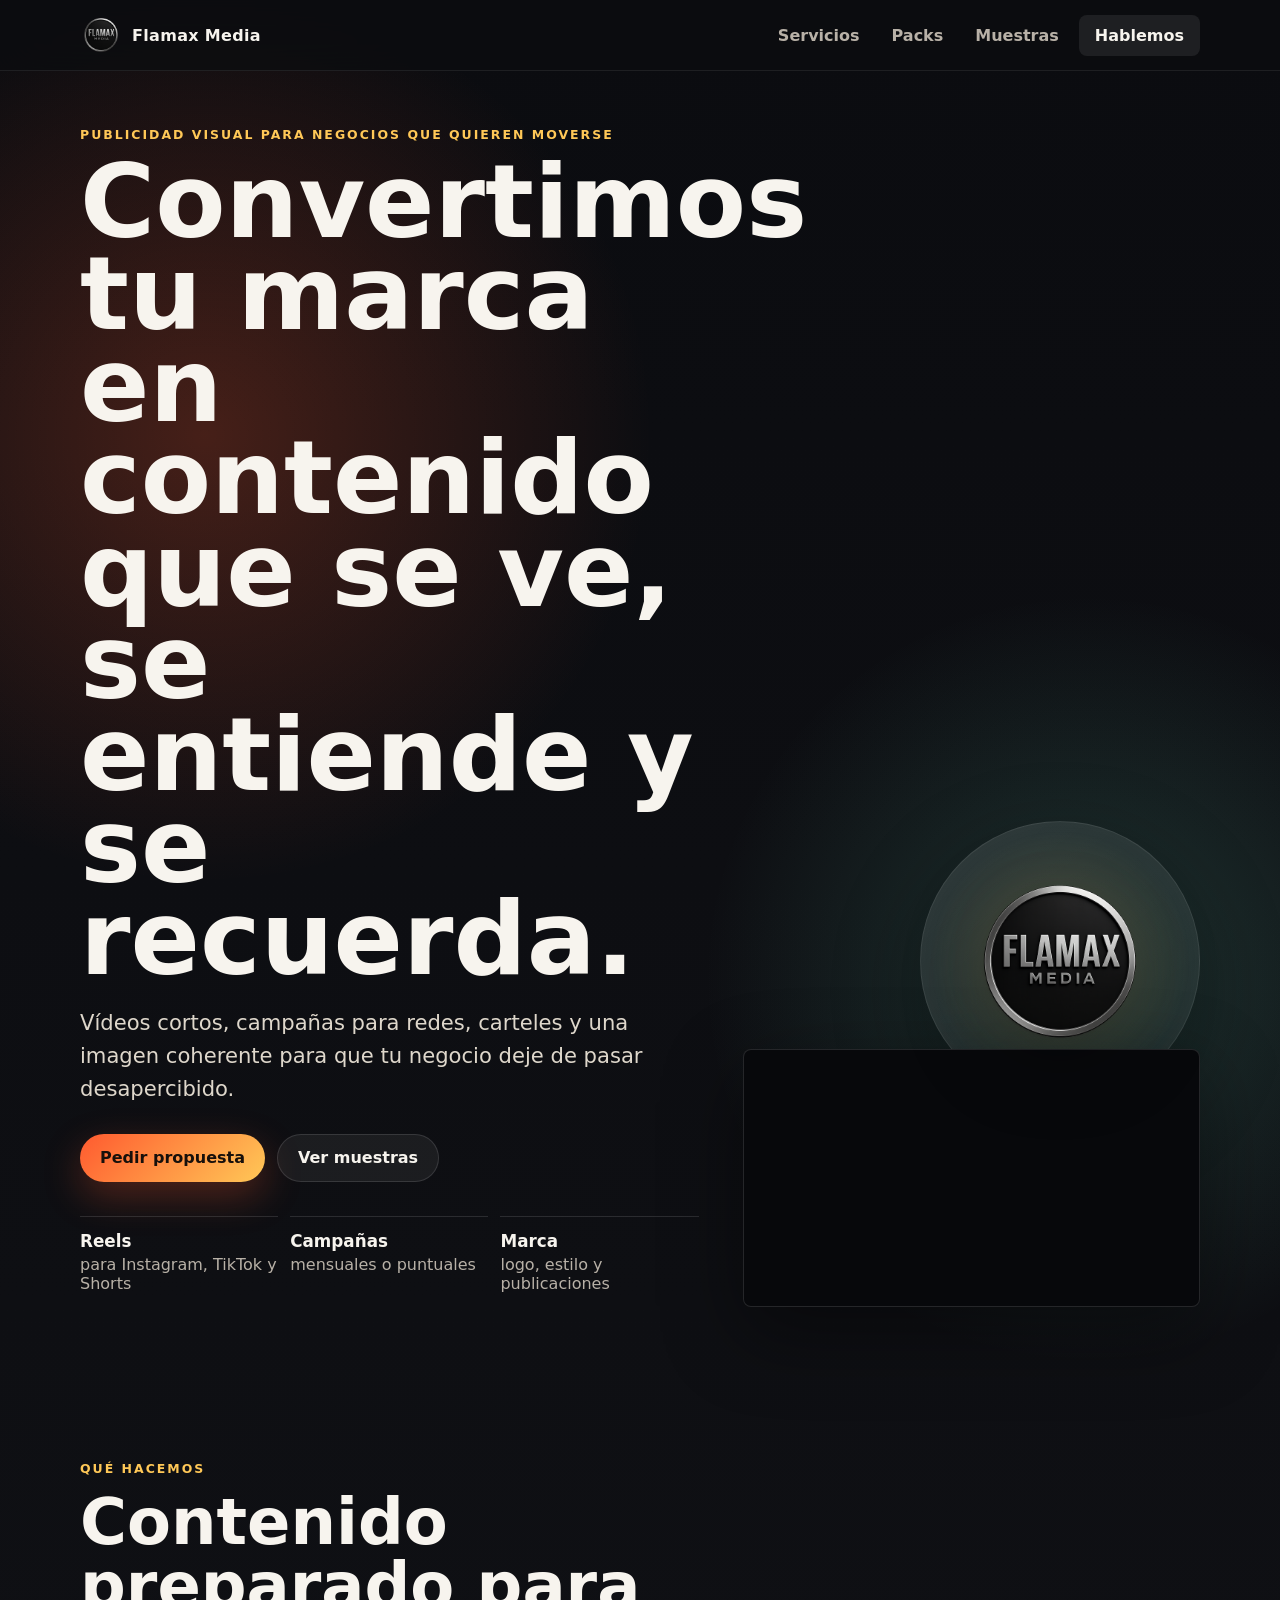
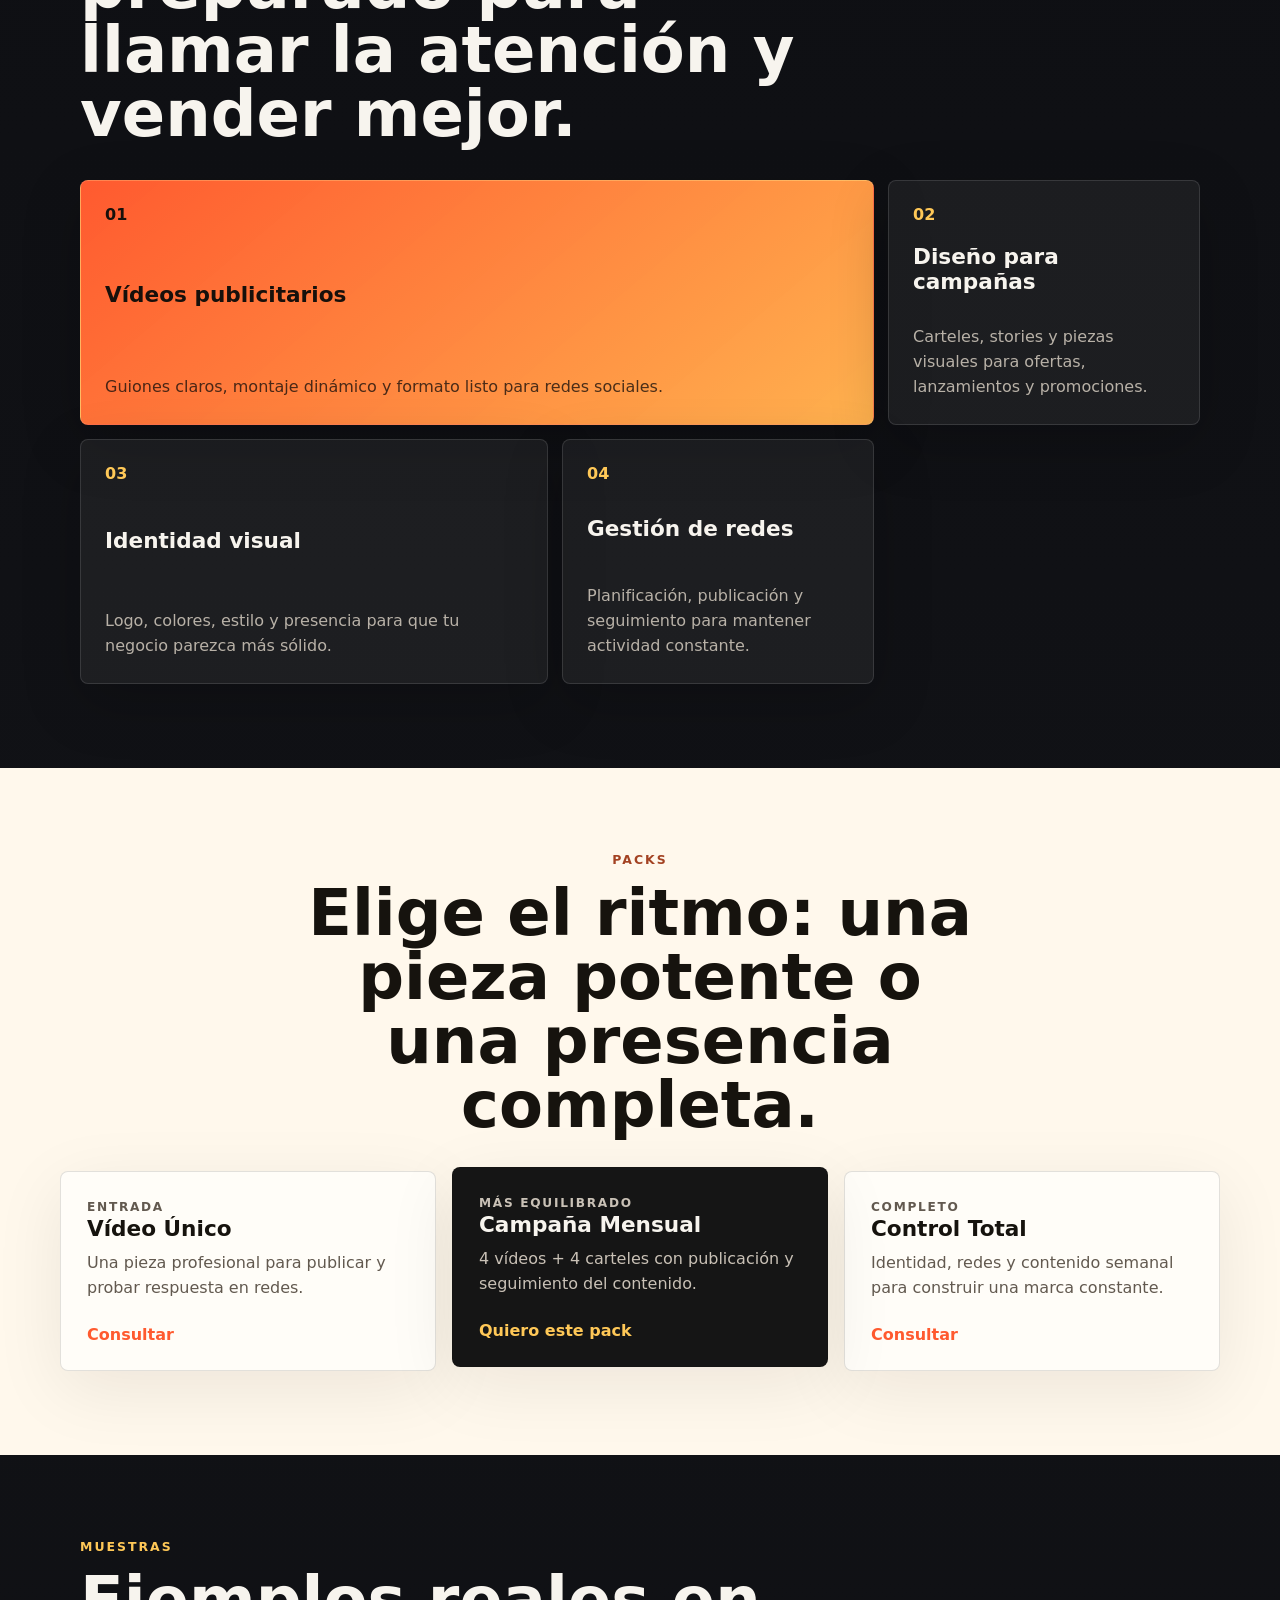
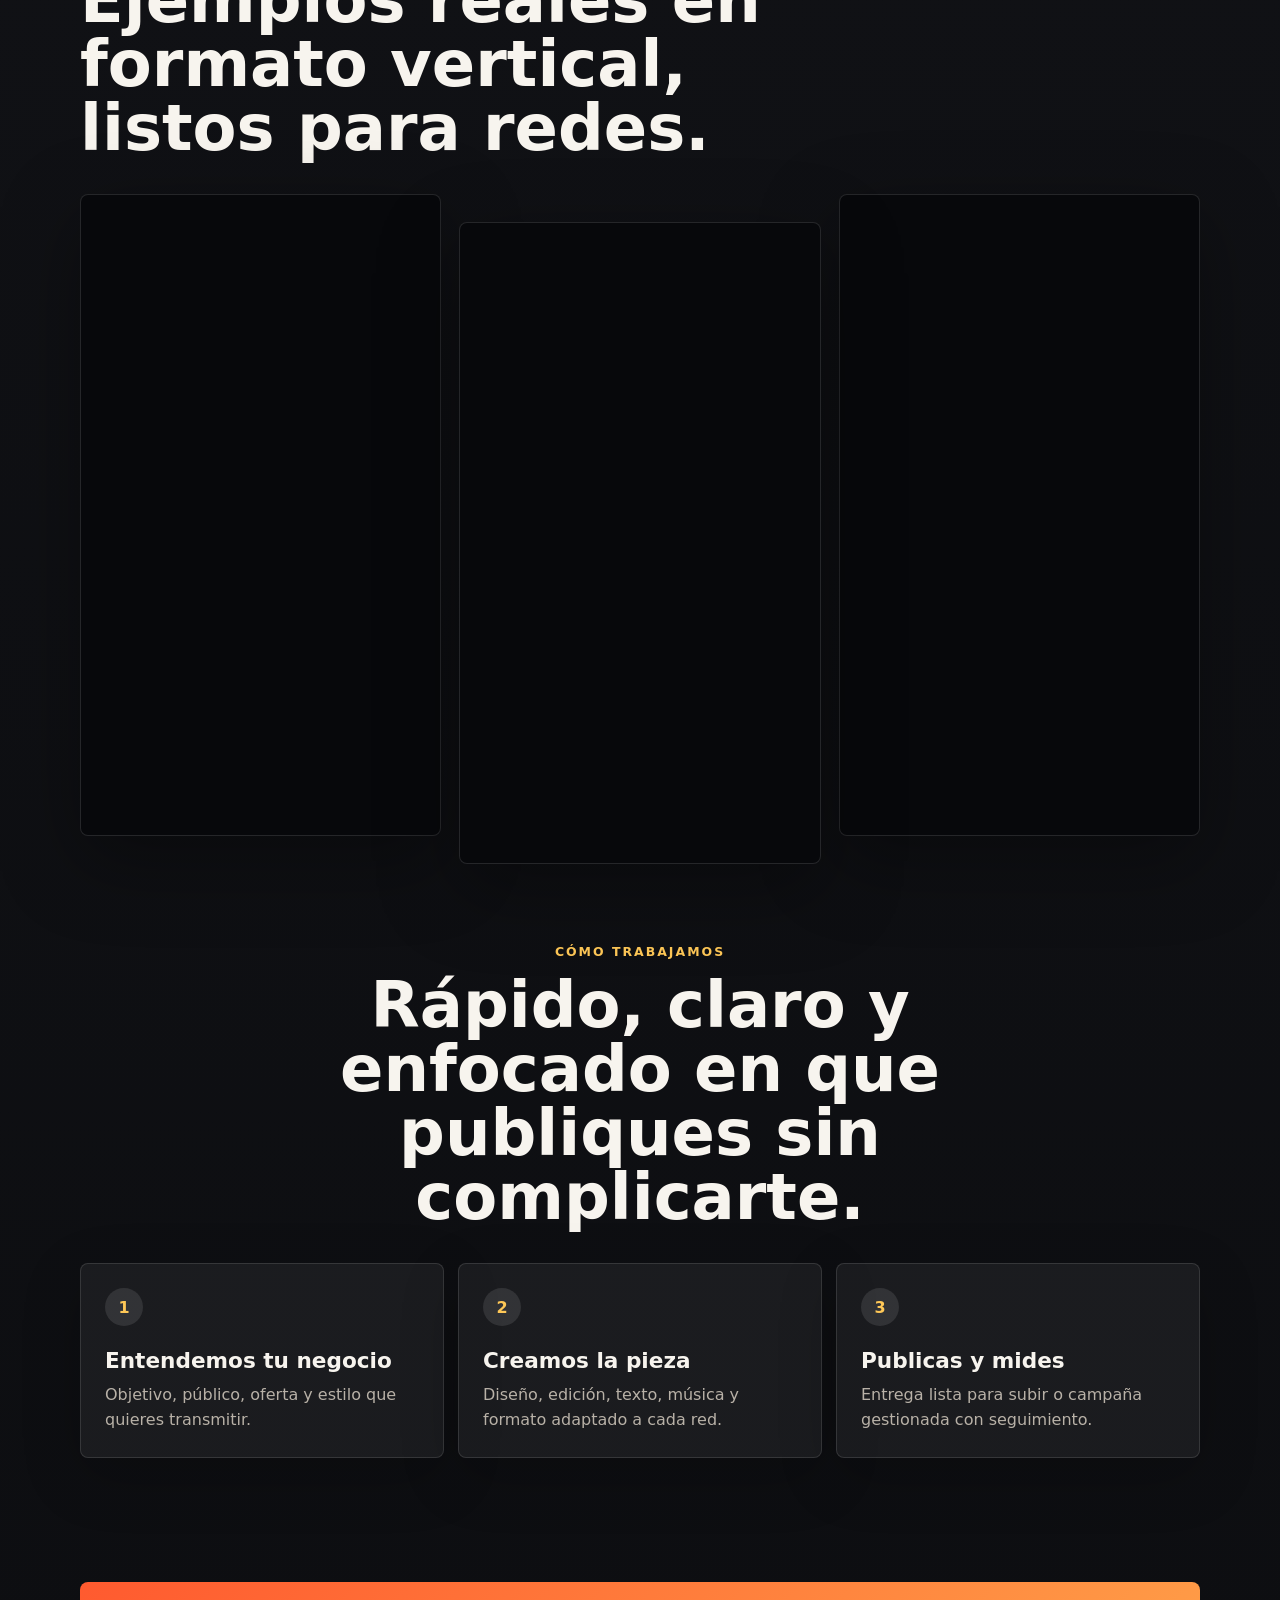
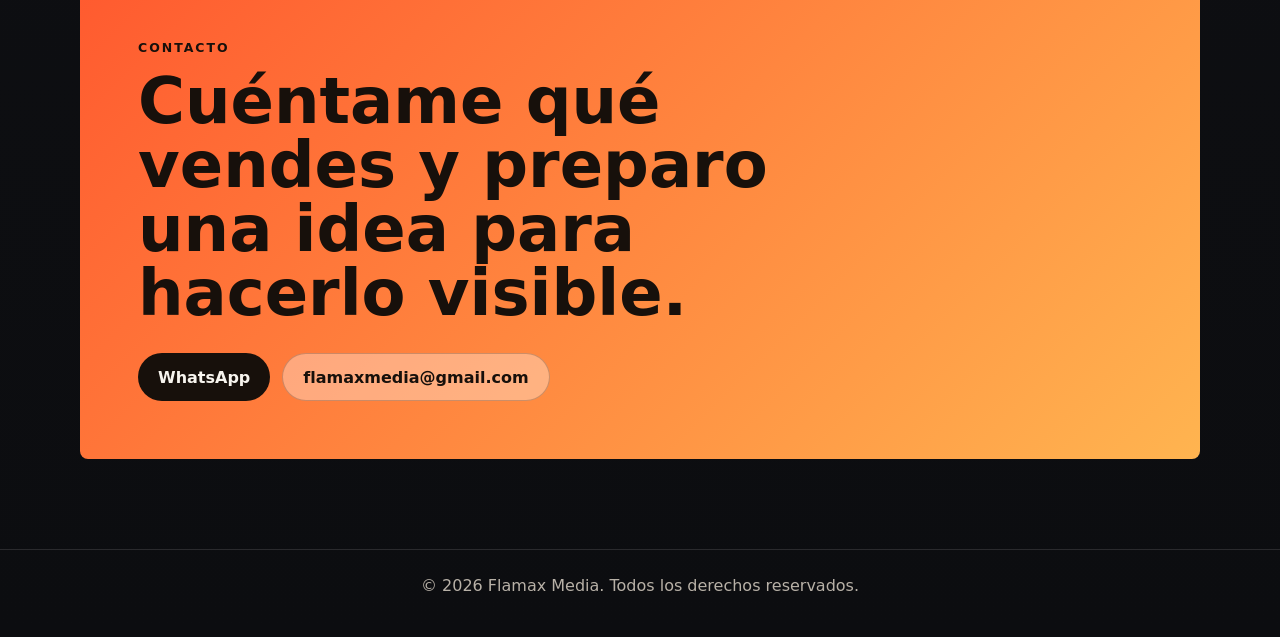
==== index.html @ 18294ad3 "Rediseña página principal de Flamax Media" ====
<!doctype html>
<html lang="es">
<head>
  <meta charset="utf-8" />
  <meta name="viewport" content="width=device-width, initial-scale=1" />
  <title>Flamax Media | Vídeos, campañas y redes para negocios</title>
  <meta name="description" content="Flamax Media crea vídeos publicitarios, campañas visuales y contenido para que negocios locales ganen visibilidad y clientes.">
  <link rel="icon" type="image/png" href="assets/img/favicon.png">
  <link rel="stylesheet" href="css/style.css" />
</head>

<body>
  <header class="site-header">
    <nav class="nav" aria-label="Navegación principal">
      <a class="nav-brand" href="#inicio" aria-label="Inicio de Flamax Media">
        <img src="assets/img/logo.png" alt="" class="brand-mark">
        <span>Flamax Media</span>
      </a>

      <button class="menu-btn" type="button" aria-label="Abrir menú" aria-expanded="false" aria-controls="navLinks">
        <span></span>
        <span></span>
        <span></span>
      </button>

      <div class="nav-links" id="navLinks">
        <a href="#servicios">Servicios</a>
        <a href="#packs">Packs</a>
        <a href="#muestras">Muestras</a>
        <a href="#contacto" class="nav-cta">Hablemos</a>
      </div>
    </nav>
  </header>

  <main id="inicio">
    <section class="hero">
      <div class="hero-copy">
        <p class="eyebrow">Publicidad visual para negocios que quieren moverse</p>
        <h1>Convertimos tu marca en contenido que se ve, se entiende y se recuerda.</h1>
        <p class="hero-lead">
          Vídeos cortos, campañas para redes, carteles y una imagen coherente para que tu negocio deje de pasar desapercibido.
        </p>

        <div class="hero-actions">
          <a class="btn btn-primary" href="https://wa.me/34635082377">Pedir propuesta</a>
          <a class="btn btn-secondary" href="#muestras">Ver muestras</a>
        </div>

        <div class="stats" aria-label="Resumen de servicios">
          <div>
            <strong>Reels</strong>
            <span>para Instagram, TikTok y Shorts</span>
          </div>
          <div>
            <strong>Campañas</strong>
            <span>mensuales o puntuales</span>
          </div>
          <div>
            <strong>Marca</strong>
            <span>logo, estilo y publicaciones</span>
          </div>
        </div>
      </div>

      <div class="hero-media" aria-label="Vídeo destacado de Flamax Media">
        <div class="logo-orbit">
          <img src="assets/img/logo.png" alt="Flamax Media" class="hero-logo">
        </div>
        <div class="video-frame">
          <iframe
            src="https://www.youtube.com/embed/Mzn38BR70GU"
            title="Flamax Media - La importancia de la publicidad"
            allow="accelerometer; autoplay; clipboard-write; encrypted-media; gyroscope; picture-in-picture; web-share"
            allowfullscreen>
          </iframe>
        </div>
      </div>
    </section>

    <section id="servicios" class="section">
      <div class="section-heading">
        <p class="eyebrow">Qué hacemos</p>
        <h2>Contenido preparado para llamar la atención y vender mejor.</h2>
      </div>

      <div class="service-grid">
        <article class="service-card featured">
          <span class="card-number">01</span>
          <h3>Vídeos publicitarios</h3>
          <p>Guiones claros, montaje dinámico y formato listo para redes sociales.</p>
        </article>

        <article class="service-card">
          <span class="card-number">02</span>
          <h3>Diseño para campañas</h3>
          <p>Carteles, stories y piezas visuales para ofertas, lanzamientos y promociones.</p>
        </article>

        <article class="service-card">
          <span class="card-number">03</span>
          <h3>Identidad visual</h3>
          <p>Logo, colores, estilo y presencia para que tu negocio parezca más sólido.</p>
        </article>

        <article class="service-card">
          <span class="card-number">04</span>
          <h3>Gestión de redes</h3>
          <p>Planificación, publicación y seguimiento para mantener actividad constante.</p>
        </article>
      </div>
    </section>

    <section id="packs" class="section section-dark">
      <div class="section-heading centered">
        <p class="eyebrow">Packs</p>
        <h2>Elige el ritmo: una pieza potente o una presencia completa.</h2>
      </div>

      <div class="pack-grid">
        <article class="pack-card">
          <p class="pack-label">Entrada</p>
          <h3>Vídeo Único</h3>
          <p>Una pieza profesional para publicar y probar respuesta en redes.</p>
          <a href="mailto:flamaxmedia@gmail.com?subject=Pack%20Vídeo%20Único">Consultar</a>
        </article>

        <article class="pack-card highlight">
          <p class="pack-label">Más equilibrado</p>
          <h3>Campaña Mensual</h3>
          <p>4 vídeos + 4 carteles con publicación y seguimiento del contenido.</p>
          <a href="https://wa.me/34635082377">Quiero este pack</a>
        </article>

        <article class="pack-card">
          <p class="pack-label">Completo</p>
          <h3>Control Total</h3>
          <p>Identidad, redes y contenido semanal para construir una marca constante.</p>
          <a href="mailto:flamaxmedia@gmail.com?subject=Pack%20Control%20Total">Consultar</a>
        </article>
      </div>
    </section>

    <section id="muestras" class="section">
      <div class="section-heading">
        <p class="eyebrow">Muestras</p>
        <h2>Ejemplos reales en formato vertical, listos para redes.</h2>
      </div>

      <div class="sample-grid">
        <div class="sample-video">
          <iframe
            src="https://www.youtube.com/embed/3R95l_3xNEY"
            title="Muestra 1 Flamax Media"
            allow="accelerometer; autoplay; clipboard-write; encrypted-media; gyroscope; picture-in-picture; web-share"
            allowfullscreen>
          </iframe>
        </div>

        <div class="sample-video raised">
          <iframe
            src="https://www.youtube.com/embed/10mIrgsIIgg"
            title="Muestra 2 Flamax Media"
            allow="accelerometer; autoplay; clipboard-write; encrypted-media; gyroscope; picture-in-picture; web-share"
            allowfullscreen>
          </iframe>
        </div>

        <div class="sample-video">
          <iframe
            src="https://www.youtube.com/embed/7oyH1kh8fSA"
            title="Muestra 3 Flamax Media"
            allow="accelerometer; autoplay; clipboard-write; encrypted-media; gyroscope; picture-in-picture; web-share"
            allowfullscreen>
          </iframe>
        </div>
      </div>
    </section>

    <section class="section process-section">
      <div class="section-heading centered">
        <p class="eyebrow">Cómo trabajamos</p>
        <h2>Rápido, claro y enfocado en que publiques sin complicarte.</h2>
      </div>

      <div class="process">
        <div>
          <span>1</span>
          <h3>Entendemos tu negocio</h3>
          <p>Objetivo, público, oferta y estilo que quieres transmitir.</p>
        </div>
        <div>
          <span>2</span>
          <h3>Creamos la pieza</h3>
          <p>Diseño, edición, texto, música y formato adaptado a cada red.</p>
        </div>
        <div>
          <span>3</span>
          <h3>Publicas y mides</h3>
          <p>Entrega lista para subir o campaña gestionada con seguimiento.</p>
        </div>
      </div>
    </section>

    <section id="contacto" class="contact-section">
      <div class="contact-card">
        <div>
          <p class="eyebrow">Contacto</p>
          <h2>Cuéntame qué vendes y preparo una idea para hacerlo visible.</h2>
        </div>

        <div class="contact-actions">
          <a class="btn btn-primary" href="https://wa.me/34635082377">WhatsApp</a>
          <a class="btn btn-secondary" href="mailto:flamaxmedia@gmail.com">flamaxmedia@gmail.com</a>
        </div>
      </div>
    </section>
  </main>

  <footer class="footer">
    <p>© <span id="year"></span> Flamax Media. Todos los derechos reservados.</p>
  </footer>

  <script src="js/main.js"></script>
</body>
</html>
---- css/style.css ----
:root {
  --ink: #f7f4ee;
  --muted: #b8b1a7;
  --paper: #fff8ec;
  --charcoal: #101114;
  --charcoal-soft: #17191f;
  --line: rgba(255, 255, 255, .12);
  --flame: #ff5a2f;
  --gold: #ffc857;
  --mint: #77e6c6;
  --blue: #6ea8ff;
  --maxw: 1160px;
  --radius: 8px;
}

* {
  box-sizing: border-box;
}

html {
  scroll-behavior: smooth;
}

body {
  margin: 0;
  color: var(--ink);
  background:
    radial-gradient(circle at 16% 8%, rgba(255, 90, 47, .24), transparent 28rem),
    radial-gradient(circle at 85% 18%, rgba(119, 230, 198, .18), transparent 24rem),
    linear-gradient(180deg, #0b0c10 0%, #111216 48%, #0c0d10 100%);
  font-family: Inter, ui-sans-serif, system-ui, -apple-system, BlinkMacSystemFont, "Segoe UI", sans-serif;
}

a {
  color: inherit;
  text-decoration: none;
}

img {
  display: block;
  max-width: 100%;
}

iframe {
  border: 0;
}

.site-header {
  position: sticky;
  top: 0;
  z-index: 20;
  border-bottom: 1px solid rgba(255, 255, 255, .08);
  background: rgba(12, 13, 16, .78);
  backdrop-filter: blur(18px);
}

.nav {
  width: min(100%, var(--maxw));
  margin: 0 auto;
  padding: 14px 20px;
  display: flex;
  align-items: center;
  justify-content: space-between;
  gap: 18px;
}

.nav-brand {
  display: inline-flex;
  align-items: center;
  gap: 10px;
  font-weight: 900;
  letter-spacing: .02em;
}

.brand-mark {
  width: 42px;
  height: 42px;
  object-fit: contain;
}

.menu-btn {
  width: 44px;
  height: 44px;
  display: inline-grid;
  place-content: center;
  gap: 5px;
  border: 1px solid var(--line);
  border-radius: 8px;
  background: rgba(255, 255, 255, .06);
  cursor: pointer;
}

.menu-btn span {
  width: 18px;
  height: 2px;
  border-radius: 999px;
  background: var(--ink);
}

.nav-links {
  position: absolute;
  top: 72px;
  right: 20px;
  left: 20px;
  display: none;
  flex-direction: column;
  gap: 8px;
  padding: 12px;
  border: 1px solid var(--line);
  border-radius: 8px;
  background: rgba(18, 19, 24, .96);
  box-shadow: 0 20px 60px rgba(0, 0, 0, .35);
}

.nav-links.open {
  display: flex;
}

.nav-links a {
  padding: 12px 14px;
  border-radius: 8px;
  color: var(--muted);
  font-weight: 700;
}

.nav-links a:hover,
.nav-links .nav-cta {
  color: var(--ink);
  background: rgba(255, 255, 255, .08);
}

.hero {
  width: min(100%, var(--maxw));
  min-height: calc(100vh - 72px);
  margin: 0 auto;
  padding: 56px 20px 70px;
  display: grid;
  align-items: center;
  gap: 44px;
}

.hero-copy {
  max-width: 680px;
}

.eyebrow {
  margin: 0 0 14px;
  color: var(--gold);
  font-size: .78rem;
  font-weight: 900;
  letter-spacing: .16em;
  text-transform: uppercase;
}

h1,
h2,
h3,
p {
  margin-top: 0;
}

h1 {
  max-width: 760px;
  margin-bottom: 22px;
  font-size: clamp(3rem, 8vw, 6.6rem);
  line-height: .9;
  letter-spacing: 0;
}

.hero-lead {
  max-width: 620px;
  margin-bottom: 28px;
  color: #ded7cb;
  font-size: clamp(1.08rem, 2.4vw, 1.32rem);
  line-height: 1.55;
}

.hero-actions,
.contact-actions {
  display: flex;
  flex-wrap: wrap;
  gap: 12px;
}

.btn {
  min-height: 48px;
  display: inline-flex;
  align-items: center;
  justify-content: center;
  padding: 13px 20px;
  border-radius: 999px;
  font-weight: 900;
}

.btn-primary {
  background: linear-gradient(135deg, var(--flame), var(--gold));
  color: #17100b;
  box-shadow: 0 14px 38px rgba(255, 90, 47, .28);
}

.btn-secondary {
  border: 1px solid var(--line);
  background: rgba(255, 255, 255, .06);
  color: var(--ink);
}

.stats {
  margin-top: 34px;
  display: grid;
  grid-template-columns: 1fr;
  gap: 12px;
}

.stats div {
  padding: 14px 0;
  border-top: 1px solid var(--line);
}

.stats strong {
  display: block;
  margin-bottom: 4px;
  font-size: 1.05rem;
}

.stats span {
  color: var(--muted);
}

.hero-media {
  position: relative;
  display: grid;
  gap: 18px;
}

.logo-orbit {
  width: min(62vw, 280px);
  aspect-ratio: 1;
  margin-left: auto;
  display: grid;
  place-items: center;
  border: 1px solid rgba(255, 255, 255, .1);
  border-radius: 50%;
  background:
    linear-gradient(145deg, rgba(255, 255, 255, .09), rgba(255, 255, 255, .02)),
    radial-gradient(circle, rgba(255, 200, 87, .22), transparent 66%);
  box-shadow: inset 0 0 50px rgba(255, 255, 255, .05), 0 30px 90px rgba(0, 0, 0, .32);
}

.hero-logo {
  width: 68%;
  height: 68%;
  object-fit: contain;
  filter: drop-shadow(0 20px 40px rgba(0, 0, 0, .35));
}

.video-frame {
  overflow: hidden;
  border: 1px solid var(--line);
  border-radius: var(--radius);
  aspect-ratio: 16 / 9;
  background: #07080b;
  box-shadow: 0 26px 80px rgba(0, 0, 0, .42);
}

.video-frame iframe,
.sample-video iframe {
  width: 100%;
  height: 100%;
  display: block;
}

.section {
  width: min(100%, var(--maxw));
  margin: 0 auto;
  padding: 84px 20px;
}

.section-heading {
  max-width: 720px;
  margin-bottom: 34px;
}

.section-heading.centered {
  margin-right: auto;
  margin-left: auto;
  text-align: center;
}

h2 {
  margin-bottom: 0;
  font-size: clamp(2rem, 5vw, 4rem);
  line-height: 1;
}

.service-grid {
  display: grid;
  grid-template-columns: 1fr;
  gap: 14px;
}

.service-card,
.pack-card,
.process div {
  border: 1px solid var(--line);
  border-radius: var(--radius);
  background: rgba(255, 255, 255, .055);
  box-shadow: 0 18px 60px rgba(0, 0, 0, .2);
}

.service-card {
  min-height: 245px;
  padding: 24px;
  display: flex;
  flex-direction: column;
  justify-content: space-between;
}

.service-card.featured {
  background:
    linear-gradient(140deg, rgba(255, 90, 47, .88), rgba(255, 200, 87, .8)),
    var(--flame);
  color: #17100b;
}

.card-number {
  color: var(--gold);
  font-weight: 900;
}

.featured .card-number {
  color: #17100b;
}

.service-card h3,
.pack-card h3,
.process h3 {
  margin-bottom: 10px;
  font-size: 1.35rem;
}

.service-card p,
.pack-card p,
.process p {
  margin-bottom: 0;
  color: var(--muted);
  line-height: 1.55;
}

.service-card.featured p {
  color: rgba(23, 16, 11, .78);
}

.section-dark {
  width: 100%;
  max-width: none;
  padding-right: max(20px, calc((100vw - var(--maxw)) / 2));
  padding-left: max(20px, calc((100vw - var(--maxw)) / 2));
  background: var(--paper);
  color: #16130e;
}

.section-dark .eyebrow,
.section-dark .pack-label {
  color: #a34222;
}

.section-dark .pack-card {
  border-color: rgba(19, 16, 14, .12);
  background: #fffdf8;
  box-shadow: 0 18px 70px rgba(30, 18, 8, .08);
}

.section-dark .pack-card p {
  color: #62594f;
}

.pack-grid {
  display: grid;
  grid-template-columns: 1fr;
  gap: 16px;
}

.pack-card {
  padding: 26px;
}

.pack-card.highlight {
  background: #151515;
  color: var(--ink);
  transform: translateY(-4px);
}

.section-dark .pack-card.highlight p {
  color: #c9c1b6;
}

.pack-label {
  margin-bottom: 18px;
  font-size: .76rem;
  font-weight: 900;
  letter-spacing: .14em;
  text-transform: uppercase;
}

.pack-card a {
  display: inline-flex;
  margin-top: 24px;
  color: var(--flame);
  font-weight: 900;
}

.pack-card.highlight a {
  color: var(--gold);
}

.sample-grid {
  display: grid;
  grid-template-columns: 1fr;
  gap: 18px;
}

.sample-video {
  overflow: hidden;
  border: 1px solid var(--line);
  border-radius: 8px;
  aspect-ratio: 9 / 16;
  background: #07080b;
  box-shadow: 0 24px 80px rgba(0, 0, 0, .34);
}

.process-section {
  padding-top: 24px;
}

.process {
  display: grid;
  grid-template-columns: 1fr;
  gap: 14px;
}

.process div {
  padding: 24px;
}

.process span {
  width: 38px;
  height: 38px;
  margin-bottom: 22px;
  display: grid;
  place-items: center;
  border-radius: 50%;
  background: rgba(255, 255, 255, .1);
  color: var(--gold);
  font-weight: 900;
}

.contact-section {
  width: min(100%, var(--maxw));
  margin: 0 auto;
  padding: 40px 20px 90px;
}

.contact-card {
  padding: clamp(28px, 6vw, 58px);
  display: grid;
  gap: 28px;
  border-radius: 8px;
  background:
    linear-gradient(135deg, rgba(255, 90, 47, .92), rgba(255, 200, 87, .82)),
    var(--flame);
  color: #17100b;
}

.contact-card .eyebrow {
  color: #17100b;
}

.contact-card h2 {
  max-width: 760px;
}

.contact-card .btn-primary {
  background: #17100b;
  color: var(--ink);
  box-shadow: none;
}

.contact-card .btn-secondary {
  border-color: rgba(23, 16, 11, .22);
  background: rgba(255, 255, 255, .34);
  color: #17100b;
}

.footer {
  padding: 26px 20px;
  border-top: 1px solid var(--line);
  color: var(--muted);
  text-align: center;
}

@media (min-width: 680px) {
  .stats,
  .service-grid,
  .pack-grid,
  .sample-grid,
  .process {
    grid-template-columns: repeat(3, 1fr);
  }

  .service-card.featured {
    grid-column: span 2;
  }

  .raised {
    transform: translateY(28px);
  }
}

@media (min-width: 980px) {
  .menu-btn {
    display: none;
  }

  .nav-links {
    position: static;
    display: flex !important;
    flex-direction: row;
    align-items: center;
    width: auto;
    padding: 0;
    border: 0;
    background: transparent;
    box-shadow: none;
  }

  .nav-links a {
    padding: 10px 12px;
  }

  .nav-links .nav-cta {
    padding: 11px 16px;
  }

  .hero {
    grid-template-columns: minmax(0, 1.15fr) minmax(340px, .85fr);
  }

  .hero-media {
    align-self: end;
  }

  .video-frame {
    margin-top: -70px;
  }

  .service-grid {
    grid-template-columns: 1.2fr .8fr .8fr;
  }
}
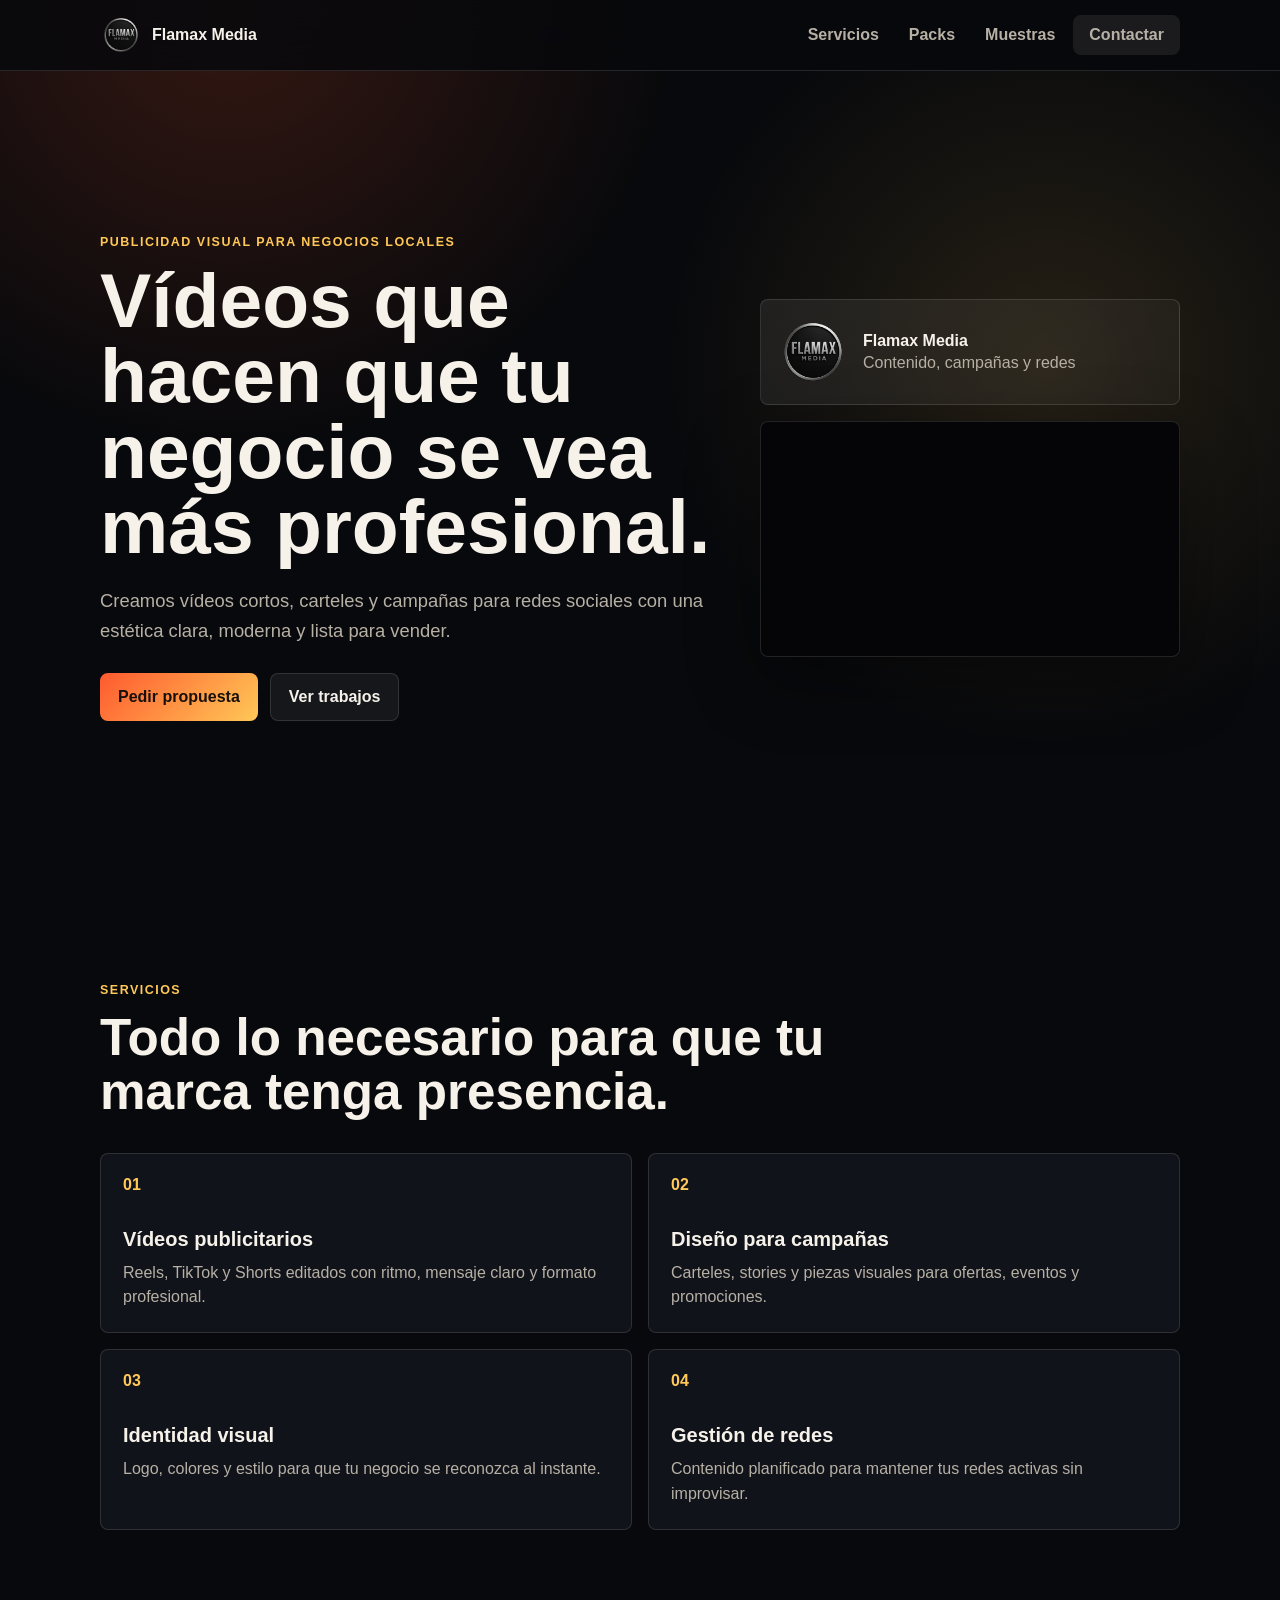
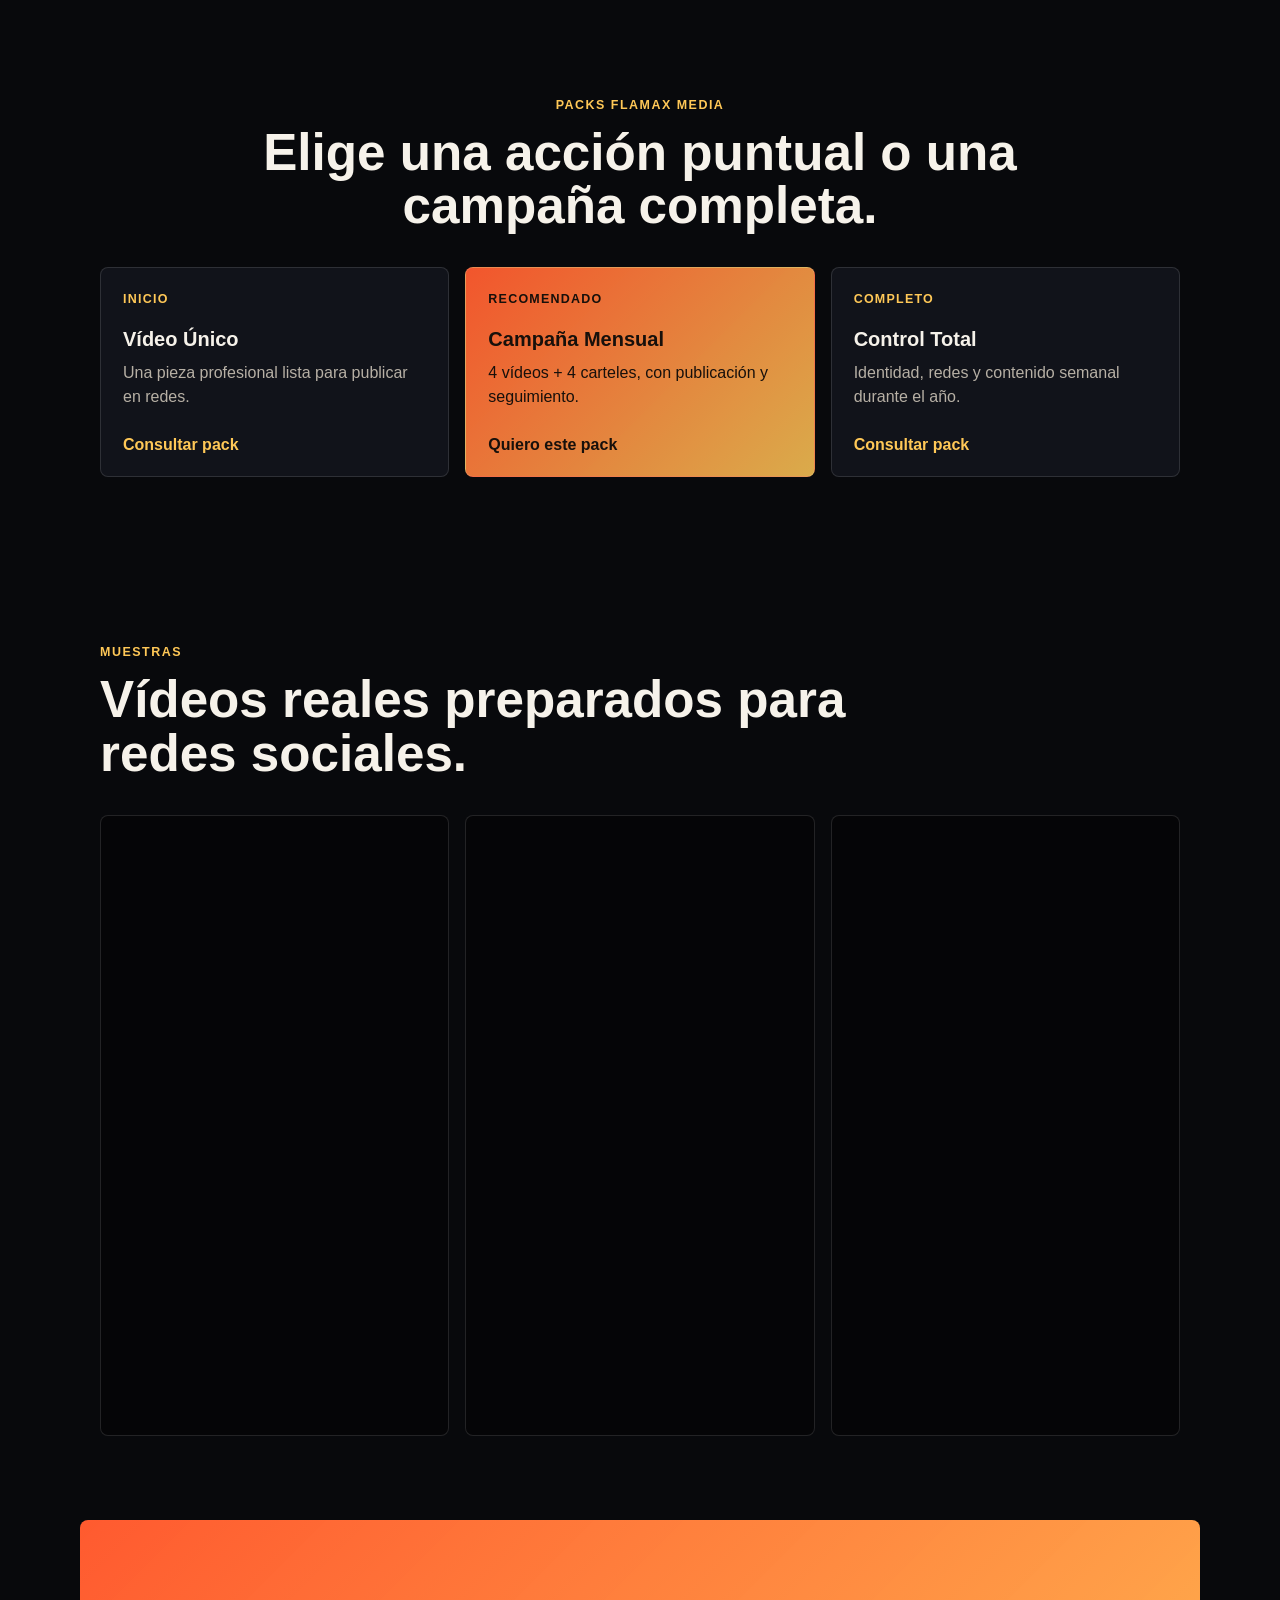
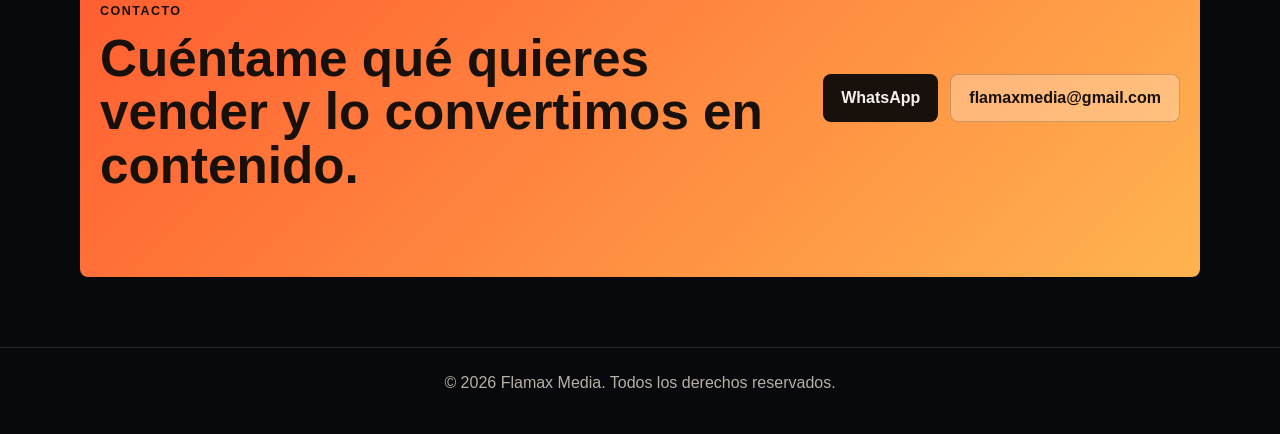
==== commit a698f349: "Ajusta diseño principal de Flamax Media" ====
--- a/index.html
+++ b/index.html
@@ -3,8 +3,8 @@
 <head>
   <meta charset="utf-8" />
   <meta name="viewport" content="width=device-width, initial-scale=1" />
-  <title>Flamax Media | Vídeos, campañas y redes para negocios</title>
-  <meta name="description" content="Flamax Media crea vídeos publicitarios, campañas visuales y contenido para que negocios locales ganen visibilidad y clientes.">
+  <title>Flamax Media | Vídeos y publicidad para negocios</title>
+  <meta name="description" content="Flamax Media crea vídeos publicitarios, campañas visuales y contenido para redes sociales.">
   <link rel="icon" type="image/png" href="assets/img/favicon.png">
   <link rel="stylesheet" href="css/style.css" />
 </head>
@@ -12,61 +12,49 @@
 <body>
   <header class="site-header">
     <nav class="nav" aria-label="Navegación principal">
-      <a class="nav-brand" href="#inicio" aria-label="Inicio de Flamax Media">
-        <img src="assets/img/logo.png" alt="" class="brand-mark">
+      <a class="brand" href="#inicio">
+        <img src="assets/img/logo.png" alt="Flamax Media">
         <span>Flamax Media</span>
       </a>
 
       <button class="menu-btn" type="button" aria-label="Abrir menú" aria-expanded="false" aria-controls="navLinks">
-        <span></span>
-        <span></span>
-        <span></span>
+        ☰
       </button>
 
       <div class="nav-links" id="navLinks">
         <a href="#servicios">Servicios</a>
         <a href="#packs">Packs</a>
         <a href="#muestras">Muestras</a>
-        <a href="#contacto" class="nav-cta">Hablemos</a>
+        <a href="#contacto" class="nav-button">Contactar</a>
       </div>
     </nav>
   </header>
 
   <main id="inicio">
-    <section class="hero">
+    <section class="hero section">
       <div class="hero-copy">
-        <p class="eyebrow">Publicidad visual para negocios que quieren moverse</p>
-        <h1>Convertimos tu marca en contenido que se ve, se entiende y se recuerda.</h1>
-        <p class="hero-lead">
-          Vídeos cortos, campañas para redes, carteles y una imagen coherente para que tu negocio deje de pasar desapercibido.
+        <p class="kicker">Publicidad visual para negocios locales</p>
+        <h1>Vídeos que hacen que tu negocio se vea más profesional.</h1>
+        <p class="lead">
+          Creamos vídeos cortos, carteles y campañas para redes sociales con una estética clara, moderna y lista para vender.
         </p>
 
         <div class="hero-actions">
-          <a class="btn btn-primary" href="https://wa.me/34635082377">Pedir propuesta</a>
-          <a class="btn btn-secondary" href="#muestras">Ver muestras</a>
-        </div>
-
-        <div class="stats" aria-label="Resumen de servicios">
-          <div>
-            <strong>Reels</strong>
-            <span>para Instagram, TikTok y Shorts</span>
-          </div>
-          <div>
-            <strong>Campañas</strong>
-            <span>mensuales o puntuales</span>
-          </div>
-          <div>
-            <strong>Marca</strong>
-            <span>logo, estilo y publicaciones</span>
-          </div>
+          <a class="button primary" href="https://wa.me/34635082377">Pedir propuesta</a>
+          <a class="button secondary" href="#muestras">Ver trabajos</a>
         </div>
       </div>
 
-      <div class="hero-media" aria-label="Vídeo destacado de Flamax Media">
-        <div class="logo-orbit">
-          <img src="assets/img/logo.png" alt="Flamax Media" class="hero-logo">
+      <aside class="hero-panel" aria-label="Vídeo destacado">
+        <div class="logo-card">
+          <img src="assets/img/logo.png" alt="Flamax Media">
+          <div>
+            <strong>Flamax Media</strong>
+            <span>Contenido, campañas y redes</span>
+          </div>
         </div>
-        <div class="video-frame">
+
+        <div class="main-video">
           <iframe
             src="https://www.youtube.com/embed/Mzn38BR70GU"
             title="Flamax Media - La importancia de la publicidad"
@@ -74,79 +62,79 @@
             allowfullscreen>
           </iframe>
         </div>
-      </div>
+      </aside>
     </section>
 
     <section id="servicios" class="section">
-      <div class="section-heading">
-        <p class="eyebrow">Qué hacemos</p>
-        <h2>Contenido preparado para llamar la atención y vender mejor.</h2>
+      <div class="section-title">
+        <p class="kicker">Servicios</p>
+        <h2>Todo lo necesario para que tu marca tenga presencia.</h2>
       </div>
 
-      <div class="service-grid">
-        <article class="service-card featured">
-          <span class="card-number">01</span>
+      <div class="cards services">
+        <article class="card">
+          <span>01</span>
           <h3>Vídeos publicitarios</h3>
-          <p>Guiones claros, montaje dinámico y formato listo para redes sociales.</p>
+          <p>Reels, TikTok y Shorts editados con ritmo, mensaje claro y formato profesional.</p>
         </article>
 
-        <article class="service-card">
-          <span class="card-number">02</span>
+        <article class="card">
+          <span>02</span>
           <h3>Diseño para campañas</h3>
-          <p>Carteles, stories y piezas visuales para ofertas, lanzamientos y promociones.</p>
+          <p>Carteles, stories y piezas visuales para ofertas, eventos y promociones.</p>
         </article>
 
-        <article class="service-card">
-          <span class="card-number">03</span>
+        <article class="card">
+          <span>03</span>
           <h3>Identidad visual</h3>
-          <p>Logo, colores, estilo y presencia para que tu negocio parezca más sólido.</p>
+          <p>Logo, colores y estilo para que tu negocio se reconozca al instante.</p>
         </article>
 
-        <article class="service-card">
-          <span class="card-number">04</span>
+        <article class="card">
+          <span>04</span>
           <h3>Gestión de redes</h3>
-          <p>Planificación, publicación y seguimiento para mantener actividad constante.</p>
+          <p>Contenido planificado para mantener tus redes activas sin improvisar.</p>
         </article>
       </div>
     </section>
 
-    <section id="packs" class="section section-dark">
-      <div class="section-heading centered">
-        <p class="eyebrow">Packs</p>
-        <h2>Elige el ritmo: una pieza potente o una presencia completa.</h2>
+    <section id="packs" class="section">
+      <div class="section-title centered">
+        <p class="kicker">Packs Flamax Media</p>
+        <h2>Elige una acción puntual o una campaña completa.</h2>
       </div>
 
-      <div class="pack-grid">
-        <article class="pack-card">
-          <p class="pack-label">Entrada</p>
+      <div class="cards packs">
+        <article class="pack">
+          <p class="tag">Inicio</p>
           <h3>Vídeo Único</h3>
-          <p>Una pieza profesional para publicar y probar respuesta en redes.</p>
-          <a href="mailto:flamaxmedia@gmail.com?subject=Pack%20Vídeo%20Único">Consultar</a>
+          <p>Una pieza profesional lista para publicar en redes.</p>
+          <a href="mailto:flamaxmedia@gmail.com?subject=Pack%20Vídeo%20Único">Consultar pack</a>
         </article>
 
-        <article class="pack-card highlight">
-          <p class="pack-label">Más equilibrado</p>
+        <article class="pack featured">
+          <p class="tag">Recomendado</p>
           <h3>Campaña Mensual</h3>
-          <p>4 vídeos + 4 carteles con publicación y seguimiento del contenido.</p>
+          <p>4 vídeos + 4 carteles, con publicación y seguimiento.</p>
           <a href="https://wa.me/34635082377">Quiero este pack</a>
         </article>
 
-        <article class="pack-card">
-          <p class="pack-label">Completo</p>
+        <article class="pack">
+          <p class="tag">Completo</p>
           <h3>Control Total</h3>
-          <p>Identidad, redes y contenido semanal para construir una marca constante.</p>
-          <a href="mailto:flamaxmedia@gmail.com?subject=Pack%20Control%20Total">Consultar</a>
+          <p>Identidad, redes y contenido semanal durante el año.</p>
+          <a href="mailto:flamaxmedia@gmail.com?subject=Pack%20Control%20Total">Consultar pack</a>
         </article>
       </div>
     </section>
 
     <section id="muestras" class="section">
-      <div class="section-heading">
-        <p class="eyebrow">Muestras</p>
-        <h2>Ejemplos reales en formato vertical, listos para redes.</h2>
+      <div class="section-title">
+        <p class="kicker">Muestras</p>
+        <h2>Vídeos reales preparados para redes sociales.</h2>
       </div>
 
-      <div class="sample-grid">
+      <div class="samples">
         <div class="sample-video">
           <iframe
             src="https://www.youtube.com/embed/3R95l_3xNEY"
@@ -156,7 +144,7 @@
           </iframe>
         </div>
 
-        <div class="sample-video raised">
+        <div class="sample-video">
           <iframe
             src="https://www.youtube.com/embed/10mIrgsIIgg"
             title="Muestra 2 Flamax Media"
@@ -176,42 +164,15 @@
       </div>
     </section>
 
-    <section class="section process-section">
-      <div class="section-heading centered">
-        <p class="eyebrow">Cómo trabajamos</p>
-        <h2>Rápido, claro y enfocado en que publiques sin complicarte.</h2>
+    <section id="contacto" class="section contact">
+      <div>
+        <p class="kicker">Contacto</p>
+        <h2>Cuéntame qué quieres vender y lo convertimos en contenido.</h2>
       </div>
 
-      <div class="process">
-        <div>
-          <span>1</span>
-          <h3>Entendemos tu negocio</h3>
-          <p>Objetivo, público, oferta y estilo que quieres transmitir.</p>
-        </div>
-        <div>
-          <span>2</span>
-          <h3>Creamos la pieza</h3>
-          <p>Diseño, edición, texto, música y formato adaptado a cada red.</p>
-        </div>
-        <div>
-          <span>3</span>
-          <h3>Publicas y mides</h3>
-          <p>Entrega lista para subir o campaña gestionada con seguimiento.</p>
-        </div>
-      </div>
-    </section>
-
-    <section id="contacto" class="contact-section">
-      <div class="contact-card">
-        <div>
-          <p class="eyebrow">Contacto</p>
-          <h2>Cuéntame qué vendes y preparo una idea para hacerlo visible.</h2>
-        </div>
-
-        <div class="contact-actions">
-          <a class="btn btn-primary" href="https://wa.me/34635082377">WhatsApp</a>
-          <a class="btn btn-secondary" href="mailto:flamaxmedia@gmail.com">flamaxmedia@gmail.com</a>
-        </div>
+      <div class="contact-actions">
+        <a class="button primary" href="https://wa.me/34635082377">WhatsApp</a>
+        <a class="button secondary" href="mailto:flamaxmedia@gmail.com">flamaxmedia@gmail.com</a>
       </div>
     </section>
   </main>
--- a/css/style.css
+++ b/css/style.css
@@ -1,15 +1,13 @@
 :root {
-  --ink: #f7f4ee;
-  --muted: #b8b1a7;
-  --paper: #fff8ec;
-  --charcoal: #101114;
-  --charcoal-soft: #17191f;
+  --bg: #08090c;
+  --panel: #11131a;
+  --panel-soft: #171a22;
+  --text: #f6f2ea;
+  --muted: #b7b0a5;
   --line: rgba(255, 255, 255, .12);
-  --flame: #ff5a2f;
-  --gold: #ffc857;
-  --mint: #77e6c6;
-  --blue: #6ea8ff;
-  --maxw: 1160px;
+  --accent: #ff5a2f;
+  --accent-2: #ffc857;
+  --max: 1120px;
   --radius: 8px;
 }
 
@@ -23,12 +21,13 @@
 
 body {
   margin: 0;
-  color: var(--ink);
+  overflow-x: hidden;
+  color: var(--text);
   background:
-    radial-gradient(circle at 16% 8%, rgba(255, 90, 47, .24), transparent 28rem),
-    radial-gradient(circle at 85% 18%, rgba(119, 230, 198, .18), transparent 24rem),
-    linear-gradient(180deg, #0b0c10 0%, #111216 48%, #0c0d10 100%);
-  font-family: Inter, ui-sans-serif, system-ui, -apple-system, BlinkMacSystemFont, "Segoe UI", sans-serif;
+    radial-gradient(circle at 18% 0%, rgba(255, 90, 47, .18), transparent 28rem),
+    radial-gradient(circle at 82% 10%, rgba(255, 200, 87, .12), transparent 24rem),
+    var(--bg);
+  font-family: Arial, Helvetica, sans-serif;
 }
 
 a {
@@ -42,6 +41,9 @@
 }
 
 iframe {
+  width: 100%;
+  height: 100%;
+  display: block;
   border: 0;
 }
 
@@ -49,30 +51,29 @@
   position: sticky;
   top: 0;
   z-index: 20;
-  border-bottom: 1px solid rgba(255, 255, 255, .08);
-  background: rgba(12, 13, 16, .78);
-  backdrop-filter: blur(18px);
+  background: rgba(8, 9, 12, .86);
+  border-bottom: 1px solid var(--line);
+  backdrop-filter: blur(16px);
 }
 
 .nav {
-  width: min(100%, var(--maxw));
+  width: min(100%, var(--max));
   margin: 0 auto;
   padding: 14px 20px;
   display: flex;
   align-items: center;
   justify-content: space-between;
-  gap: 18px;
-}
-
-.nav-brand {
+  gap: 16px;
+}
+
+.brand {
   display: inline-flex;
   align-items: center;
   gap: 10px;
-  font-weight: 900;
-  letter-spacing: .02em;
-}
-
-.brand-mark {
+  font-weight: 800;
+}
+
+.brand img {
   width: 42px;
   height: 42px;
   object-fit: contain;
@@ -81,20 +82,12 @@
 .menu-btn {
   width: 44px;
   height: 44px;
-  display: inline-grid;
-  place-content: center;
-  gap: 5px;
-  border: 1px solid var(--line);
-  border-radius: 8px;
-  background: rgba(255, 255, 255, .06);
+  border: 1px solid var(--line);
+  border-radius: var(--radius);
+  background: var(--panel);
+  color: var(--text);
+  font-size: 1.35rem;
   cursor: pointer;
-}
-
-.menu-btn span {
-  width: 18px;
-  height: 2px;
-  border-radius: 999px;
-  background: var(--ink);
 }
 
 .nav-links {
@@ -104,12 +97,12 @@
   left: 20px;
   display: none;
   flex-direction: column;
-  gap: 8px;
-  padding: 12px;
-  border: 1px solid var(--line);
-  border-radius: 8px;
-  background: rgba(18, 19, 24, .96);
-  box-shadow: 0 20px 60px rgba(0, 0, 0, .35);
+  gap: 6px;
+  padding: 10px;
+  border: 1px solid var(--line);
+  border-radius: var(--radius);
+  background: #101116;
+  box-shadow: 0 20px 60px rgba(0, 0, 0, .45);
 }
 
 .nav-links.open {
@@ -118,37 +111,42 @@
 
 .nav-links a {
   padding: 12px 14px;
-  border-radius: 8px;
+  border-radius: var(--radius);
   color: var(--muted);
   font-weight: 700;
 }
 
 .nav-links a:hover,
-.nav-links .nav-cta {
-  color: var(--ink);
+.nav-button {
+  color: var(--text);
   background: rgba(255, 255, 255, .08);
 }
 
+.section {
+  width: min(100%, var(--max));
+  margin: 0 auto;
+  padding: 84px 20px;
+}
+
 .hero {
-  width: min(100%, var(--maxw));
   min-height: calc(100vh - 72px);
-  margin: 0 auto;
-  padding: 56px 20px 70px;
   display: grid;
+  grid-template-columns: 1fr;
   align-items: center;
-  gap: 44px;
+  gap: 34px;
+  padding-top: 70px;
 }
 
 .hero-copy {
   max-width: 680px;
 }
 
-.eyebrow {
+.kicker {
   margin: 0 0 14px;
-  color: var(--gold);
+  color: var(--accent-2);
   font-size: .78rem;
-  font-weight: 900;
-  letter-spacing: .16em;
+  font-weight: 800;
+  letter-spacing: .12em;
   text-transform: uppercase;
 }
 
@@ -160,19 +158,30 @@
 }
 
 h1 {
+  margin-bottom: 22px;
   max-width: 760px;
-  margin-bottom: 22px;
-  font-size: clamp(3rem, 8vw, 6.6rem);
-  line-height: .9;
+  font-size: clamp(2.6rem, 6vw, 5.25rem);
+  line-height: .98;
   letter-spacing: 0;
 }
 
-.hero-lead {
-  max-width: 620px;
+h2 {
+  margin-bottom: 0;
+  font-size: clamp(2rem, 4vw, 3.5rem);
+  line-height: 1.05;
+}
+
+h3 {
+  margin-bottom: 10px;
+  font-size: 1.25rem;
+}
+
+.lead {
+  max-width: 610px;
   margin-bottom: 28px;
-  color: #ded7cb;
-  font-size: clamp(1.08rem, 2.4vw, 1.32rem);
-  line-height: 1.55;
+  color: var(--muted);
+  font-size: 1.15rem;
+  line-height: 1.6;
 }
 
 .hero-actions,
@@ -182,313 +191,177 @@
   gap: 12px;
 }
 
-.btn {
+.button {
   min-height: 48px;
   display: inline-flex;
   align-items: center;
   justify-content: center;
-  padding: 13px 20px;
-  border-radius: 999px;
-  font-weight: 900;
-}
-
-.btn-primary {
-  background: linear-gradient(135deg, var(--flame), var(--gold));
-  color: #17100b;
-  box-shadow: 0 14px 38px rgba(255, 90, 47, .28);
-}
-
-.btn-secondary {
+  padding: 13px 18px;
+  border-radius: var(--radius);
+  font-weight: 800;
+}
+
+.primary {
+  background: linear-gradient(135deg, var(--accent), var(--accent-2));
+  color: #17100b;
+}
+
+.secondary {
   border: 1px solid var(--line);
   background: rgba(255, 255, 255, .06);
-  color: var(--ink);
-}
-
-.stats {
-  margin-top: 34px;
+  color: var(--text);
+}
+
+.hero-panel {
   display: grid;
-  grid-template-columns: 1fr;
-  gap: 12px;
-}
-
-.stats div {
-  padding: 14px 0;
-  border-top: 1px solid var(--line);
-}
-
-.stats strong {
+  gap: 16px;
+}
+
+.logo-card {
+  display: flex;
+  align-items: center;
+  gap: 14px;
+  padding: 16px;
+  border: 1px solid var(--line);
+  border-radius: var(--radius);
+  background: linear-gradient(135deg, rgba(255, 255, 255, .08), rgba(255, 255, 255, .03));
+}
+
+.logo-card img {
+  width: 72px;
+  height: 72px;
+  object-fit: contain;
+}
+
+.logo-card strong,
+.logo-card span {
   display: block;
-  margin-bottom: 4px;
-  font-size: 1.05rem;
-}
-
-.stats span {
+}
+
+.logo-card span {
+  margin-top: 4px;
   color: var(--muted);
 }
 
-.hero-media {
-  position: relative;
-  display: grid;
-  gap: 18px;
-}
-
-.logo-orbit {
-  width: min(62vw, 280px);
-  aspect-ratio: 1;
-  margin-left: auto;
-  display: grid;
-  place-items: center;
-  border: 1px solid rgba(255, 255, 255, .1);
-  border-radius: 50%;
-  background:
-    linear-gradient(145deg, rgba(255, 255, 255, .09), rgba(255, 255, 255, .02)),
-    radial-gradient(circle, rgba(255, 200, 87, .22), transparent 66%);
-  box-shadow: inset 0 0 50px rgba(255, 255, 255, .05), 0 30px 90px rgba(0, 0, 0, .32);
-}
-
-.hero-logo {
-  width: 68%;
-  height: 68%;
-  object-fit: contain;
-  filter: drop-shadow(0 20px 40px rgba(0, 0, 0, .35));
-}
-
-.video-frame {
+.main-video {
   overflow: hidden;
-  border: 1px solid var(--line);
-  border-radius: var(--radius);
   aspect-ratio: 16 / 9;
-  background: #07080b;
-  box-shadow: 0 26px 80px rgba(0, 0, 0, .42);
-}
-
-.video-frame iframe,
-.sample-video iframe {
-  width: 100%;
-  height: 100%;
-  display: block;
-}
-
-.section {
-  width: min(100%, var(--maxw));
-  margin: 0 auto;
-  padding: 84px 20px;
-}
-
-.section-heading {
-  max-width: 720px;
+  border: 1px solid var(--line);
+  border-radius: var(--radius);
+  background: #050507;
+  box-shadow: 0 22px 70px rgba(0, 0, 0, .38);
+}
+
+.section-title {
+  max-width: 760px;
   margin-bottom: 34px;
 }
 
-.section-heading.centered {
+.centered {
   margin-right: auto;
   margin-left: auto;
   text-align: center;
 }
 
-h2 {
-  margin-bottom: 0;
-  font-size: clamp(2rem, 5vw, 4rem);
-  line-height: 1;
-}
-
-.service-grid {
+.cards,
+.samples {
   display: grid;
   grid-template-columns: 1fr;
-  gap: 14px;
-}
-
-.service-card,
-.pack-card,
-.process div {
-  border: 1px solid var(--line);
-  border-radius: var(--radius);
-  background: rgba(255, 255, 255, .055);
-  box-shadow: 0 18px 60px rgba(0, 0, 0, .2);
-}
-
-.service-card {
-  min-height: 245px;
-  padding: 24px;
-  display: flex;
-  flex-direction: column;
-  justify-content: space-between;
-}
-
-.service-card.featured {
-  background:
-    linear-gradient(140deg, rgba(255, 90, 47, .88), rgba(255, 200, 87, .8)),
-    var(--flame);
-  color: #17100b;
-}
-
-.card-number {
-  color: var(--gold);
-  font-weight: 900;
-}
-
-.featured .card-number {
-  color: #17100b;
-}
-
-.service-card h3,
-.pack-card h3,
-.process h3 {
-  margin-bottom: 10px;
-  font-size: 1.35rem;
-}
-
-.service-card p,
-.pack-card p,
-.process p {
+  gap: 16px;
+}
+
+.card,
+.pack {
+  padding: 22px;
+  border: 1px solid var(--line);
+  border-radius: var(--radius);
+  background: var(--panel);
+}
+
+.card span {
+  display: inline-block;
+  margin-bottom: 34px;
+  color: var(--accent-2);
+  font-weight: 800;
+}
+
+.card p,
+.pack p {
   margin-bottom: 0;
   color: var(--muted);
   line-height: 1.55;
 }
 
-.service-card.featured p {
-  color: rgba(23, 16, 11, .78);
-}
-
-.section-dark {
-  width: 100%;
-  max-width: none;
-  padding-right: max(20px, calc((100vw - var(--maxw)) / 2));
-  padding-left: max(20px, calc((100vw - var(--maxw)) / 2));
-  background: var(--paper);
-  color: #16130e;
-}
-
-.section-dark .eyebrow,
-.section-dark .pack-label {
-  color: #a34222;
-}
-
-.section-dark .pack-card {
-  border-color: rgba(19, 16, 14, .12);
-  background: #fffdf8;
-  box-shadow: 0 18px 70px rgba(30, 18, 8, .08);
-}
-
-.section-dark .pack-card p {
-  color: #62594f;
-}
-
-.pack-grid {
-  display: grid;
-  grid-template-columns: 1fr;
-  gap: 16px;
-}
-
-.pack-card {
-  padding: 26px;
-}
-
-.pack-card.highlight {
-  background: #151515;
-  color: var(--ink);
-  transform: translateY(-4px);
-}
-
-.section-dark .pack-card.highlight p {
-  color: #c9c1b6;
-}
-
-.pack-label {
+.packs {
+  align-items: stretch;
+}
+
+.pack {
+  display: flex;
+  flex-direction: column;
+}
+
+.pack .tag {
   margin-bottom: 18px;
-  font-size: .76rem;
-  font-weight: 900;
-  letter-spacing: .14em;
+  color: var(--accent-2);
+  font-size: .78rem;
+  font-weight: 800;
+  letter-spacing: .1em;
   text-transform: uppercase;
 }
 
-.pack-card a {
-  display: inline-flex;
-  margin-top: 24px;
-  color: var(--flame);
-  font-weight: 900;
-}
-
-.pack-card.highlight a {
-  color: var(--gold);
-}
-
-.sample-grid {
-  display: grid;
-  grid-template-columns: 1fr;
-  gap: 18px;
+.pack a {
+  margin-top: 26px;
+  color: var(--accent-2);
+  font-weight: 800;
+}
+
+.pack.featured {
+  background: linear-gradient(135deg, rgba(255, 90, 47, .95), rgba(255, 200, 87, .85));
+  color: #17100b;
+}
+
+.pack.featured p,
+.pack.featured a,
+.pack.featured .tag {
+  color: #17100b;
 }
 
 .sample-video {
   overflow: hidden;
-  border: 1px solid var(--line);
-  border-radius: 8px;
+  max-width: 360px;
+  width: 100%;
+  margin: 0 auto;
   aspect-ratio: 9 / 16;
-  background: #07080b;
-  box-shadow: 0 24px 80px rgba(0, 0, 0, .34);
-}
-
-.process-section {
-  padding-top: 24px;
-}
-
-.process {
-  display: grid;
-  grid-template-columns: 1fr;
-  gap: 14px;
-}
-
-.process div {
-  padding: 24px;
-}
-
-.process span {
-  width: 38px;
-  height: 38px;
-  margin-bottom: 22px;
-  display: grid;
-  place-items: center;
-  border-radius: 50%;
-  background: rgba(255, 255, 255, .1);
-  color: var(--gold);
-  font-weight: 900;
-}
-
-.contact-section {
-  width: min(100%, var(--maxw));
-  margin: 0 auto;
-  padding: 40px 20px 90px;
-}
-
-.contact-card {
-  padding: clamp(28px, 6vw, 58px);
+  border: 1px solid var(--line);
+  border-radius: var(--radius);
+  background: #050507;
+}
+
+.contact {
+  margin-bottom: 70px;
   display: grid;
   gap: 28px;
-  border-radius: 8px;
+  border-radius: var(--radius);
   background:
-    linear-gradient(135deg, rgba(255, 90, 47, .92), rgba(255, 200, 87, .82)),
-    var(--flame);
-  color: #17100b;
-}
-
-.contact-card .eyebrow {
-  color: #17100b;
-}
-
-.contact-card h2 {
-  max-width: 760px;
-}
-
-.contact-card .btn-primary {
+    linear-gradient(135deg, rgba(255, 90, 47, .95), rgba(255, 200, 87, .82)),
+    var(--accent);
+  color: #17100b;
+}
+
+.contact .kicker {
+  color: #17100b;
+}
+
+.contact .secondary {
+  border-color: rgba(23, 16, 11, .22);
+  background: rgba(255, 255, 255, .28);
+  color: #17100b;
+}
+
+.contact .primary {
   background: #17100b;
-  color: var(--ink);
-  box-shadow: none;
-}
-
-.contact-card .btn-secondary {
-  border-color: rgba(23, 16, 11, .22);
-  background: rgba(255, 255, 255, .34);
-  color: #17100b;
+  color: var(--text);
 }
 
 .footer {
@@ -498,21 +371,14 @@
   text-align: center;
 }
 
-@media (min-width: 680px) {
-  .stats,
-  .service-grid,
-  .pack-grid,
-  .sample-grid,
-  .process {
+@media (min-width: 720px) {
+  .cards.services {
+    grid-template-columns: repeat(2, 1fr);
+  }
+
+  .cards.packs,
+  .samples {
     grid-template-columns: repeat(3, 1fr);
-  }
-
-  .service-card.featured {
-    grid-column: span 2;
-  }
-
-  .raised {
-    transform: translateY(28px);
   }
 }
 
@@ -523,10 +389,10 @@
 
   .nav-links {
     position: static;
+    width: auto;
     display: flex !important;
     flex-direction: row;
     align-items: center;
-    width: auto;
     padding: 0;
     border: 0;
     background: transparent;
@@ -537,23 +403,16 @@
     padding: 10px 12px;
   }
 
-  .nav-links .nav-cta {
-    padding: 11px 16px;
+  .nav-button {
+    padding: 11px 16px !important;
   }
 
   .hero {
-    grid-template-columns: minmax(0, 1.15fr) minmax(340px, .85fr);
-  }
-
-  .hero-media {
-    align-self: end;
-  }
-
-  .video-frame {
-    margin-top: -70px;
-  }
-
-  .service-grid {
-    grid-template-columns: 1.2fr .8fr .8fr;
-  }
-}
+    grid-template-columns: minmax(0, 1fr) 420px;
+  }
+
+  .contact {
+    grid-template-columns: 1fr auto;
+    align-items: center;
+  }
+}
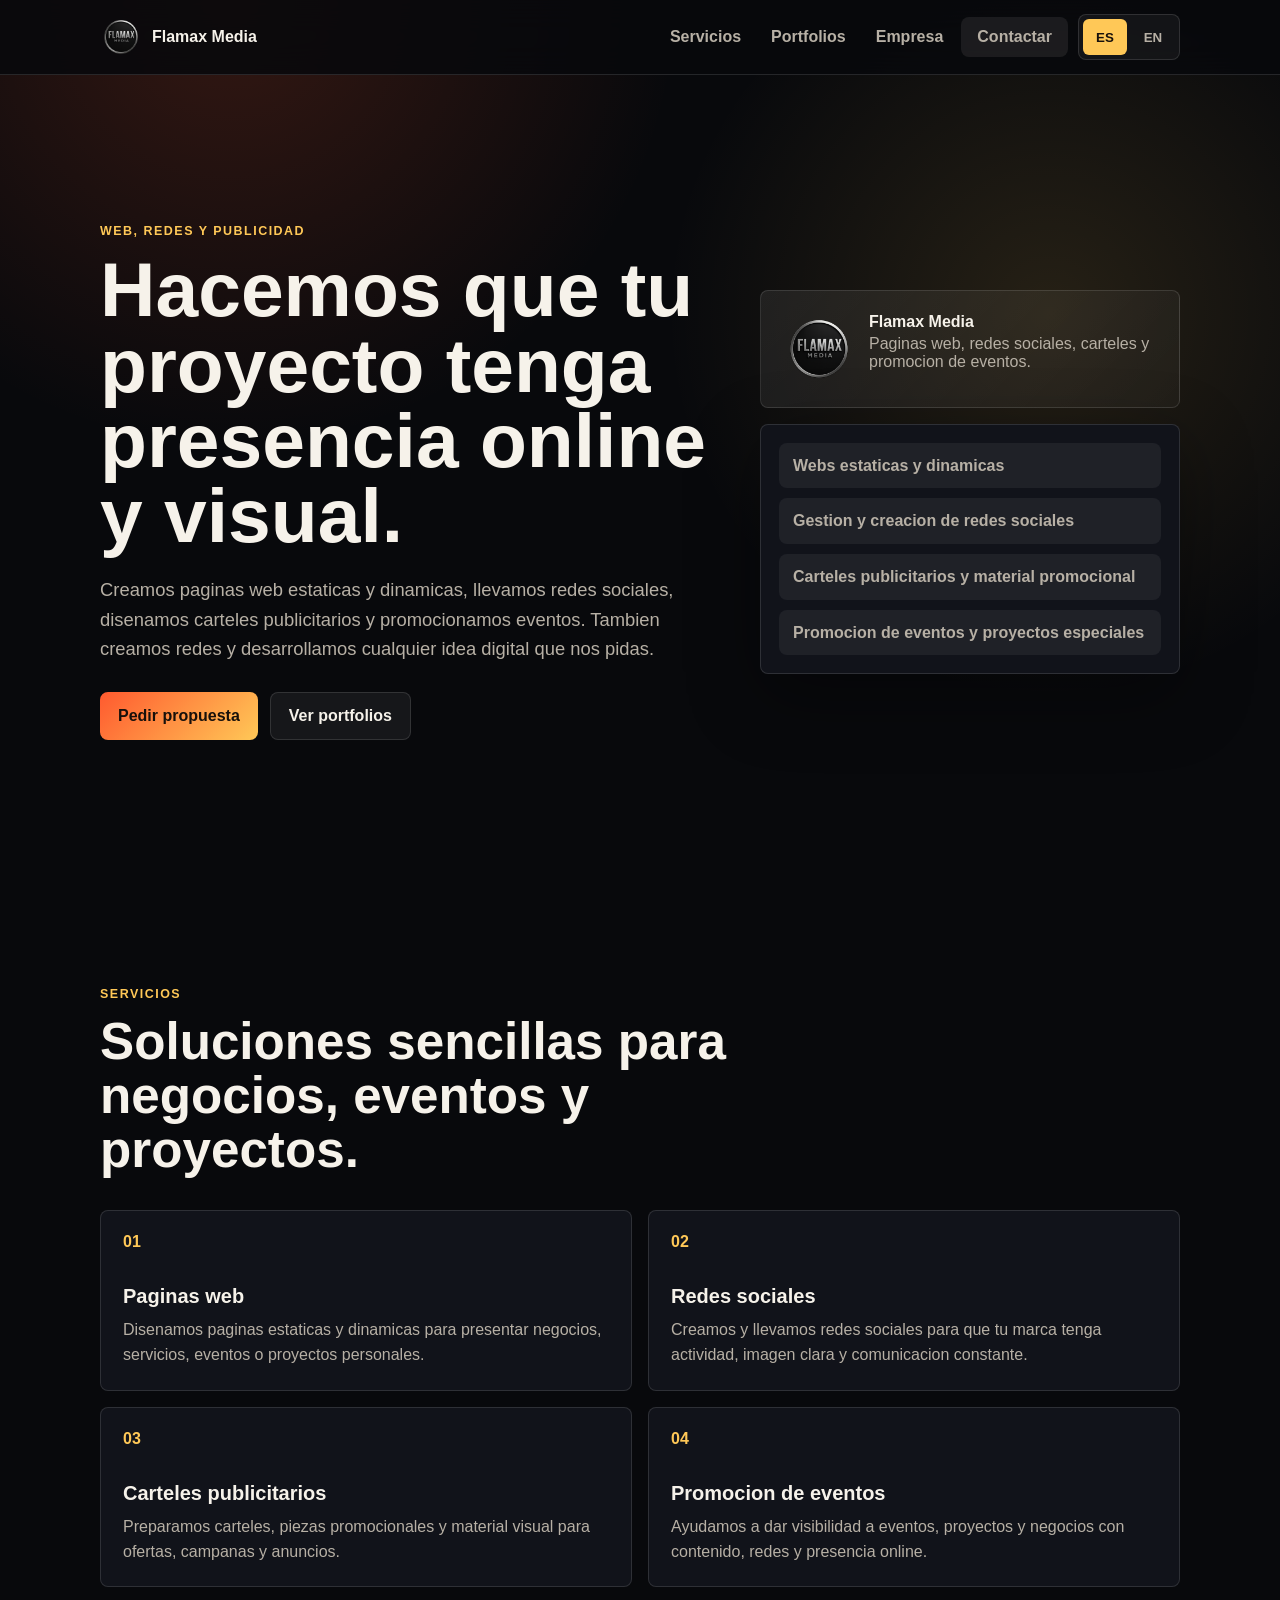
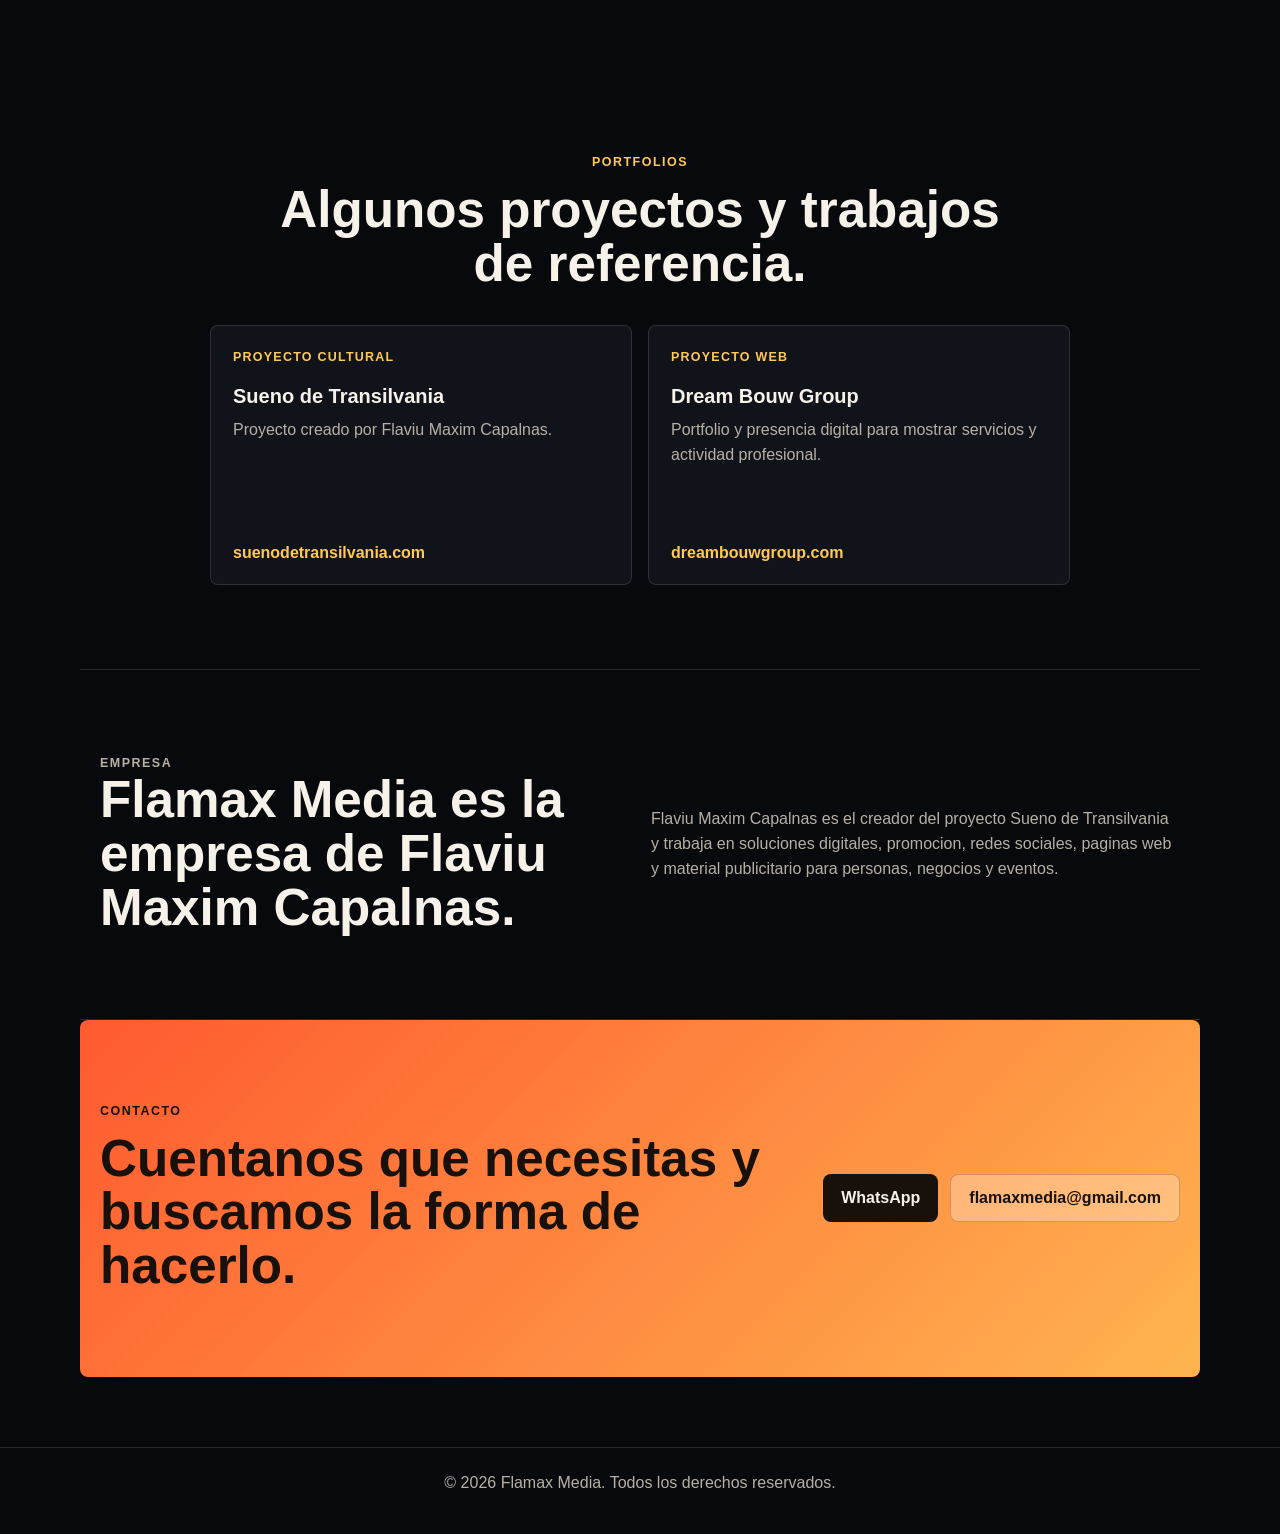
==== commit 5c1d1eb3: "Simplify site content and add language switcher" ====
--- a/index.html
+++ b/index.html
@@ -3,29 +3,33 @@
 <head>
   <meta charset="utf-8" />
   <meta name="viewport" content="width=device-width, initial-scale=1" />
-  <title>Flamax Media | Vídeos y publicidad para negocios</title>
-  <meta name="description" content="Flamax Media crea vídeos publicitarios, campañas visuales y contenido para redes sociales.">
+  <title>Flamax Media | Paginas web, redes sociales y publicidad</title>
+  <meta name="description" content="Flamax Media crea paginas web estaticas y dinamicas, gestiona redes sociales, disena carteles publicitarios y promociona eventos.">
   <link rel="icon" type="image/png" href="assets/img/favicon.png">
   <link rel="stylesheet" href="css/style.css" />
 </head>
 
 <body>
   <header class="site-header">
-    <nav class="nav" aria-label="Navegación principal">
+    <nav class="nav" aria-label="Navegacion principal" data-i18n-aria-label="nav.label">
       <a class="brand" href="#inicio">
         <img src="assets/img/logo.png" alt="Flamax Media">
         <span>Flamax Media</span>
       </a>
 
-      <button class="menu-btn" type="button" aria-label="Abrir menú" aria-expanded="false" aria-controls="navLinks">
-        ☰
+      <button class="menu-btn" type="button" aria-label="Abrir menu" data-i18n-aria-label="nav.menu" aria-expanded="false" aria-controls="navLinks">
+        Menu
       </button>
 
       <div class="nav-links" id="navLinks">
-        <a href="#servicios">Servicios</a>
-        <a href="#packs">Packs</a>
-        <a href="#muestras">Muestras</a>
-        <a href="#contacto" class="nav-button">Contactar</a>
+        <a href="#servicios" data-i18n="nav.services">Servicios</a>
+        <a href="#portfolios" data-i18n="nav.portfolios">Portfolios</a>
+        <a href="#empresa" data-i18n="nav.company">Empresa</a>
+        <a href="#contacto" class="nav-button" data-i18n="nav.contact">Contactar</a>
+        <div class="language-switch" aria-label="Elegir idioma" data-i18n-aria-label="nav.language">
+          <button class="language-btn active" type="button" data-lang="es">ES</button>
+          <button class="language-btn" type="button" data-lang="en">EN</button>
+        </div>
       </div>
     </nav>
   </header>
@@ -33,152 +37,120 @@
   <main id="inicio">
     <section class="hero section">
       <div class="hero-copy">
-        <p class="kicker">Publicidad visual para negocios locales</p>
-        <h1>Vídeos que hacen que tu negocio se vea más profesional.</h1>
-        <p class="lead">
-          Creamos vídeos cortos, carteles y campañas para redes sociales con una estética clara, moderna y lista para vender.
+        <p class="kicker" data-i18n="hero.kicker">Web, redes y publicidad</p>
+        <h1 data-i18n="hero.title">Hacemos que tu proyecto tenga presencia online y visual.</h1>
+        <p class="lead" data-i18n="hero.lead">
+          Creamos paginas web estaticas y dinamicas, llevamos redes sociales, disenamos carteles publicitarios y promocionamos eventos.
+          Tambien creamos redes y desarrollamos cualquier idea digital que nos pidas.
         </p>
 
         <div class="hero-actions">
-          <a class="button primary" href="https://wa.me/34635082377">Pedir propuesta</a>
-          <a class="button secondary" href="#muestras">Ver trabajos</a>
+          <a class="button primary" href="https://wa.me/34635082377" data-i18n="hero.cta">Pedir propuesta</a>
+          <a class="button secondary" href="#portfolios" data-i18n="hero.portfolios">Ver portfolios</a>
         </div>
       </div>
 
-      <aside class="hero-panel" aria-label="Vídeo destacado">
-        <div class="logo-card">
+      <aside class="hero-panel" aria-label="Resumen de Flamax Media" data-i18n-aria-label="hero.summaryLabel">
+        <div class="logo-card large">
           <img src="assets/img/logo.png" alt="Flamax Media">
           <div>
             <strong>Flamax Media</strong>
-            <span>Contenido, campañas y redes</span>
+            <span data-i18n="hero.card">Paginas web, redes sociales, carteles y promocion de eventos.</span>
           </div>
         </div>
 
-        <div class="main-video">
-          <iframe
-            src="https://www.youtube.com/embed/Mzn38BR70GU"
-            title="Flamax Media - La importancia de la publicidad"
-            allow="accelerometer; autoplay; clipboard-write; encrypted-media; gyroscope; picture-in-picture; web-share"
-            allowfullscreen>
-          </iframe>
+        <div class="quick-list">
+          <p data-i18n="hero.item1">Webs estaticas y dinamicas</p>
+          <p data-i18n="hero.item2">Gestion y creacion de redes sociales</p>
+          <p data-i18n="hero.item3">Carteles publicitarios y material promocional</p>
+          <p data-i18n="hero.item4">Promocion de eventos y proyectos especiales</p>
         </div>
       </aside>
     </section>
 
     <section id="servicios" class="section">
       <div class="section-title">
-        <p class="kicker">Servicios</p>
-        <h2>Todo lo necesario para que tu marca tenga presencia.</h2>
+        <p class="kicker" data-i18n="services.kicker">Servicios</p>
+        <h2 data-i18n="services.title">Soluciones sencillas para negocios, eventos y proyectos.</h2>
       </div>
 
       <div class="cards services">
         <article class="card">
           <span>01</span>
-          <h3>Vídeos publicitarios</h3>
-          <p>Reels, TikTok y Shorts editados con ritmo, mensaje claro y formato profesional.</p>
+          <h3 data-i18n="services.webTitle">Paginas web</h3>
+          <p data-i18n="services.webText">Disenamos paginas estaticas y dinamicas para presentar negocios, servicios, eventos o proyectos personales.</p>
         </article>
 
         <article class="card">
           <span>02</span>
-          <h3>Diseño para campañas</h3>
-          <p>Carteles, stories y piezas visuales para ofertas, eventos y promociones.</p>
+          <h3 data-i18n="services.socialTitle">Redes sociales</h3>
+          <p data-i18n="services.socialText">Creamos y llevamos redes sociales para que tu marca tenga actividad, imagen clara y comunicacion constante.</p>
         </article>
 
         <article class="card">
           <span>03</span>
-          <h3>Identidad visual</h3>
-          <p>Logo, colores y estilo para que tu negocio se reconozca al instante.</p>
+          <h3 data-i18n="services.postersTitle">Carteles publicitarios</h3>
+          <p data-i18n="services.postersText">Preparamos carteles, piezas promocionales y material visual para ofertas, campanas y anuncios.</p>
         </article>
 
         <article class="card">
           <span>04</span>
-          <h3>Gestión de redes</h3>
-          <p>Contenido planificado para mantener tus redes activas sin improvisar.</p>
+          <h3 data-i18n="services.eventsTitle">Promocion de eventos</h3>
+          <p data-i18n="services.eventsText">Ayudamos a dar visibilidad a eventos, proyectos y negocios con contenido, redes y presencia online.</p>
         </article>
       </div>
     </section>
 
-    <section id="packs" class="section">
+    <section id="portfolios" class="section">
       <div class="section-title centered">
-        <p class="kicker">Packs Flamax Media</p>
-        <h2>Elige una acción puntual o una campaña completa.</h2>
+        <p class="kicker" data-i18n="portfolio.kicker">Portfolios</p>
+        <h2 data-i18n="portfolio.title">Algunos proyectos y trabajos de referencia.</h2>
       </div>
 
-      <div class="cards packs">
-        <article class="pack">
-          <p class="tag">Inicio</p>
-          <h3>Vídeo Único</h3>
-          <p>Una pieza profesional lista para publicar en redes.</p>
-          <a href="mailto:flamaxmedia@gmail.com?subject=Pack%20Vídeo%20Único">Consultar pack</a>
+      <div class="cards portfolios">
+        <article class="portfolio-card">
+          <p class="tag" data-i18n="portfolio.transylvaniaTag">Proyecto cultural</p>
+          <h3 data-i18n="portfolio.transylvaniaTitle">Sueno de Transilvania</h3>
+          <p data-i18n="portfolio.transylvaniaText">Proyecto creado por Flaviu Maxim Capalnas.</p>
+          <a href="https://suenodetransilvania.com" target="_blank" rel="noopener">suenodetransilvania.com</a>
         </article>
 
-        <article class="pack featured">
-          <p class="tag">Recomendado</p>
-          <h3>Campaña Mensual</h3>
-          <p>4 vídeos + 4 carteles, con publicación y seguimiento.</p>
-          <a href="https://wa.me/34635082377">Quiero este pack</a>
-        </article>
-
-        <article class="pack">
-          <p class="tag">Completo</p>
-          <h3>Control Total</h3>
-          <p>Identidad, redes y contenido semanal durante el año.</p>
-          <a href="mailto:flamaxmedia@gmail.com?subject=Pack%20Control%20Total">Consultar pack</a>
+        <article class="portfolio-card">
+          <p class="tag" data-i18n="portfolio.dreamTag">Proyecto web</p>
+          <h3>Dream Bouw Group</h3>
+          <p data-i18n="portfolio.dreamText">Portfolio y presencia digital para mostrar servicios y actividad profesional.</p>
+          <a href="https://dreambouwgroup.com" target="_blank" rel="noopener">dreambouwgroup.com</a>
         </article>
       </div>
     </section>
 
-    <section id="muestras" class="section">
-      <div class="section-title">
-        <p class="kicker">Muestras</p>
-        <h2>Vídeos reales preparados para redes sociales.</h2>
+    <section id="empresa" class="section about">
+      <div>
+        <p class="kicker" data-i18n="company.kicker">Empresa</p>
+        <h2 data-i18n="company.title">Flamax Media es la empresa de Flaviu Maxim Capalnas.</h2>
       </div>
 
-      <div class="samples">
-        <div class="sample-video">
-          <iframe
-            src="https://www.youtube.com/embed/3R95l_3xNEY"
-            title="Muestra 1 Flamax Media"
-            allow="accelerometer; autoplay; clipboard-write; encrypted-media; gyroscope; picture-in-picture; web-share"
-            allowfullscreen>
-          </iframe>
-        </div>
-
-        <div class="sample-video">
-          <iframe
-            src="https://www.youtube.com/embed/10mIrgsIIgg"
-            title="Muestra 2 Flamax Media"
-            allow="accelerometer; autoplay; clipboard-write; encrypted-media; gyroscope; picture-in-picture; web-share"
-            allowfullscreen>
-          </iframe>
-        </div>
-
-        <div class="sample-video">
-          <iframe
-            src="https://www.youtube.com/embed/7oyH1kh8fSA"
-            title="Muestra 3 Flamax Media"
-            allow="accelerometer; autoplay; clipboard-write; encrypted-media; gyroscope; picture-in-picture; web-share"
-            allowfullscreen>
-          </iframe>
-        </div>
-      </div>
+      <p data-i18n="company.text">
+        Flaviu Maxim Capalnas es el creador del proyecto Sueno de Transilvania y trabaja en soluciones digitales,
+        promocion, redes sociales, paginas web y material publicitario para personas, negocios y eventos.
+      </p>
     </section>
 
     <section id="contacto" class="section contact">
       <div>
-        <p class="kicker">Contacto</p>
-        <h2>Cuéntame qué quieres vender y lo convertimos en contenido.</h2>
+        <p class="kicker" data-i18n="contact.kicker">Contacto</p>
+        <h2 data-i18n="contact.title">Cuentanos que necesitas y buscamos la forma de hacerlo.</h2>
       </div>
 
       <div class="contact-actions">
-        <a class="button primary" href="https://wa.me/34635082377">WhatsApp</a>
+        <a class="button primary" href="https://wa.me/34635082377" data-i18n="contact.whatsapp">WhatsApp</a>
         <a class="button secondary" href="mailto:flamaxmedia@gmail.com">flamaxmedia@gmail.com</a>
       </div>
     </section>
   </main>
 
   <footer class="footer">
-    <p>© <span id="year"></span> Flamax Media. Todos los derechos reservados.</p>
+    <p>&copy; <span id="year"></span> Flamax Media. <span data-i18n="footer.rights">Todos los derechos reservados.</span></p>
   </footer>
 
   <script src="js/main.js"></script>
--- a/css/style.css
+++ b/css/style.css
@@ -40,13 +40,6 @@
   max-width: 100%;
 }
 
-iframe {
-  width: 100%;
-  height: 100%;
-  display: block;
-  border: 0;
-}
-
 .site-header {
   position: sticky;
   top: 0;
@@ -122,6 +115,33 @@
   background: rgba(255, 255, 255, .08);
 }
 
+.language-switch {
+  display: grid;
+  grid-template-columns: repeat(2, 1fr);
+  gap: 4px;
+  padding: 4px;
+  border: 1px solid var(--line);
+  border-radius: var(--radius);
+  background: rgba(255, 255, 255, .05);
+}
+
+.language-btn {
+  min-width: 44px;
+  min-height: 36px;
+  border: 0;
+  border-radius: calc(var(--radius) - 2px);
+  background: transparent;
+  color: var(--muted);
+  font-weight: 800;
+  cursor: pointer;
+}
+
+.language-btn.active,
+.language-btn:hover {
+  background: var(--accent-2);
+  color: #17100b;
+}
+
 .section {
   width: min(100%, var(--max));
   margin: 0 auto;
@@ -243,13 +263,29 @@
   color: var(--muted);
 }
 
-.main-video {
-  overflow: hidden;
-  aspect-ratio: 16 / 9;
-  border: 1px solid var(--line);
-  border-radius: var(--radius);
-  background: #050507;
+.logo-card.large {
+  align-items: flex-start;
+  padding: 22px;
+}
+
+.quick-list {
+  display: grid;
+  gap: 10px;
+  padding: 18px;
+  border: 1px solid var(--line);
+  border-radius: var(--radius);
+  background: var(--panel);
   box-shadow: 0 22px 70px rgba(0, 0, 0, .38);
+}
+
+.quick-list p {
+  margin: 0;
+  padding: 12px 14px;
+  border-radius: var(--radius);
+  background: rgba(255, 255, 255, .06);
+  color: var(--muted);
+  font-weight: 700;
+  line-height: 1.35;
 }
 
 .section-title {
@@ -263,15 +299,14 @@
   text-align: center;
 }
 
-.cards,
-.samples {
+.cards {
   display: grid;
   grid-template-columns: 1fr;
   gap: 16px;
 }
 
 .card,
-.pack {
+.portfolio-card {
   padding: 22px;
   border: 1px solid var(--line);
   border-radius: var(--radius);
@@ -286,22 +321,25 @@
 }
 
 .card p,
-.pack p {
+.portfolio-card p,
+.about p {
   margin-bottom: 0;
   color: var(--muted);
   line-height: 1.55;
 }
 
-.packs {
-  align-items: stretch;
-}
-
-.pack {
+.portfolios {
+  max-width: 860px;
+  margin: 0 auto;
+}
+
+.portfolio-card {
   display: flex;
+  min-height: 260px;
   flex-direction: column;
 }
 
-.pack .tag {
+.portfolio-card .tag {
   margin-bottom: 18px;
   color: var(--accent-2);
   font-size: .78rem;
@@ -310,32 +348,18 @@
   text-transform: uppercase;
 }
 
-.pack a {
-  margin-top: 26px;
+.portfolio-card a {
+  margin-top: auto;
+  padding-top: 26px;
   color: var(--accent-2);
   font-weight: 800;
 }
 
-.pack.featured {
-  background: linear-gradient(135deg, rgba(255, 90, 47, .95), rgba(255, 200, 87, .85));
-  color: #17100b;
-}
-
-.pack.featured p,
-.pack.featured a,
-.pack.featured .tag {
-  color: #17100b;
-}
-
-.sample-video {
-  overflow: hidden;
-  max-width: 360px;
-  width: 100%;
-  margin: 0 auto;
-  aspect-ratio: 9 / 16;
-  border: 1px solid var(--line);
-  border-radius: var(--radius);
-  background: #050507;
+.about {
+  display: grid;
+  gap: 22px;
+  border-top: 1px solid var(--line);
+  border-bottom: 1px solid var(--line);
 }
 
 .contact {
@@ -376,9 +400,8 @@
     grid-template-columns: repeat(2, 1fr);
   }
 
-  .cards.packs,
-  .samples {
-    grid-template-columns: repeat(3, 1fr);
+  .cards.portfolios {
+    grid-template-columns: repeat(2, 1fr);
   }
 }
 
@@ -407,8 +430,17 @@
     padding: 11px 16px !important;
   }
 
+  .language-switch {
+    margin-left: 4px;
+  }
+
   .hero {
     grid-template-columns: minmax(0, 1fr) 420px;
+  }
+
+  .about {
+    grid-template-columns: 1fr 1fr;
+    align-items: center;
   }
 
   .contact {
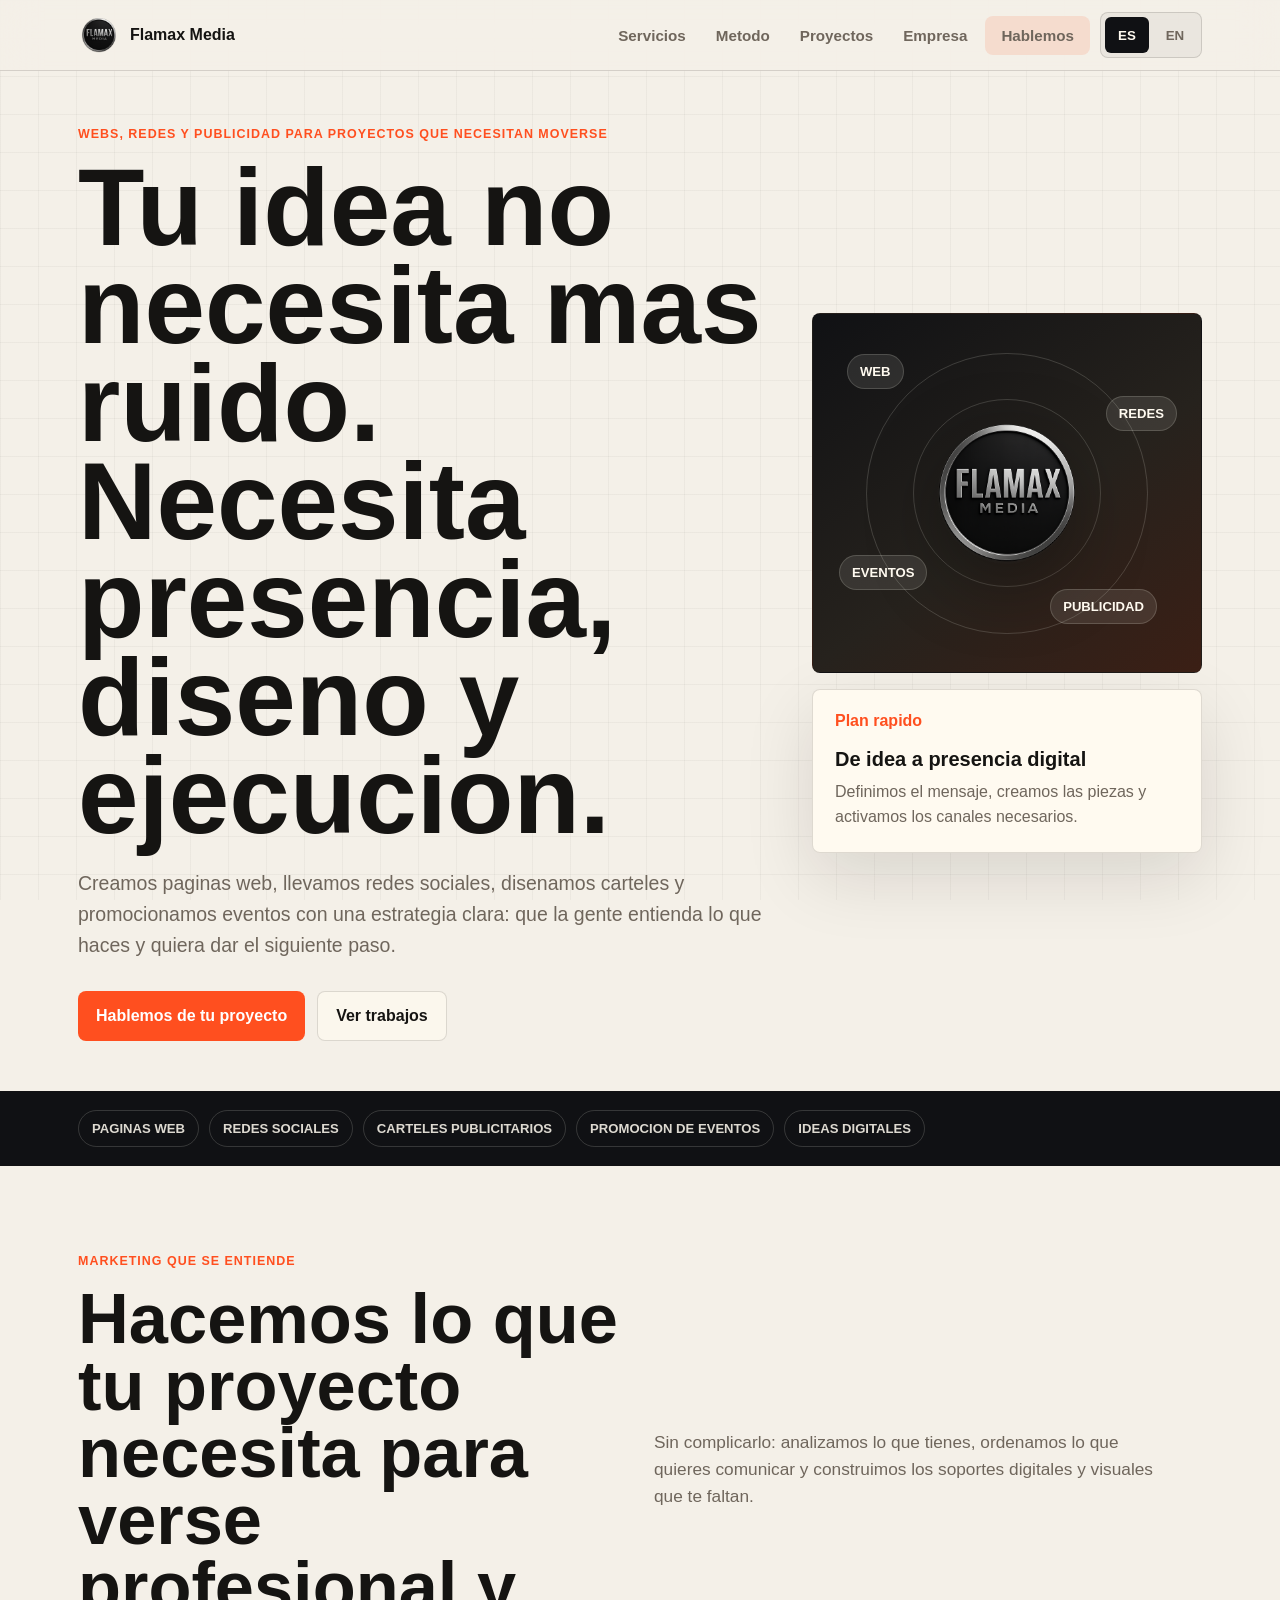
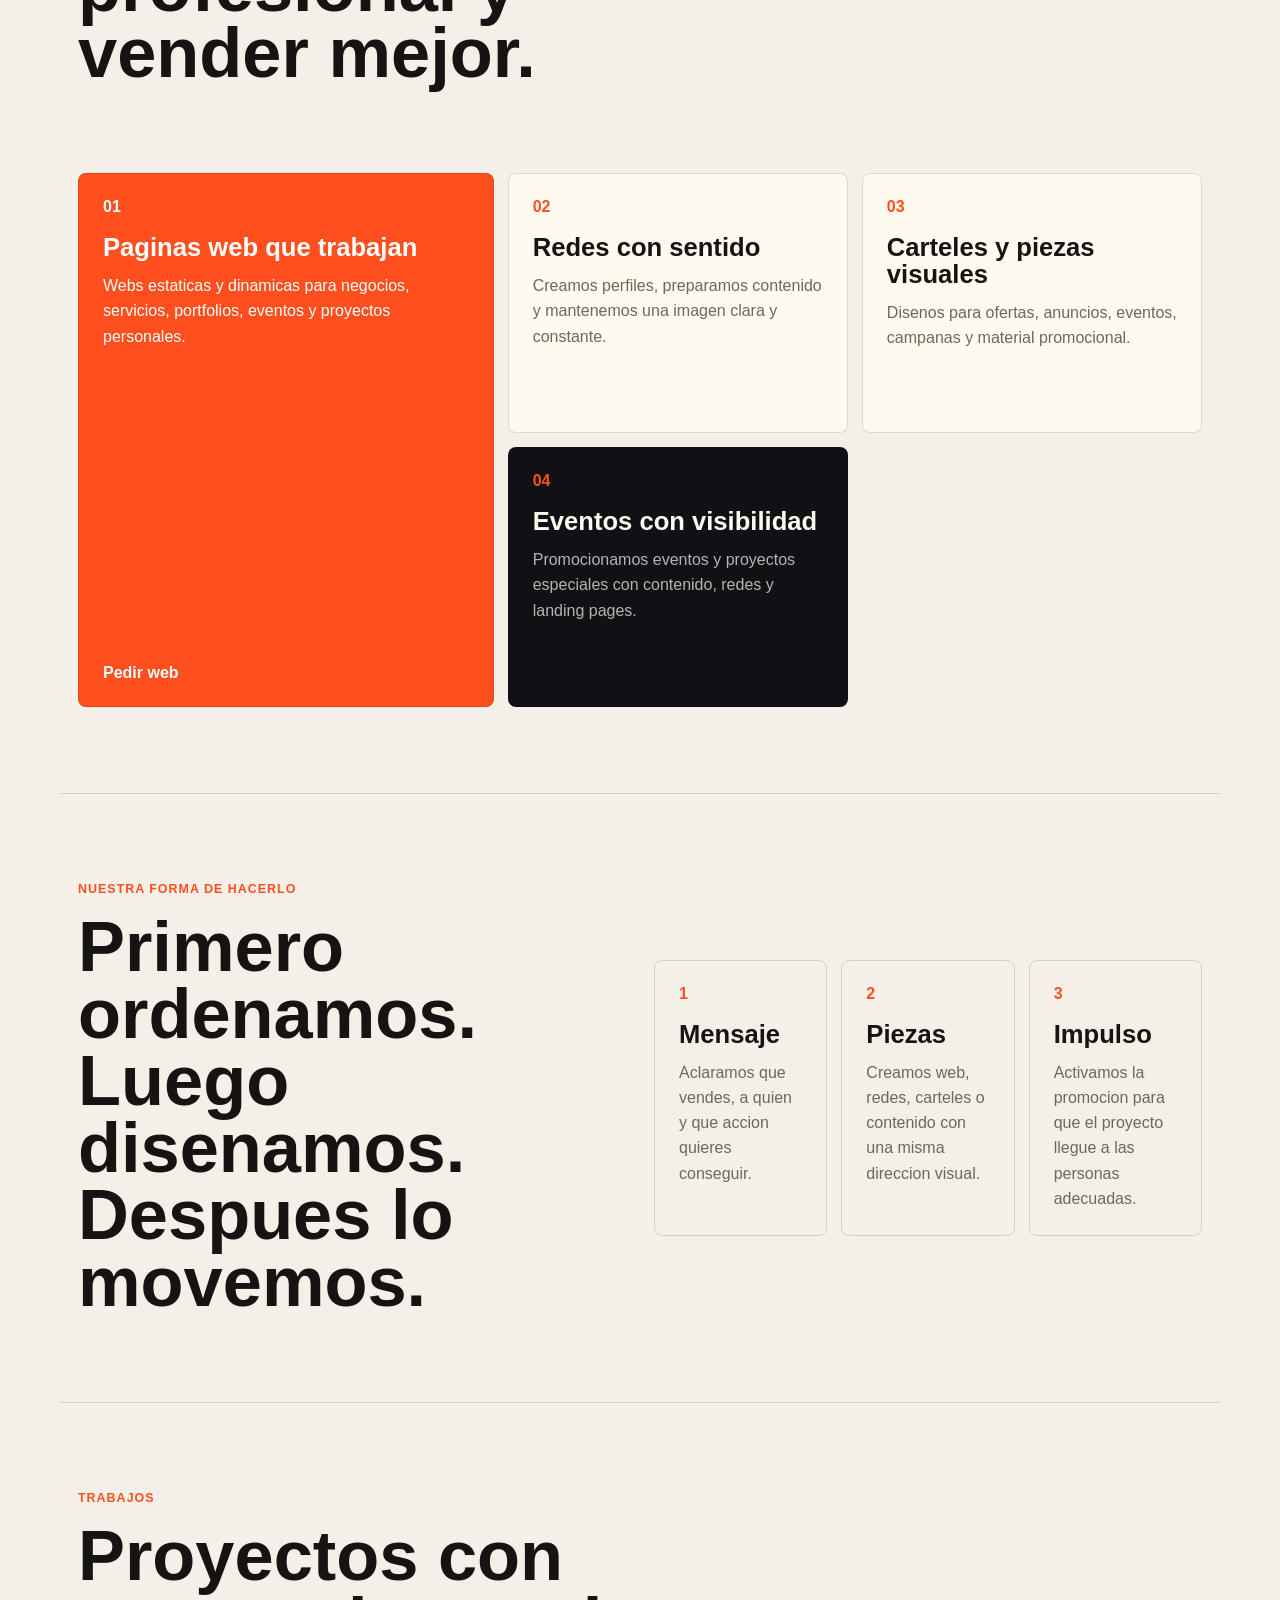
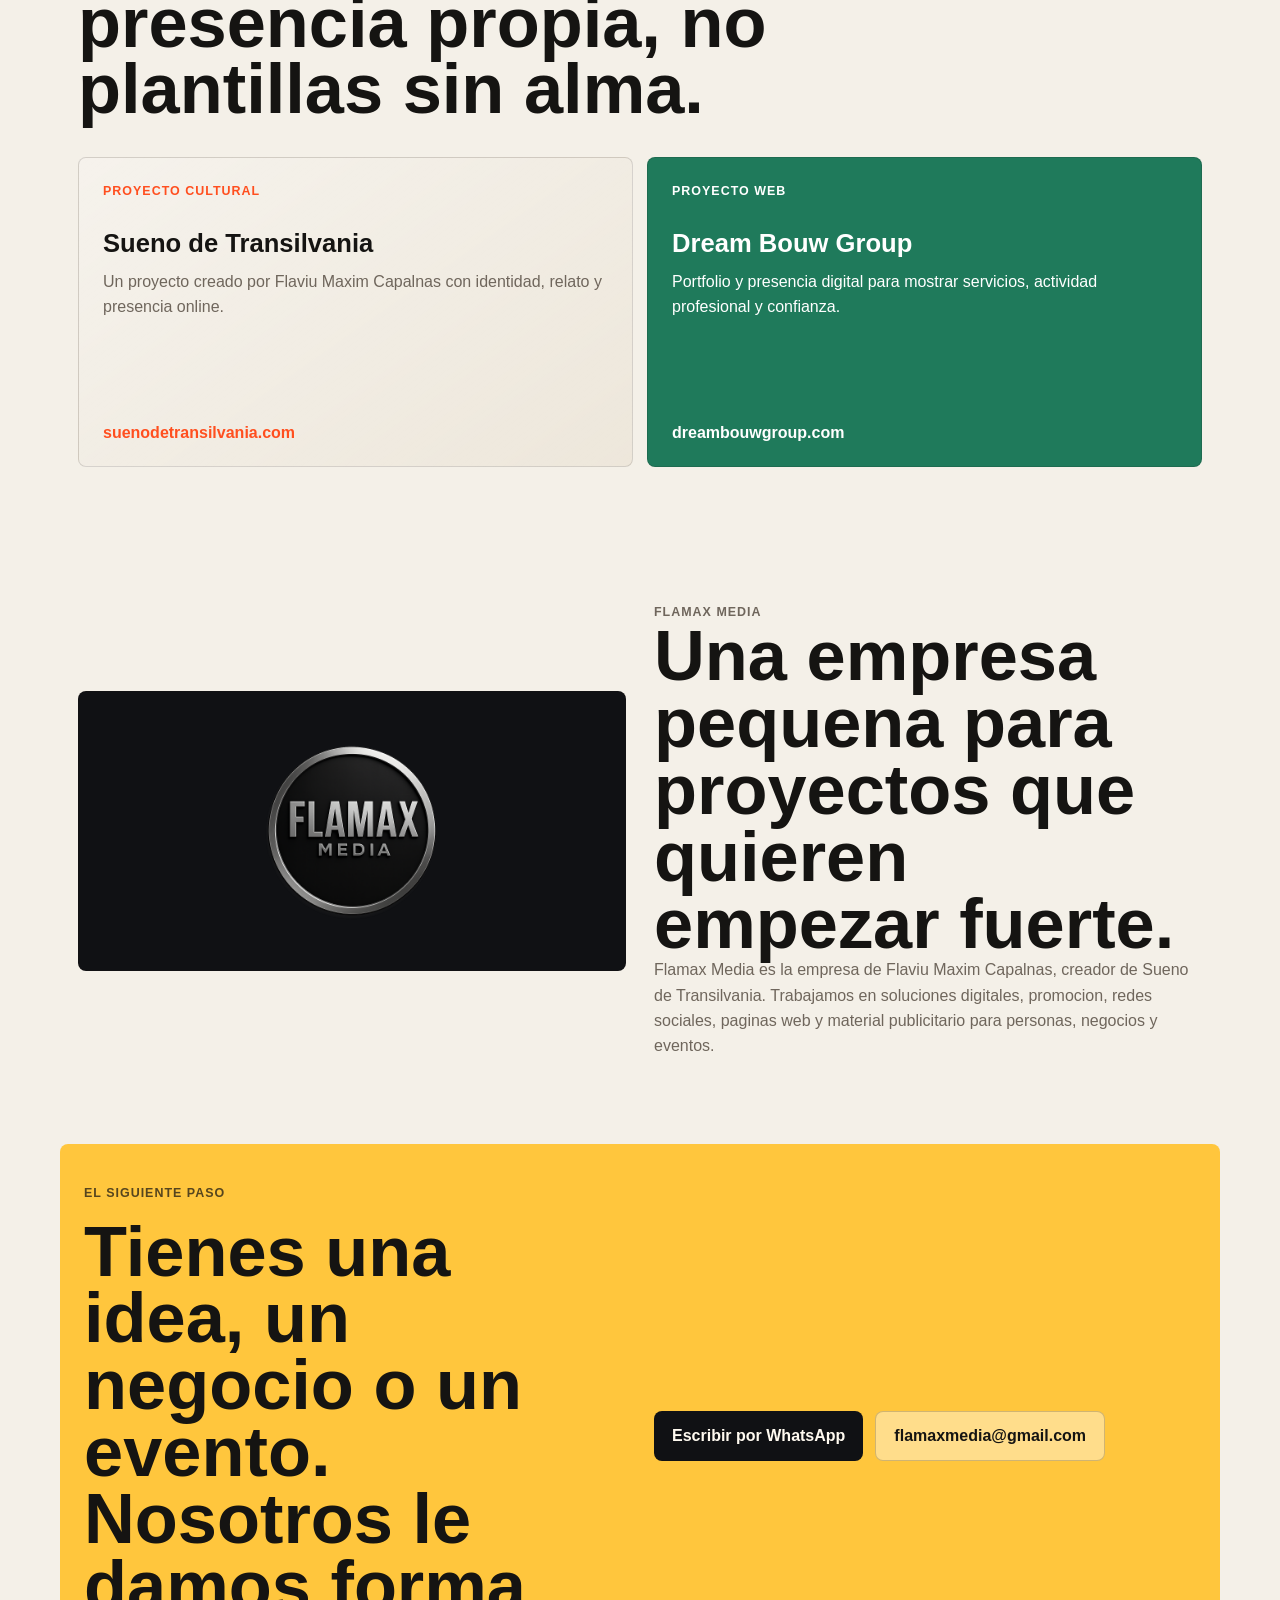
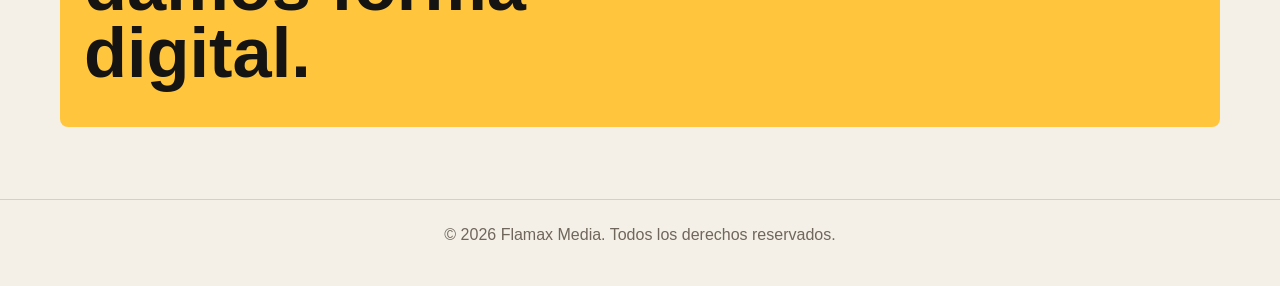
==== commit 42310945: "Redesign Flamax Media landing page" ====
--- a/index.html
+++ b/index.html
@@ -12,20 +12,22 @@
 <body>
   <header class="site-header">
     <nav class="nav" aria-label="Navegacion principal" data-i18n-aria-label="nav.label">
-      <a class="brand" href="#inicio">
+      <a class="brand" href="#inicio" aria-label="Flamax Media">
         <img src="assets/img/logo.png" alt="Flamax Media">
         <span>Flamax Media</span>
       </a>
 
       <button class="menu-btn" type="button" aria-label="Abrir menu" data-i18n-aria-label="nav.menu" aria-expanded="false" aria-controls="navLinks">
-        Menu
+        <span></span>
+        <span></span>
       </button>
 
       <div class="nav-links" id="navLinks">
         <a href="#servicios" data-i18n="nav.services">Servicios</a>
-        <a href="#portfolios" data-i18n="nav.portfolios">Portfolios</a>
+        <a href="#metodo" data-i18n="nav.method">Metodo</a>
+        <a href="#portfolios" data-i18n="nav.portfolios">Proyectos</a>
         <a href="#empresa" data-i18n="nav.company">Empresa</a>
-        <a href="#contacto" class="nav-button" data-i18n="nav.contact">Contactar</a>
+        <a href="#contacto" class="nav-button" data-i18n="nav.contact">Hablemos</a>
         <div class="language-switch" aria-label="Elegir idioma" data-i18n-aria-label="nav.language">
           <button class="language-btn active" type="button" data-lang="es">ES</button>
           <button class="language-btn" type="button" data-lang="en">EN</button>
@@ -37,113 +39,151 @@
   <main id="inicio">
     <section class="hero section">
       <div class="hero-copy">
-        <p class="kicker" data-i18n="hero.kicker">Web, redes y publicidad</p>
-        <h1 data-i18n="hero.title">Hacemos que tu proyecto tenga presencia online y visual.</h1>
+        <p class="kicker" data-i18n="hero.kicker">Webs, redes y publicidad para proyectos que necesitan moverse</p>
+        <h1 data-i18n="hero.title">Tu idea no necesita mas ruido. Necesita presencia, diseno y ejecucion.</h1>
         <p class="lead" data-i18n="hero.lead">
-          Creamos paginas web estaticas y dinamicas, llevamos redes sociales, disenamos carteles publicitarios y promocionamos eventos.
-          Tambien creamos redes y desarrollamos cualquier idea digital que nos pidas.
+          Creamos paginas web, llevamos redes sociales, disenamos carteles y promocionamos eventos con una estrategia clara: que la gente entienda lo que haces y quiera dar el siguiente paso.
         </p>
 
         <div class="hero-actions">
-          <a class="button primary" href="https://wa.me/34635082377" data-i18n="hero.cta">Pedir propuesta</a>
-          <a class="button secondary" href="#portfolios" data-i18n="hero.portfolios">Ver portfolios</a>
+          <a class="button primary" href="https://wa.me/34635082377" data-i18n="hero.cta">Hablemos de tu proyecto</a>
+          <a class="button secondary" href="#portfolios" data-i18n="hero.portfolios">Ver trabajos</a>
         </div>
       </div>
 
-      <aside class="hero-panel" aria-label="Resumen de Flamax Media" data-i18n-aria-label="hero.summaryLabel">
-        <div class="logo-card large">
+      <aside class="hero-visual" aria-label="Resumen de Flamax Media" data-i18n-aria-label="hero.summaryLabel">
+        <div class="brand-orbit">
           <img src="assets/img/logo.png" alt="Flamax Media">
-          <div>
-            <strong>Flamax Media</strong>
-            <span data-i18n="hero.card">Paginas web, redes sociales, carteles y promocion de eventos.</span>
-          </div>
+          <span class="orbit-item orbit-web" data-i18n="hero.orbitWeb">Web</span>
+          <span class="orbit-item orbit-social" data-i18n="hero.orbitSocial">Redes</span>
+          <span class="orbit-item orbit-ads" data-i18n="hero.orbitAds">Publicidad</span>
+          <span class="orbit-item orbit-events" data-i18n="hero.orbitEvents">Eventos</span>
         </div>
 
-        <div class="quick-list">
-          <p data-i18n="hero.item1">Webs estaticas y dinamicas</p>
-          <p data-i18n="hero.item2">Gestion y creacion de redes sociales</p>
-          <p data-i18n="hero.item3">Carteles publicitarios y material promocional</p>
-          <p data-i18n="hero.item4">Promocion de eventos y proyectos especiales</p>
+        <div class="signal-card">
+          <span data-i18n="hero.signalLabel">Plan rapido</span>
+          <strong data-i18n="hero.signalTitle">De idea a presencia digital</strong>
+          <p data-i18n="hero.signalText">Definimos el mensaje, creamos las piezas y activamos los canales necesarios.</p>
         </div>
       </aside>
     </section>
 
-    <section id="servicios" class="section">
-      <div class="section-title">
-        <p class="kicker" data-i18n="services.kicker">Servicios</p>
-        <h2 data-i18n="services.title">Soluciones sencillas para negocios, eventos y proyectos.</h2>
+    <section class="ticker" aria-label="Capacidades">
+      <div>
+        <span data-i18n="ticker.web">Paginas web</span>
+        <span data-i18n="ticker.social">Redes sociales</span>
+        <span data-i18n="ticker.posters">Carteles publicitarios</span>
+        <span data-i18n="ticker.events">Promocion de eventos</span>
+        <span data-i18n="ticker.ideas">Ideas digitales</span>
+      </div>
+    </section>
+
+    <section id="servicios" class="section split-intro">
+      <div>
+        <p class="kicker" data-i18n="services.kicker">Marketing que se entiende</p>
+        <h2 data-i18n="services.title">Hacemos lo que tu proyecto necesita para verse profesional y vender mejor.</h2>
+      </div>
+      <p data-i18n="services.intro">
+        Sin complicarlo: analizamos lo que tienes, ordenamos lo que quieres comunicar y construimos los soportes digitales y visuales que te faltan.
+      </p>
+    </section>
+
+    <section class="section service-grid" aria-label="Servicios principales" data-i18n-aria-label="services.label">
+      <article class="service-card featured">
+        <span>01</span>
+        <h3 data-i18n="services.webTitle">Paginas web que trabajan</h3>
+        <p data-i18n="services.webText">Webs estaticas y dinamicas para negocios, servicios, portfolios, eventos y proyectos personales.</p>
+        <a href="https://wa.me/34635082377" data-i18n="services.askWeb">Pedir web</a>
+      </article>
+
+      <article class="service-card">
+        <span>02</span>
+        <h3 data-i18n="services.socialTitle">Redes con sentido</h3>
+        <p data-i18n="services.socialText">Creamos perfiles, preparamos contenido y mantenemos una imagen clara y constante.</p>
+      </article>
+
+      <article class="service-card">
+        <span>03</span>
+        <h3 data-i18n="services.postersTitle">Carteles y piezas visuales</h3>
+        <p data-i18n="services.postersText">Disenos para ofertas, anuncios, eventos, campanas y material promocional.</p>
+      </article>
+
+      <article class="service-card dark">
+        <span>04</span>
+        <h3 data-i18n="services.eventsTitle">Eventos con visibilidad</h3>
+        <p data-i18n="services.eventsText">Promocionamos eventos y proyectos especiales con contenido, redes y landing pages.</p>
+      </article>
+    </section>
+
+    <section id="metodo" class="section method">
+      <div class="method-copy">
+        <p class="kicker" data-i18n="method.kicker">Nuestra forma de hacerlo</p>
+        <h2 data-i18n="method.title">Primero ordenamos. Luego disenamos. Despues lo movemos.</h2>
       </div>
 
-      <div class="cards services">
-        <article class="card">
-          <span>01</span>
-          <h3 data-i18n="services.webTitle">Paginas web</h3>
-          <p data-i18n="services.webText">Disenamos paginas estaticas y dinamicas para presentar negocios, servicios, eventos o proyectos personales.</p>
+      <div class="method-steps">
+        <article>
+          <span>1</span>
+          <h3 data-i18n="method.step1Title">Mensaje</h3>
+          <p data-i18n="method.step1Text">Aclaramos que vendes, a quien y que accion quieres conseguir.</p>
         </article>
-
-        <article class="card">
-          <span>02</span>
-          <h3 data-i18n="services.socialTitle">Redes sociales</h3>
-          <p data-i18n="services.socialText">Creamos y llevamos redes sociales para que tu marca tenga actividad, imagen clara y comunicacion constante.</p>
+        <article>
+          <span>2</span>
+          <h3 data-i18n="method.step2Title">Piezas</h3>
+          <p data-i18n="method.step2Text">Creamos web, redes, carteles o contenido con una misma direccion visual.</p>
         </article>
-
-        <article class="card">
-          <span>03</span>
-          <h3 data-i18n="services.postersTitle">Carteles publicitarios</h3>
-          <p data-i18n="services.postersText">Preparamos carteles, piezas promocionales y material visual para ofertas, campanas y anuncios.</p>
-        </article>
-
-        <article class="card">
-          <span>04</span>
-          <h3 data-i18n="services.eventsTitle">Promocion de eventos</h3>
-          <p data-i18n="services.eventsText">Ayudamos a dar visibilidad a eventos, proyectos y negocios con contenido, redes y presencia online.</p>
+        <article>
+          <span>3</span>
+          <h3 data-i18n="method.step3Title">Impulso</h3>
+          <p data-i18n="method.step3Text">Activamos la promocion para que el proyecto llegue a las personas adecuadas.</p>
         </article>
       </div>
     </section>
 
-    <section id="portfolios" class="section">
-      <div class="section-title centered">
-        <p class="kicker" data-i18n="portfolio.kicker">Portfolios</p>
-        <h2 data-i18n="portfolio.title">Algunos proyectos y trabajos de referencia.</h2>
+    <section id="portfolios" class="section portfolio-section">
+      <div class="section-title">
+        <p class="kicker" data-i18n="portfolio.kicker">Trabajos</p>
+        <h2 data-i18n="portfolio.title">Proyectos con presencia propia, no plantillas sin alma.</h2>
       </div>
 
-      <div class="cards portfolios">
+      <div class="portfolio-grid">
         <article class="portfolio-card">
           <p class="tag" data-i18n="portfolio.transylvaniaTag">Proyecto cultural</p>
           <h3 data-i18n="portfolio.transylvaniaTitle">Sueno de Transilvania</h3>
-          <p data-i18n="portfolio.transylvaniaText">Proyecto creado por Flaviu Maxim Capalnas.</p>
+          <p data-i18n="portfolio.transylvaniaText">Un proyecto creado por Flaviu Maxim Capalnas con identidad, relato y presencia online.</p>
           <a href="https://suenodetransilvania.com" target="_blank" rel="noopener">suenodetransilvania.com</a>
         </article>
 
-        <article class="portfolio-card">
+        <article class="portfolio-card accent">
           <p class="tag" data-i18n="portfolio.dreamTag">Proyecto web</p>
           <h3>Dream Bouw Group</h3>
-          <p data-i18n="portfolio.dreamText">Portfolio y presencia digital para mostrar servicios y actividad profesional.</p>
+          <p data-i18n="portfolio.dreamText">Portfolio y presencia digital para mostrar servicios, actividad profesional y confianza.</p>
           <a href="https://dreambouwgroup.com" target="_blank" rel="noopener">dreambouwgroup.com</a>
         </article>
       </div>
     </section>
 
     <section id="empresa" class="section about">
+      <div class="about-mark">
+        <img src="assets/img/logo.png" alt="Flamax Media">
+      </div>
       <div>
-        <p class="kicker" data-i18n="company.kicker">Empresa</p>
-        <h2 data-i18n="company.title">Flamax Media es la empresa de Flaviu Maxim Capalnas.</h2>
+        <p class="kicker" data-i18n="company.kicker">Flamax Media</p>
+        <h2 data-i18n="company.title">Una empresa pequena para proyectos que quieren empezar fuerte.</h2>
+        <p data-i18n="company.text">
+          Flamax Media es la empresa de Flaviu Maxim Capalnas, creador de Sueno de Transilvania. Trabajamos en soluciones digitales, promocion, redes sociales, paginas web y material publicitario para personas, negocios y eventos.
+        </p>
       </div>
-
-      <p data-i18n="company.text">
-        Flaviu Maxim Capalnas es el creador del proyecto Sueno de Transilvania y trabaja en soluciones digitales,
-        promocion, redes sociales, paginas web y material publicitario para personas, negocios y eventos.
-      </p>
     </section>
 
     <section id="contacto" class="section contact">
       <div>
-        <p class="kicker" data-i18n="contact.kicker">Contacto</p>
-        <h2 data-i18n="contact.title">Cuentanos que necesitas y buscamos la forma de hacerlo.</h2>
+        <p class="kicker" data-i18n="contact.kicker">El siguiente paso</p>
+        <h2 data-i18n="contact.title">Tienes una idea, un negocio o un evento. Nosotros le damos forma digital.</h2>
       </div>
 
       <div class="contact-actions">
-        <a class="button primary" href="https://wa.me/34635082377" data-i18n="contact.whatsapp">WhatsApp</a>
+        <a class="button primary" href="https://wa.me/34635082377" data-i18n="contact.whatsapp">Escribir por WhatsApp</a>
         <a class="button secondary" href="mailto:flamaxmedia@gmail.com">flamaxmedia@gmail.com</a>
       </div>
     </section>
--- a/css/style.css
+++ b/css/style.css
@@ -1,13 +1,16 @@
 :root {
-  --bg: #08090c;
-  --panel: #11131a;
-  --panel-soft: #171a22;
-  --text: #f6f2ea;
-  --muted: #b7b0a5;
-  --line: rgba(255, 255, 255, .12);
-  --accent: #ff5a2f;
-  --accent-2: #ffc857;
-  --max: 1120px;
+  --bg: #f4f0e8;
+  --ink: #151412;
+  --muted: #6f665c;
+  --paper: #fffaf0;
+  --paper-2: #ece5d8;
+  --dark: #101114;
+  --line: rgba(21, 20, 18, .14);
+  --line-dark: rgba(255, 250, 240, .16);
+  --accent: #ff4f1f;
+  --accent-2: #ffc63d;
+  --green: #1f7a5b;
+  --max: 1160px;
   --radius: 8px;
 }
 
@@ -22,12 +25,21 @@
 body {
   margin: 0;
   overflow-x: hidden;
-  color: var(--text);
+  color: var(--ink);
+  background: var(--bg);
+  font-family: Arial, Helvetica, sans-serif;
+}
+
+body::before {
+  content: "";
+  position: fixed;
+  inset: 0;
+  z-index: -1;
+  pointer-events: none;
   background:
-    radial-gradient(circle at 18% 0%, rgba(255, 90, 47, .18), transparent 28rem),
-    radial-gradient(circle at 82% 10%, rgba(255, 200, 87, .12), transparent 24rem),
-    var(--bg);
-  font-family: Arial, Helvetica, sans-serif;
+    linear-gradient(rgba(21, 20, 18, .035) 1px, transparent 1px),
+    linear-gradient(90deg, rgba(21, 20, 18, .035) 1px, transparent 1px);
+  background-size: 38px 38px;
 }
 
 a {
@@ -38,21 +50,28 @@
 img {
   display: block;
   max-width: 100%;
+}
+
+h1,
+h2,
+h3,
+p {
+  margin-top: 0;
 }
 
 .site-header {
   position: sticky;
   top: 0;
   z-index: 20;
-  background: rgba(8, 9, 12, .86);
+  background: rgba(244, 240, 232, .88);
   border-bottom: 1px solid var(--line);
-  backdrop-filter: blur(16px);
+  backdrop-filter: blur(18px);
 }
 
 .nav {
   width: min(100%, var(--max));
   margin: 0 auto;
-  padding: 14px 20px;
+  padding: 12px 18px;
   display: flex;
   align-items: center;
   justify-content: space-between;
@@ -63,7 +82,8 @@
   display: inline-flex;
   align-items: center;
   gap: 10px;
-  font-weight: 800;
+  color: var(--ink);
+  font-weight: 900;
 }
 
 .brand img {
@@ -75,27 +95,34 @@
 .menu-btn {
   width: 44px;
   height: 44px;
-  border: 1px solid var(--line);
-  border-radius: var(--radius);
-  background: var(--panel);
-  color: var(--text);
-  font-size: 1.35rem;
+  display: inline-grid;
+  place-content: center;
+  gap: 6px;
+  border: 1px solid var(--line);
+  border-radius: var(--radius);
+  background: var(--paper);
   cursor: pointer;
+}
+
+.menu-btn span {
+  width: 19px;
+  height: 2px;
+  background: var(--ink);
 }
 
 .nav-links {
   position: absolute;
-  top: 72px;
-  right: 20px;
-  left: 20px;
+  top: 68px;
+  right: 18px;
+  left: 18px;
   display: none;
   flex-direction: column;
   gap: 6px;
   padding: 10px;
   border: 1px solid var(--line);
   border-radius: var(--radius);
-  background: #101116;
-  box-shadow: 0 20px 60px rgba(0, 0, 0, .45);
+  background: var(--paper);
+  box-shadow: 0 24px 70px rgba(21, 20, 18, .18);
 }
 
 .nav-links.open {
@@ -106,13 +133,14 @@
   padding: 12px 14px;
   border-radius: var(--radius);
   color: var(--muted);
-  font-weight: 700;
+  font-size: .95rem;
+  font-weight: 800;
 }
 
 .nav-links a:hover,
 .nav-button {
-  color: var(--text);
-  background: rgba(255, 255, 255, .08);
+  color: var(--ink);
+  background: rgba(255, 79, 31, .12);
 }
 
 .language-switch {
@@ -122,7 +150,7 @@
   padding: 4px;
   border: 1px solid var(--line);
   border-radius: var(--radius);
-  background: rgba(255, 255, 255, .05);
+  background: rgba(21, 20, 18, .04);
 }
 
 .language-btn {
@@ -132,76 +160,73 @@
   border-radius: calc(var(--radius) - 2px);
   background: transparent;
   color: var(--muted);
-  font-weight: 800;
+  font-weight: 900;
   cursor: pointer;
 }
 
 .language-btn.active,
 .language-btn:hover {
-  background: var(--accent-2);
-  color: #17100b;
+  background: var(--dark);
+  color: var(--paper);
 }
 
 .section {
   width: min(100%, var(--max));
   margin: 0 auto;
-  padding: 84px 20px;
+  padding: 86px 18px;
 }
 
 .hero {
-  min-height: calc(100vh - 72px);
+  min-height: calc(100vh - 68px);
   display: grid;
   grid-template-columns: 1fr;
   align-items: center;
-  gap: 34px;
-  padding-top: 70px;
+  gap: 42px;
+  padding-top: 54px;
+  padding-bottom: 50px;
 }
 
 .hero-copy {
-  max-width: 680px;
+  max-width: 820px;
 }
 
 .kicker {
-  margin: 0 0 14px;
-  color: var(--accent-2);
+  margin: 0 0 16px;
+  color: var(--accent);
   font-size: .78rem;
-  font-weight: 800;
-  letter-spacing: .12em;
+  font-weight: 900;
+  letter-spacing: .08em;
+  line-height: 1.45;
   text-transform: uppercase;
 }
 
-h1,
-h2,
-h3,
-p {
-  margin-top: 0;
-}
-
 h1 {
-  margin-bottom: 22px;
-  max-width: 760px;
-  font-size: clamp(2.6rem, 6vw, 5.25rem);
-  line-height: .98;
+  margin-bottom: 24px;
+  max-width: 900px;
+  font-size: clamp(3rem, 9vw, 6.8rem);
+  line-height: .9;
   letter-spacing: 0;
 }
 
 h2 {
   margin-bottom: 0;
-  font-size: clamp(2rem, 4vw, 3.5rem);
+  font-size: clamp(2.2rem, 5.5vw, 4.7rem);
+  line-height: .95;
+  letter-spacing: 0;
+}
+
+h3 {
+  margin-bottom: 12px;
+  font-size: clamp(1.35rem, 2vw, 1.75rem);
   line-height: 1.05;
 }
 
-h3 {
-  margin-bottom: 10px;
-  font-size: 1.25rem;
-}
-
 .lead {
-  max-width: 610px;
-  margin-bottom: 28px;
+  max-width: 690px;
+  margin-bottom: 30px;
   color: var(--muted);
-  font-size: 1.15rem;
-  line-height: 1.6;
+  font-size: clamp(1.05rem, 2vw, 1.22rem);
+  line-height: 1.58;
 }
 
 .hero-actions,
@@ -212,196 +237,351 @@
 }
 
 .button {
-  min-height: 48px;
+  min-height: 50px;
   display: inline-flex;
   align-items: center;
   justify-content: center;
-  padding: 13px 18px;
-  border-radius: var(--radius);
-  font-weight: 800;
+  padding: 14px 18px;
+  border-radius: var(--radius);
+  font-weight: 900;
 }
 
 .primary {
-  background: linear-gradient(135deg, var(--accent), var(--accent-2));
-  color: #17100b;
+  background: var(--accent);
+  color: #fff;
 }
 
 .secondary {
   border: 1px solid var(--line);
-  background: rgba(255, 255, 255, .06);
-  color: var(--text);
-}
-
-.hero-panel {
+  background: rgba(255, 250, 240, .66);
+  color: var(--ink);
+}
+
+.hero-visual {
   display: grid;
   gap: 16px;
 }
 
-.logo-card {
-  display: flex;
-  align-items: center;
-  gap: 14px;
-  padding: 16px;
-  border: 1px solid var(--line);
-  border-radius: var(--radius);
-  background: linear-gradient(135deg, rgba(255, 255, 255, .08), rgba(255, 255, 255, .03));
-}
-
-.logo-card img {
-  width: 72px;
-  height: 72px;
-  object-fit: contain;
-}
-
-.logo-card strong,
-.logo-card span {
+.brand-orbit {
+  position: relative;
+  min-height: 360px;
+  display: grid;
+  place-items: center;
+  overflow: hidden;
+  border: 1px solid var(--line);
+  border-radius: var(--radius);
+  background:
+    linear-gradient(145deg, var(--dark) 0%, #26221d 56%, #3b1f15 100%);
+  color: var(--paper);
+}
+
+.brand-orbit::before,
+.brand-orbit::after {
+  content: "";
+  position: absolute;
+  width: 72%;
+  aspect-ratio: 1;
+  border: 1px solid rgba(255, 250, 240, .16);
+  border-radius: 50%;
+}
+
+.brand-orbit::after {
+  width: 48%;
+}
+
+.brand-orbit img {
+  position: relative;
+  z-index: 2;
+  width: min(42vw, 170px);
+  filter: drop-shadow(0 22px 36px rgba(0, 0, 0, .32));
+}
+
+.orbit-item {
+  position: absolute;
+  z-index: 3;
+  padding: 9px 12px;
+  border: 1px solid var(--line-dark);
+  border-radius: 999px;
+  background: rgba(255, 250, 240, .1);
+  color: var(--paper);
+  font-size: .82rem;
+  font-weight: 900;
+  text-transform: uppercase;
+}
+
+.orbit-web {
+  top: 40px;
+  left: 34px;
+}
+
+.orbit-social {
+  top: 82px;
+  right: 24px;
+}
+
+.orbit-ads {
+  right: 44px;
+  bottom: 48px;
+}
+
+.orbit-events {
+  bottom: 82px;
+  left: 26px;
+}
+
+.signal-card {
+  padding: 22px;
+  border: 1px solid var(--line);
+  border-radius: var(--radius);
+  background: var(--paper);
+  box-shadow: 0 24px 70px rgba(21, 20, 18, .12);
+}
+
+.signal-card span,
+.service-card span,
+.method-steps span {
+  display: inline-flex;
+  margin-bottom: 18px;
+  color: var(--accent);
+  font-weight: 900;
+}
+
+.signal-card strong {
   display: block;
-}
-
-.logo-card span {
-  margin-top: 4px;
-  color: var(--muted);
-}
-
-.logo-card.large {
-  align-items: flex-start;
-  padding: 22px;
-}
-
-.quick-list {
-  display: grid;
-  gap: 10px;
-  padding: 18px;
-  border: 1px solid var(--line);
-  border-radius: var(--radius);
-  background: var(--panel);
-  box-shadow: 0 22px 70px rgba(0, 0, 0, .38);
-}
-
-.quick-list p {
-  margin: 0;
-  padding: 12px 14px;
-  border-radius: var(--radius);
-  background: rgba(255, 255, 255, .06);
-  color: var(--muted);
-  font-weight: 700;
-  line-height: 1.35;
-}
-
-.section-title {
-  max-width: 760px;
-  margin-bottom: 34px;
-}
-
-.centered {
-  margin-right: auto;
-  margin-left: auto;
-  text-align: center;
-}
-
-.cards {
-  display: grid;
-  grid-template-columns: 1fr;
-  gap: 16px;
-}
-
-.card,
-.portfolio-card {
-  padding: 22px;
-  border: 1px solid var(--line);
-  border-radius: var(--radius);
-  background: var(--panel);
-}
-
-.card span {
-  display: inline-block;
-  margin-bottom: 34px;
-  color: var(--accent-2);
-  font-weight: 800;
-}
-
-.card p,
+  margin-bottom: 8px;
+  font-size: 1.25rem;
+}
+
+.signal-card p,
+.split-intro > p,
+.service-card p,
+.method-steps p,
 .portfolio-card p,
 .about p {
   margin-bottom: 0;
   color: var(--muted);
-  line-height: 1.55;
-}
-
-.portfolios {
-  max-width: 860px;
+  line-height: 1.58;
+}
+
+.ticker {
+  overflow: hidden;
+  border-top: 1px solid var(--line);
+  border-bottom: 1px solid var(--line);
+  background: var(--dark);
+  color: var(--paper);
+}
+
+.ticker div {
+  width: min(100%, var(--max));
   margin: 0 auto;
+  padding: 18px;
+  display: flex;
+  flex-wrap: wrap;
+  gap: 10px;
+}
+
+.ticker span {
+  padding: 10px 13px;
+  border: 1px solid var(--line-dark);
+  border-radius: 999px;
+  color: rgba(255, 250, 240, .86);
+  font-size: .82rem;
+  font-weight: 900;
+  text-transform: uppercase;
+}
+
+.split-intro,
+.method,
+.about,
+.contact {
+  display: grid;
+  gap: 28px;
+}
+
+.split-intro > p {
+  max-width: 520px;
+  font-size: 1.08rem;
+}
+
+.service-grid {
+  padding-top: 0;
+  display: grid;
+  grid-template-columns: 1fr;
+  gap: 14px;
+}
+
+.service-card,
+.portfolio-card,
+.method-steps article {
+  min-height: 260px;
+  padding: 24px;
+  border: 1px solid var(--line);
+  border-radius: var(--radius);
+  background: var(--paper);
+}
+
+.service-card {
+  display: flex;
+  flex-direction: column;
+}
+
+.service-card.featured {
+  background: var(--accent);
+  color: #fff;
+}
+
+.service-card.featured span,
+.service-card.featured p,
+.service-card.featured a {
+  color: #fff;
+}
+
+.service-card.dark {
+  background: var(--dark);
+  color: var(--paper);
+}
+
+.service-card.dark p {
+  color: rgba(255, 250, 240, .7);
+}
+
+.service-card a {
+  margin-top: auto;
+  padding-top: 26px;
+  color: var(--accent);
+  font-weight: 900;
+}
+
+.method {
+  border-top: 1px solid var(--line);
+  border-bottom: 1px solid var(--line);
+}
+
+.method-copy {
+  max-width: 700px;
+}
+
+.method-steps {
+  display: grid;
+  grid-template-columns: 1fr;
+  gap: 14px;
+}
+
+.method-steps article {
+  min-height: 220px;
+  background: transparent;
+}
+
+.portfolio-section {
+  padding-bottom: 50px;
+}
+
+.section-title {
+  max-width: 780px;
+  margin-bottom: 34px;
+}
+
+.portfolio-grid {
+  display: grid;
+  grid-template-columns: 1fr;
+  gap: 14px;
 }
 
 .portfolio-card {
+  min-height: 310px;
   display: flex;
-  min-height: 260px;
   flex-direction: column;
+  background:
+    linear-gradient(145deg, rgba(255, 255, 255, .52), rgba(255, 255, 255, .08)),
+    var(--paper-2);
+}
+
+.portfolio-card.accent {
+  background: var(--green);
+  color: #fff;
+}
+
+.portfolio-card.accent p,
+.portfolio-card.accent .tag,
+.portfolio-card.accent a {
+  color: #fff;
 }
 
 .portfolio-card .tag {
-  margin-bottom: 18px;
-  color: var(--accent-2);
+  margin-bottom: 28px;
+  color: var(--accent);
   font-size: .78rem;
-  font-weight: 800;
-  letter-spacing: .1em;
+  font-weight: 900;
+  letter-spacing: .08em;
   text-transform: uppercase;
 }
 
 .portfolio-card a {
   margin-top: auto;
   padding-top: 26px;
-  color: var(--accent-2);
-  font-weight: 800;
+  color: var(--accent);
+  font-weight: 900;
 }
 
 .about {
-  display: grid;
-  gap: 22px;
-  border-top: 1px solid var(--line);
-  border-bottom: 1px solid var(--line);
+  align-items: center;
+}
+
+.about-mark {
+  min-height: 280px;
+  display: grid;
+  place-items: center;
+  border: 1px solid var(--line);
+  border-radius: var(--radius);
+  background: var(--dark);
+}
+
+.about-mark img {
+  width: min(52vw, 210px);
 }
 
 .contact {
-  margin-bottom: 70px;
-  display: grid;
-  gap: 28px;
-  border-radius: var(--radius);
-  background:
-    linear-gradient(135deg, rgba(255, 90, 47, .95), rgba(255, 200, 87, .82)),
-    var(--accent);
-  color: #17100b;
+  width: min(calc(100% - 36px), var(--max));
+  margin-bottom: 72px;
+  padding: 40px 24px;
+  border-radius: var(--radius);
+  background: var(--accent-2);
 }
 
 .contact .kicker {
-  color: #17100b;
+  color: rgba(21, 20, 18, .72);
+}
+
+.contact .primary {
+  background: var(--dark);
+  color: var(--paper);
 }
 
 .contact .secondary {
-  border-color: rgba(23, 16, 11, .22);
-  background: rgba(255, 255, 255, .28);
-  color: #17100b;
-}
-
-.contact .primary {
-  background: #17100b;
-  color: var(--text);
+  border-color: rgba(21, 20, 18, .2);
+  background: rgba(255, 250, 240, .44);
 }
 
 .footer {
-  padding: 26px 20px;
+  padding: 26px 18px;
   border-top: 1px solid var(--line);
   color: var(--muted);
   text-align: center;
 }
 
 @media (min-width: 720px) {
-  .cards.services {
+  .service-grid,
+  .portfolio-grid,
+  .method-steps {
     grid-template-columns: repeat(2, 1fr);
   }
 
-  .cards.portfolios {
-    grid-template-columns: repeat(2, 1fr);
+  .service-card.featured {
+    grid-row: span 2;
+  }
+
+  .method-steps article:first-child {
+    grid-column: span 2;
   }
 }
 
@@ -435,16 +615,52 @@
   }
 
   .hero {
-    grid-template-columns: minmax(0, 1fr) 420px;
-  }
-
-  .about {
+    grid-template-columns: minmax(0, 1fr) 390px;
+  }
+
+  .split-intro,
+  .method,
+  .about,
+  .contact {
     grid-template-columns: 1fr 1fr;
     align-items: center;
   }
 
-  .contact {
-    grid-template-columns: 1fr auto;
-    align-items: center;
-  }
-}
+  .service-grid {
+    grid-template-columns: 1.1fr .9fr .9fr;
+  }
+
+  .service-card.featured {
+    grid-row: span 2;
+  }
+
+  .method-steps {
+    grid-template-columns: repeat(3, 1fr);
+  }
+
+  .method-steps article:first-child {
+    grid-column: span 1;
+  }
+}
+
+@media (max-width: 420px) {
+  .button {
+    width: 100%;
+  }
+
+  .brand span {
+    max-width: 128px;
+  }
+
+  .brand-orbit {
+    min-height: 320px;
+  }
+
+  .orbit-web {
+    left: 18px;
+  }
+
+  .orbit-social {
+    right: 16px;
+  }
+}
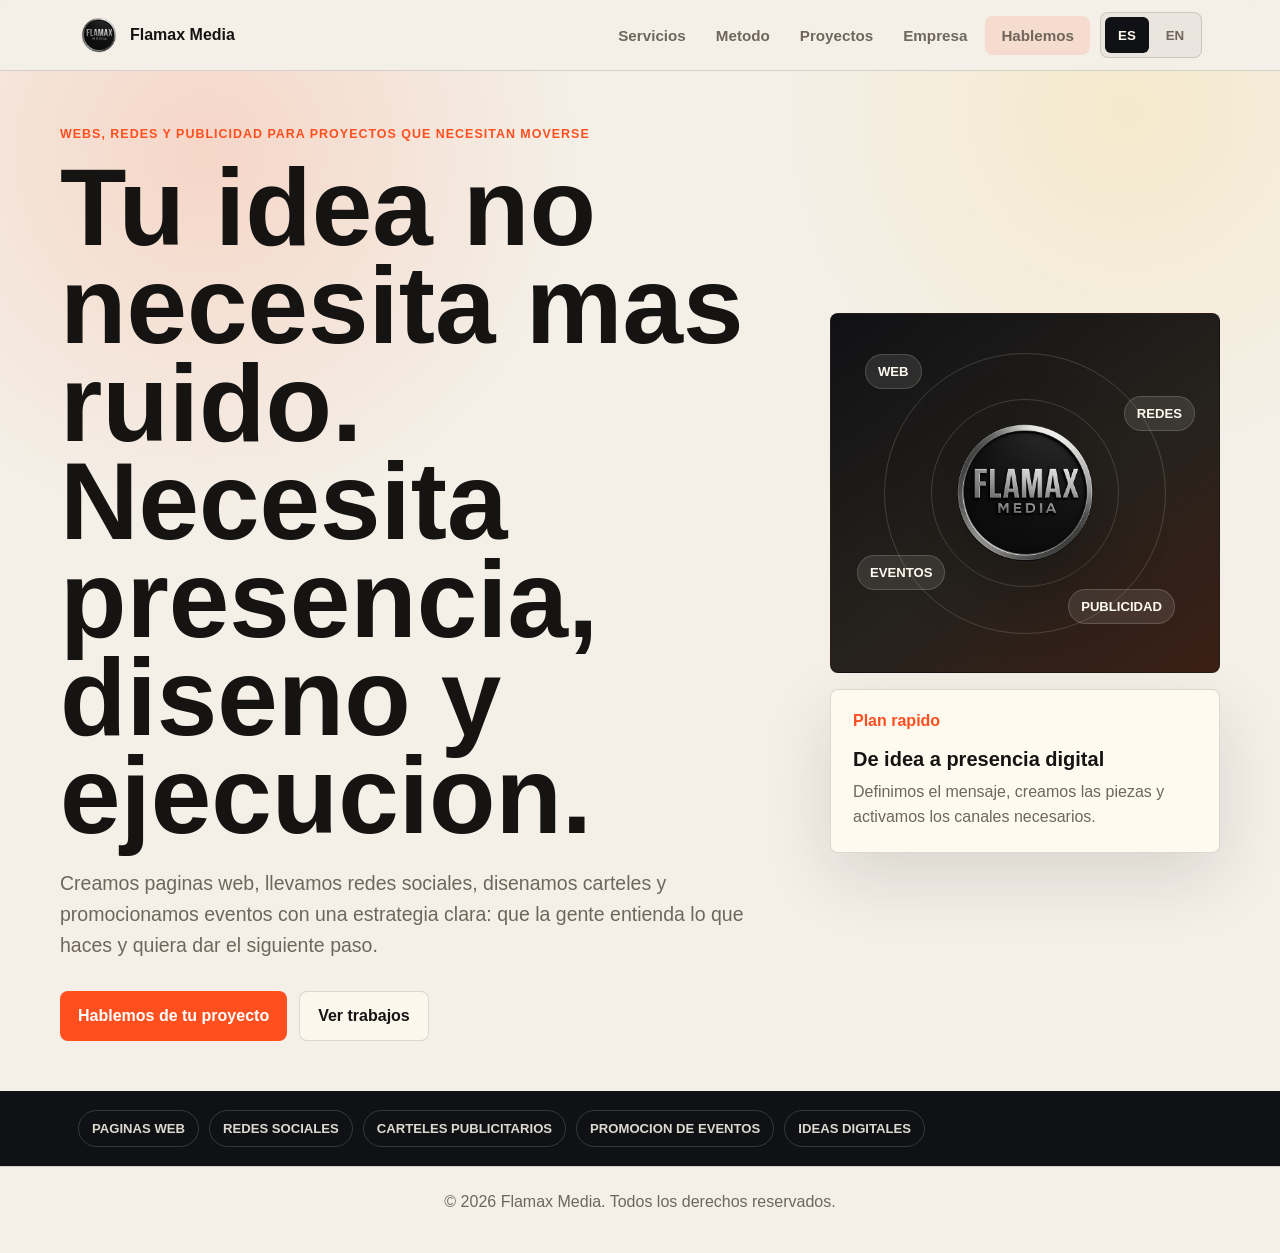
==== commit dc87eb16: "Separar secciones en paginas independientes" ====
--- a/index.html
+++ b/index.html
@@ -12,7 +12,7 @@
 <body>
   <header class="site-header">
     <nav class="nav" aria-label="Navegacion principal" data-i18n-aria-label="nav.label">
-      <a class="brand" href="#inicio" aria-label="Flamax Media">
+      <a class="brand" href="index.html" aria-label="Flamax Media">
         <img src="assets/img/logo.png" alt="Flamax Media">
         <span>Flamax Media</span>
       </a>
@@ -23,11 +23,11 @@
       </button>
 
       <div class="nav-links" id="navLinks">
-        <a href="#servicios" data-i18n="nav.services">Servicios</a>
-        <a href="#metodo" data-i18n="nav.method">Metodo</a>
-        <a href="#portfolios" data-i18n="nav.portfolios">Proyectos</a>
-        <a href="#empresa" data-i18n="nav.company">Empresa</a>
-        <a href="#contacto" class="nav-button" data-i18n="nav.contact">Hablemos</a>
+        <a href="servicios.html" data-i18n="nav.services">Servicios</a>
+        <a href="metodo.html" data-i18n="nav.method">Metodo</a>
+        <a href="portfolios.html" data-i18n="nav.portfolios">Proyectos</a>
+        <a href="empresa.html" data-i18n="nav.company">Empresa</a>
+        <a href="contacto.html" class="nav-button" data-i18n="nav.contact">Hablemos</a>
         <div class="language-switch" aria-label="Elegir idioma" data-i18n-aria-label="nav.language">
           <button class="language-btn active" type="button" data-lang="es">ES</button>
           <button class="language-btn" type="button" data-lang="en">EN</button>
@@ -47,7 +47,7 @@
 
         <div class="hero-actions">
           <a class="button primary" href="https://wa.me/34635082377" data-i18n="hero.cta">Hablemos de tu proyecto</a>
-          <a class="button secondary" href="#portfolios" data-i18n="hero.portfolios">Ver trabajos</a>
+          <a class="button secondary" href="portfolios.html" data-i18n="hero.portfolios">Ver trabajos</a>
         </div>
       </div>
 
@@ -77,116 +77,6 @@
         <span data-i18n="ticker.ideas">Ideas digitales</span>
       </div>
     </section>
-
-    <section id="servicios" class="section split-intro">
-      <div>
-        <p class="kicker" data-i18n="services.kicker">Marketing que se entiende</p>
-        <h2 data-i18n="services.title">Hacemos lo que tu proyecto necesita para verse profesional y vender mejor.</h2>
-      </div>
-      <p data-i18n="services.intro">
-        Sin complicarlo: analizamos lo que tienes, ordenamos lo que quieres comunicar y construimos los soportes digitales y visuales que te faltan.
-      </p>
-    </section>
-
-    <section class="section service-grid" aria-label="Servicios principales" data-i18n-aria-label="services.label">
-      <article class="service-card featured">
-        <span>01</span>
-        <h3 data-i18n="services.webTitle">Paginas web que trabajan</h3>
-        <p data-i18n="services.webText">Webs estaticas y dinamicas para negocios, servicios, portfolios, eventos y proyectos personales.</p>
-        <a href="https://wa.me/34635082377" data-i18n="services.askWeb">Pedir web</a>
-      </article>
-
-      <article class="service-card">
-        <span>02</span>
-        <h3 data-i18n="services.socialTitle">Redes con sentido</h3>
-        <p data-i18n="services.socialText">Creamos perfiles, preparamos contenido y mantenemos una imagen clara y constante.</p>
-      </article>
-
-      <article class="service-card">
-        <span>03</span>
-        <h3 data-i18n="services.postersTitle">Carteles y piezas visuales</h3>
-        <p data-i18n="services.postersText">Disenos para ofertas, anuncios, eventos, campanas y material promocional.</p>
-      </article>
-
-      <article class="service-card dark">
-        <span>04</span>
-        <h3 data-i18n="services.eventsTitle">Eventos con visibilidad</h3>
-        <p data-i18n="services.eventsText">Promocionamos eventos y proyectos especiales con contenido, redes y landing pages.</p>
-      </article>
-    </section>
-
-    <section id="metodo" class="section method">
-      <div class="method-copy">
-        <p class="kicker" data-i18n="method.kicker">Nuestra forma de hacerlo</p>
-        <h2 data-i18n="method.title">Primero ordenamos. Luego disenamos. Despues lo movemos.</h2>
-      </div>
-
-      <div class="method-steps">
-        <article>
-          <span>1</span>
-          <h3 data-i18n="method.step1Title">Mensaje</h3>
-          <p data-i18n="method.step1Text">Aclaramos que vendes, a quien y que accion quieres conseguir.</p>
-        </article>
-        <article>
-          <span>2</span>
-          <h3 data-i18n="method.step2Title">Piezas</h3>
-          <p data-i18n="method.step2Text">Creamos web, redes, carteles o contenido con una misma direccion visual.</p>
-        </article>
-        <article>
-          <span>3</span>
-          <h3 data-i18n="method.step3Title">Impulso</h3>
-          <p data-i18n="method.step3Text">Activamos la promocion para que el proyecto llegue a las personas adecuadas.</p>
-        </article>
-      </div>
-    </section>
-
-    <section id="portfolios" class="section portfolio-section">
-      <div class="section-title">
-        <p class="kicker" data-i18n="portfolio.kicker">Trabajos</p>
-        <h2 data-i18n="portfolio.title">Proyectos con presencia propia, no plantillas sin alma.</h2>
-      </div>
-
-      <div class="portfolio-grid">
-        <article class="portfolio-card">
-          <p class="tag" data-i18n="portfolio.transylvaniaTag">Proyecto cultural</p>
-          <h3 data-i18n="portfolio.transylvaniaTitle">Sueno de Transilvania</h3>
-          <p data-i18n="portfolio.transylvaniaText">Un proyecto creado por Flaviu Maxim Capalnas con identidad, relato y presencia online.</p>
-          <a href="https://suenodetransilvania.com" target="_blank" rel="noopener">suenodetransilvania.com</a>
-        </article>
-
-        <article class="portfolio-card accent">
-          <p class="tag" data-i18n="portfolio.dreamTag">Proyecto web</p>
-          <h3>Dream Bouw Group</h3>
-          <p data-i18n="portfolio.dreamText">Portfolio y presencia digital para mostrar servicios, actividad profesional y confianza.</p>
-          <a href="https://dreambouwgroup.com" target="_blank" rel="noopener">dreambouwgroup.com</a>
-        </article>
-      </div>
-    </section>
-
-    <section id="empresa" class="section about">
-      <div class="about-mark">
-        <img src="assets/img/logo.png" alt="Flamax Media">
-      </div>
-      <div>
-        <p class="kicker" data-i18n="company.kicker">Flamax Media</p>
-        <h2 data-i18n="company.title">Una empresa pequena para proyectos que quieren empezar fuerte.</h2>
-        <p data-i18n="company.text">
-          Flamax Media es la empresa de Flaviu Maxim Capalnas, creador de Sueno de Transilvania. Trabajamos en soluciones digitales, promocion, redes sociales, paginas web y material publicitario para personas, negocios y eventos.
-        </p>
-      </div>
-    </section>
-
-    <section id="contacto" class="section contact">
-      <div>
-        <p class="kicker" data-i18n="contact.kicker">El siguiente paso</p>
-        <h2 data-i18n="contact.title">Tienes una idea, un negocio o un evento. Nosotros le damos forma digital.</h2>
-      </div>
-
-      <div class="contact-actions">
-        <a class="button primary" href="https://wa.me/34635082377" data-i18n="contact.whatsapp">Escribir por WhatsApp</a>
-        <a class="button secondary" href="mailto:flamaxmedia@gmail.com">flamaxmedia@gmail.com</a>
-      </div>
-    </section>
   </main>
 
   <footer class="footer">
--- a/css/style.css
+++ b/css/style.css
@@ -23,7 +23,10 @@
 }
 
 body {
+  min-height: 100vh;
   margin: 0;
+  display: flex;
+  flex-direction: column;
   overflow-x: hidden;
   color: var(--ink);
   background: var(--bg);
@@ -40,6 +43,10 @@
     linear-gradient(rgba(21, 20, 18, .035) 1px, transparent 1px),
     linear-gradient(90deg, rgba(21, 20, 18, .035) 1px, transparent 1px);
   background-size: 38px 38px;
+}
+
+main {
+  flex: 1;
 }
 
 a {
@@ -138,6 +145,7 @@
 }
 
 .nav-links a:hover,
+.nav-links a.current,
 .nav-button {
   color: var(--ink);
   background: rgba(255, 79, 31, .12);
@@ -171,13 +179,59 @@
 }
 
 .section {
-  width: min(100%, var(--max));
+  width: 100%;
   margin: 0 auto;
-  padding: 86px 18px;
+  min-height: calc(100vh - 140px);
+  padding: 72px max(18px, calc((100vw - var(--max)) / 2));
+  scroll-margin-top: 68px;
 }
 
 .hero {
-  min-height: calc(100vh - 68px);
+  background:
+    radial-gradient(circle at 16% 8%, rgba(255, 79, 31, .16), transparent 24rem),
+    radial-gradient(circle at 88% 4%, rgba(255, 198, 61, .16), transparent 22rem),
+    var(--bg);
+}
+
+#servicios {
+  background:
+    linear-gradient(90deg, rgba(255, 79, 31, .1) 1px, transparent 1px),
+    linear-gradient(0deg, rgba(21, 20, 18, .06) 1px, transparent 1px),
+    var(--paper);
+  background-size: 54px 54px, 54px 54px, auto;
+}
+
+.service-grid {
+  background:
+    radial-gradient(circle at 86% 6%, rgba(255, 198, 61, .18), transparent 24rem),
+    var(--paper-2);
+}
+
+#metodo {
+  background:
+    linear-gradient(135deg, rgba(31, 122, 91, .12), transparent 46%),
+    var(--bg);
+}
+
+#portfolios {
+  background:
+    radial-gradient(circle at 50% 0%, rgba(255, 198, 61, .18), transparent 28rem),
+    linear-gradient(180deg, var(--dark) 0%, #17100b 100%);
+  color: var(--paper);
+}
+
+#portfolios .section-title .kicker,
+#portfolios .portfolio-card a {
+  color: var(--accent-2);
+}
+
+#empresa {
+  background:
+    linear-gradient(135deg, rgba(255, 79, 31, .1), transparent 48%),
+    var(--paper);
+}
+
+.hero {
   display: grid;
   grid-template-columns: 1fr;
   align-items: center;
@@ -398,6 +452,20 @@
   gap: 28px;
 }
 
+.services-page {
+  display: grid;
+  align-content: center;
+  gap: 34px;
+}
+
+.services-page .split-intro {
+  align-items: end;
+}
+
+.services-page .lead {
+  margin-bottom: 0;
+}
+
 .split-intro > p {
   max-width: 520px;
   font-size: 1.08rem;
@@ -541,11 +609,13 @@
 }
 
 .contact {
-  width: min(calc(100% - 36px), var(--max));
-  margin-bottom: 72px;
-  padding: 40px 24px;
-  border-radius: var(--radius);
-  background: var(--accent-2);
+  margin-bottom: 0;
+  display: grid;
+  gap: 28px;
+  background:
+    linear-gradient(135deg, rgba(255, 79, 31, .96), rgba(255, 198, 61, .86)),
+    var(--accent);
+  color: #17100b;
 }
 
 .contact .kicker {
@@ -563,10 +633,17 @@
 }
 
 .footer {
+  margin-top: auto;
   padding: 26px 18px;
   border-top: 1px solid var(--line);
   color: var(--muted);
   text-align: center;
+}
+
+@media (max-height: 700px) {
+  .section {
+    min-height: auto;
+  }
 }
 
 @media (min-width: 720px) {
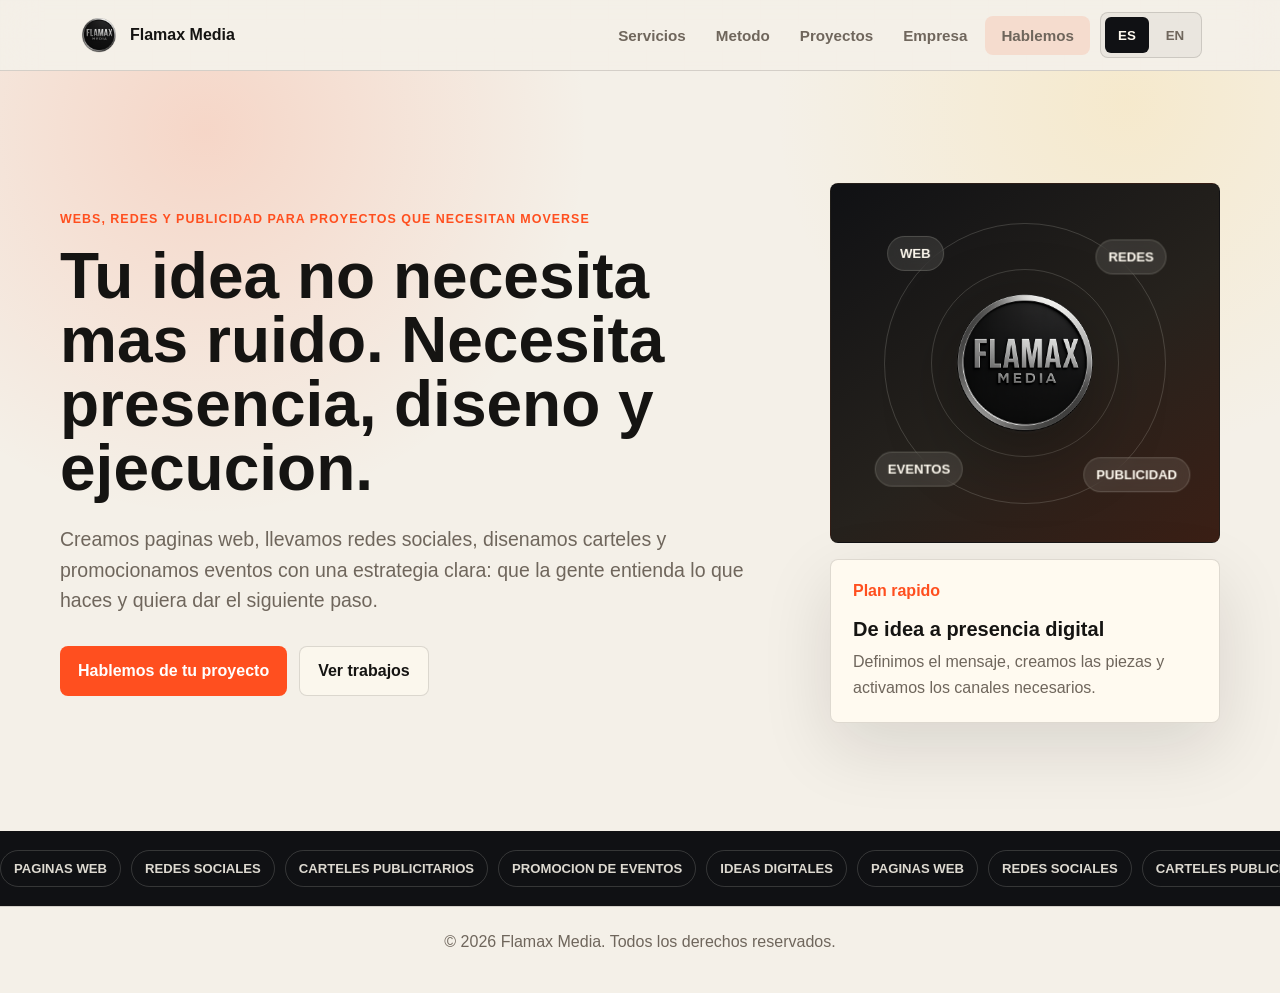
==== commit 6e0a6da0: "Anadir animaciones a la web" ====
--- a/index.html
+++ b/index.html
@@ -40,7 +40,7 @@
     <section class="hero section">
       <div class="hero-copy">
         <p class="kicker" data-i18n="hero.kicker">Webs, redes y publicidad para proyectos que necesitan moverse</p>
-        <h1 data-i18n="hero.title">Tu idea no necesita mas ruido. Necesita presencia, diseno y ejecucion.</h1>
+        <h1 class="word-animate" data-i18n="hero.title">Tu idea no necesita mas ruido. Necesita presencia, diseno y ejecucion.</h1>
         <p class="lead" data-i18n="hero.lead">
           Creamos paginas web, llevamos redes sociales, disenamos carteles y promocionamos eventos con una estrategia clara: que la gente entienda lo que haces y quiera dar el siguiente paso.
         </p>
@@ -70,11 +70,18 @@
 
     <section class="ticker" aria-label="Capacidades">
       <div>
-        <span data-i18n="ticker.web">Paginas web</span>
-        <span data-i18n="ticker.social">Redes sociales</span>
-        <span data-i18n="ticker.posters">Carteles publicitarios</span>
-        <span data-i18n="ticker.events">Promocion de eventos</span>
-        <span data-i18n="ticker.ideas">Ideas digitales</span>
+        <div class="ticker-track">
+          <span data-i18n="ticker.web">Paginas web</span>
+          <span data-i18n="ticker.social">Redes sociales</span>
+          <span data-i18n="ticker.posters">Carteles publicitarios</span>
+          <span data-i18n="ticker.events">Promocion de eventos</span>
+          <span data-i18n="ticker.ideas">Ideas digitales</span>
+          <span aria-hidden="true" data-i18n="ticker.web">Paginas web</span>
+          <span aria-hidden="true" data-i18n="ticker.social">Redes sociales</span>
+          <span aria-hidden="true" data-i18n="ticker.posters">Carteles publicitarios</span>
+          <span aria-hidden="true" data-i18n="ticker.events">Promocion de eventos</span>
+          <span aria-hidden="true" data-i18n="ticker.ideas">Ideas digitales</span>
+        </div>
       </div>
     </section>
   </main>
--- a/css/style.css
+++ b/css/style.css
@@ -262,6 +262,11 @@
   letter-spacing: 0;
 }
 
+main > .section h1 {
+  font-size: clamp(2.15rem, 5vw, 4.45rem);
+  line-height: 1;
+}
+
 h2 {
   margin-bottom: 0;
   font-size: clamp(2.2rem, 5.5vw, 4.7rem);
@@ -352,6 +357,8 @@
 
 .orbit-item {
   position: absolute;
+  top: 50%;
+  left: 50%;
   z-index: 3;
   padding: 9px 12px;
   border: 1px solid var(--line-dark);
@@ -361,26 +368,29 @@
   font-size: .82rem;
   font-weight: 900;
   text-transform: uppercase;
+  transform: translate(-50%, -50%) rotate(var(--orbit-angle)) translateX(var(--orbit-radius)) rotate(calc(-1 * var(--orbit-angle)));
+  animation: orbit-spin 32s linear infinite;
+  backdrop-filter: blur(8px);
 }
 
 .orbit-web {
-  top: 40px;
-  left: 34px;
+  --orbit-angle: 225deg;
+  --orbit-radius: min(28vw, 155px);
 }
 
 .orbit-social {
-  top: 82px;
-  right: 24px;
+  --orbit-angle: 315deg;
+  --orbit-radius: min(27vw, 150px);
 }
 
 .orbit-ads {
-  right: 44px;
-  bottom: 48px;
+  --orbit-angle: 45deg;
+  --orbit-radius: min(28vw, 158px);
 }
 
 .orbit-events {
-  bottom: 82px;
-  left: 26px;
+  --orbit-angle: 135deg;
+  --orbit-radius: min(27vw, 150px);
 }
 
 .signal-card {
@@ -426,15 +436,26 @@
 }
 
 .ticker div {
-  width: min(100%, var(--max));
-  margin: 0 auto;
-  padding: 18px;
+  width: 100%;
+}
+
+.ticker-track {
+  width: max-content !important;
+  min-width: max-content;
+  margin: 0;
+  padding: 18px 0;
   display: flex;
-  flex-wrap: wrap;
   gap: 10px;
+  animation: ticker-scroll 22s linear infinite;
+  will-change: transform;
+}
+
+.ticker:hover .ticker-track {
+  animation-play-state: paused;
 }
 
 .ticker span {
+  flex: 0 0 auto;
   padding: 10px 13px;
   border: 1px solid var(--line-dark);
   border-radius: 999px;
@@ -444,6 +465,57 @@
   text-transform: uppercase;
 }
 
+@keyframes ticker-scroll {
+  from {
+    transform: translateX(0);
+  }
+
+  to {
+    transform: translateX(calc(-50% - 5px));
+  }
+}
+
+@keyframes section-title-settle {
+  to {
+    opacity: 1;
+    transform: translateY(0);
+  }
+}
+
+@keyframes service-card-settle {
+  0% {
+    opacity: 0;
+    transform: translateY(54px) scale(.96);
+  }
+
+  72% {
+    opacity: 1;
+    transform: translateY(-7px) scale(1.01);
+  }
+
+  100% {
+    opacity: 1;
+    transform: translateY(0) scale(1);
+  }
+}
+
+@keyframes word-settle {
+  to {
+    opacity: 1;
+    transform: translate(0, 0) rotate(0);
+  }
+}
+
+@keyframes orbit-spin {
+  from {
+    transform: translate(-50%, -50%) rotate(var(--orbit-angle)) translateX(var(--orbit-radius)) rotate(calc(-1 * var(--orbit-angle)));
+  }
+
+  to {
+    transform: translate(-50%, -50%) rotate(calc(var(--orbit-angle) + 360deg)) translateX(var(--orbit-radius)) rotate(calc(-1 * (var(--orbit-angle) + 360deg)));
+  }
+}
+
 .split-intro,
 .method,
 .about,
@@ -456,6 +528,72 @@
   display: grid;
   align-content: center;
   gap: 34px;
+}
+
+.hero h1,
+.hero .lead,
+.hero .hero-actions,
+.hero .brand-orbit,
+.hero .signal-card,
+.services-page h1,
+.method h1,
+.portfolio-section h1,
+.about h1,
+.contact h1 {
+  opacity: 0;
+  transform: translateY(34px);
+  animation: section-title-settle 1.1s cubic-bezier(.16, 1, .3, 1) .12s forwards;
+}
+
+.services-page h1 {
+  font-size: clamp(1.95rem, 4.2vw, 3.65rem);
+  line-height: 1.04;
+}
+
+.word-animate.is-word-animated {
+  opacity: 1;
+  transform: none;
+  animation: none;
+}
+
+.title-word {
+  display: inline-block;
+  opacity: 0;
+  animation: word-settle .9s cubic-bezier(.16, 1, .3, 1) forwards;
+  animation-delay: calc(.08s * var(--word-index));
+  will-change: transform, opacity;
+}
+
+.title-word-1 {
+  transform: translate(-24px, -28px) rotate(-3deg);
+}
+
+.title-word-2 {
+  transform: translate(28px, -18px) rotate(2deg);
+}
+
+.title-word-3 {
+  transform: translate(-18px, 30px) rotate(2deg);
+}
+
+.title-word-4 {
+  transform: translate(24px, 26px) rotate(-2deg);
+}
+
+.hero .lead {
+  animation-delay: .28s;
+}
+
+.hero .hero-actions {
+  animation-delay: .46s;
+}
+
+.hero .brand-orbit {
+  animation-delay: .35s;
+}
+
+.hero .signal-card {
+  animation-delay: .62s;
 }
 
 .services-page .split-intro {
@@ -493,6 +631,39 @@
   flex-direction: column;
 }
 
+.services-page .service-card,
+.method-steps article,
+.portfolio-card,
+.about .about-mark,
+.contact .contact-actions {
+  opacity: 0;
+  transform: translateY(54px) scale(.96);
+  animation: service-card-settle 1.2s cubic-bezier(.16, 1, .3, 1) forwards;
+}
+
+.services-page .service-card:nth-child(1),
+.method-steps article:nth-child(1),
+.portfolio-card:nth-child(1) {
+  animation-delay: .35s;
+}
+
+.services-page .service-card:nth-child(2),
+.method-steps article:nth-child(2),
+.portfolio-card:nth-child(2),
+.about .about-mark,
+.contact .contact-actions {
+  animation-delay: .6s;
+}
+
+.services-page .service-card:nth-child(3),
+.method-steps article:nth-child(3) {
+  animation-delay: .85s;
+}
+
+.services-page .service-card:nth-child(4) {
+  animation-delay: 1.1s;
+}
+
 .service-card.featured {
   background: var(--accent);
   color: #fff;
@@ -643,6 +814,31 @@
 @media (max-height: 700px) {
   .section {
     min-height: auto;
+  }
+}
+
+@media (prefers-reduced-motion: reduce) {
+  .ticker-track,
+  .orbit-item,
+  .hero h1,
+  .hero .lead,
+  .hero .hero-actions,
+  .hero .brand-orbit,
+  .hero .signal-card,
+  .services-page h1,
+  .title-word,
+  .method h1,
+  .portfolio-section h1,
+  .about h1,
+  .contact h1,
+  .services-page .service-card,
+  .method-steps article,
+  .portfolio-card,
+  .about .about-mark,
+  .contact .contact-actions {
+    opacity: 1;
+    transform: none;
+    animation: none;
   }
 }
 
@@ -721,6 +917,28 @@
 }
 
 @media (max-width: 420px) {
+  main > .section h1,
+  .services-page h1 {
+    font-size: clamp(1.8rem, 10vw, 2.65rem);
+    line-height: 1.06;
+  }
+
+  .title-word-1 {
+    transform: translate(-12px, -18px) rotate(-2deg);
+  }
+
+  .title-word-2 {
+    transform: translate(14px, -12px) rotate(2deg);
+  }
+
+  .title-word-3 {
+    transform: translate(-10px, 18px) rotate(2deg);
+  }
+
+  .title-word-4 {
+    transform: translate(12px, 16px) rotate(-2deg);
+  }
+
   .button {
     width: 100%;
   }
@@ -733,11 +951,24 @@
     min-height: 320px;
   }
 
+  .orbit-item {
+    padding: 8px 10px;
+    font-size: .72rem;
+  }
+
   .orbit-web {
-    left: 18px;
+    --orbit-radius: 102px;
   }
 
   .orbit-social {
-    right: 16px;
-  }
-}
+    --orbit-radius: 96px;
+  }
+
+  .orbit-ads {
+    --orbit-radius: 104px;
+  }
+
+  .orbit-events {
+    --orbit-radius: 96px;
+  }
+}
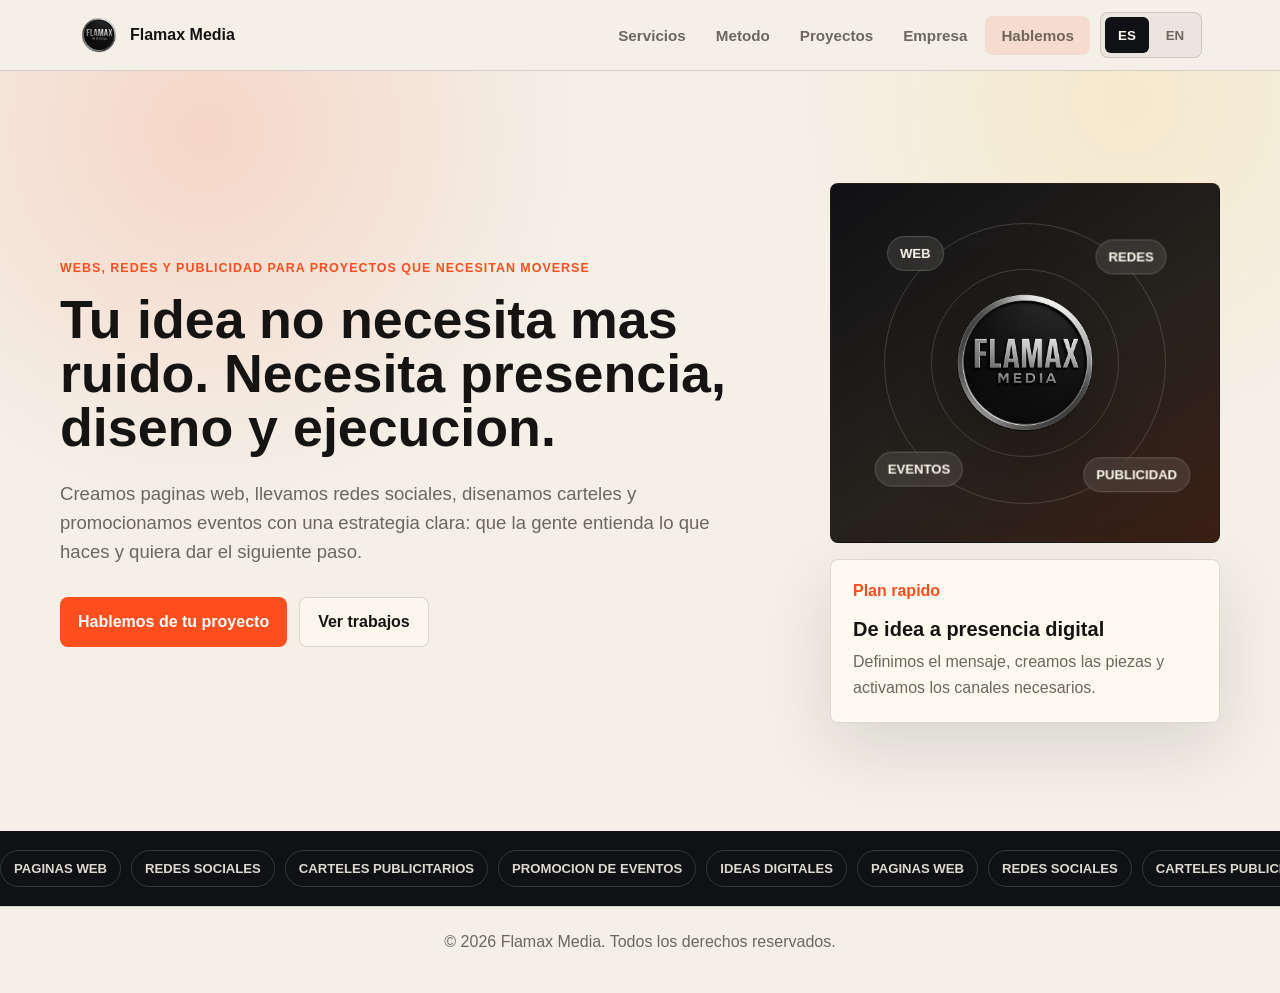
==== commit 0fdb22d8: "Fix desktop scaling and bust CSS cache" ====
--- a/index.html
+++ b/index.html
@@ -6,7 +6,7 @@
   <title>Flamax Media | Paginas web, redes sociales y publicidad</title>
   <meta name="description" content="Flamax Media crea paginas web estaticas y dinamicas, gestiona redes sociales, disena carteles publicitarios y promociona eventos.">
   <link rel="icon" type="image/png" href="assets/img/favicon.png">
-  <link rel="stylesheet" href="css/style.css" />
+  <link rel="stylesheet" href="css/style.css?v=20260511" />
 </head>
 
 <body>
--- a/css/style.css
+++ b/css/style.css
@@ -20,6 +20,8 @@
 
 html {
   scroll-behavior: smooth;
+  -webkit-text-size-adjust: 100%;
+  text-size-adjust: 100%;
 }
 
 body {
@@ -257,19 +259,19 @@
 h1 {
   margin-bottom: 24px;
   max-width: 900px;
-  font-size: clamp(3rem, 9vw, 6.8rem);
+  font-size: clamp(2.8rem, 7.2vw, 5.9rem);
   line-height: .9;
   letter-spacing: 0;
 }
 
 main > .section h1 {
-  font-size: clamp(2.15rem, 5vw, 4.45rem);
+  font-size: clamp(2.15rem, 4.2vw, 3.85rem);
   line-height: 1;
 }
 
 h2 {
   margin-bottom: 0;
-  font-size: clamp(2.2rem, 5.5vw, 4.7rem);
+  font-size: clamp(2.1rem, 4.4vw, 3.95rem);
   line-height: .95;
   letter-spacing: 0;
 }
@@ -284,7 +286,7 @@
   max-width: 690px;
   margin-bottom: 30px;
   color: var(--muted);
-  font-size: clamp(1.05rem, 2vw, 1.22rem);
+  font-size: clamp(1.02rem, 1.55vw, 1.16rem);
   line-height: 1.58;
 }
 
@@ -546,7 +548,7 @@
 }
 
 .services-page h1 {
-  font-size: clamp(1.95rem, 4.2vw, 3.65rem);
+  font-size: clamp(1.95rem, 3.6vw, 3.25rem);
   line-height: 1.04;
 }
 
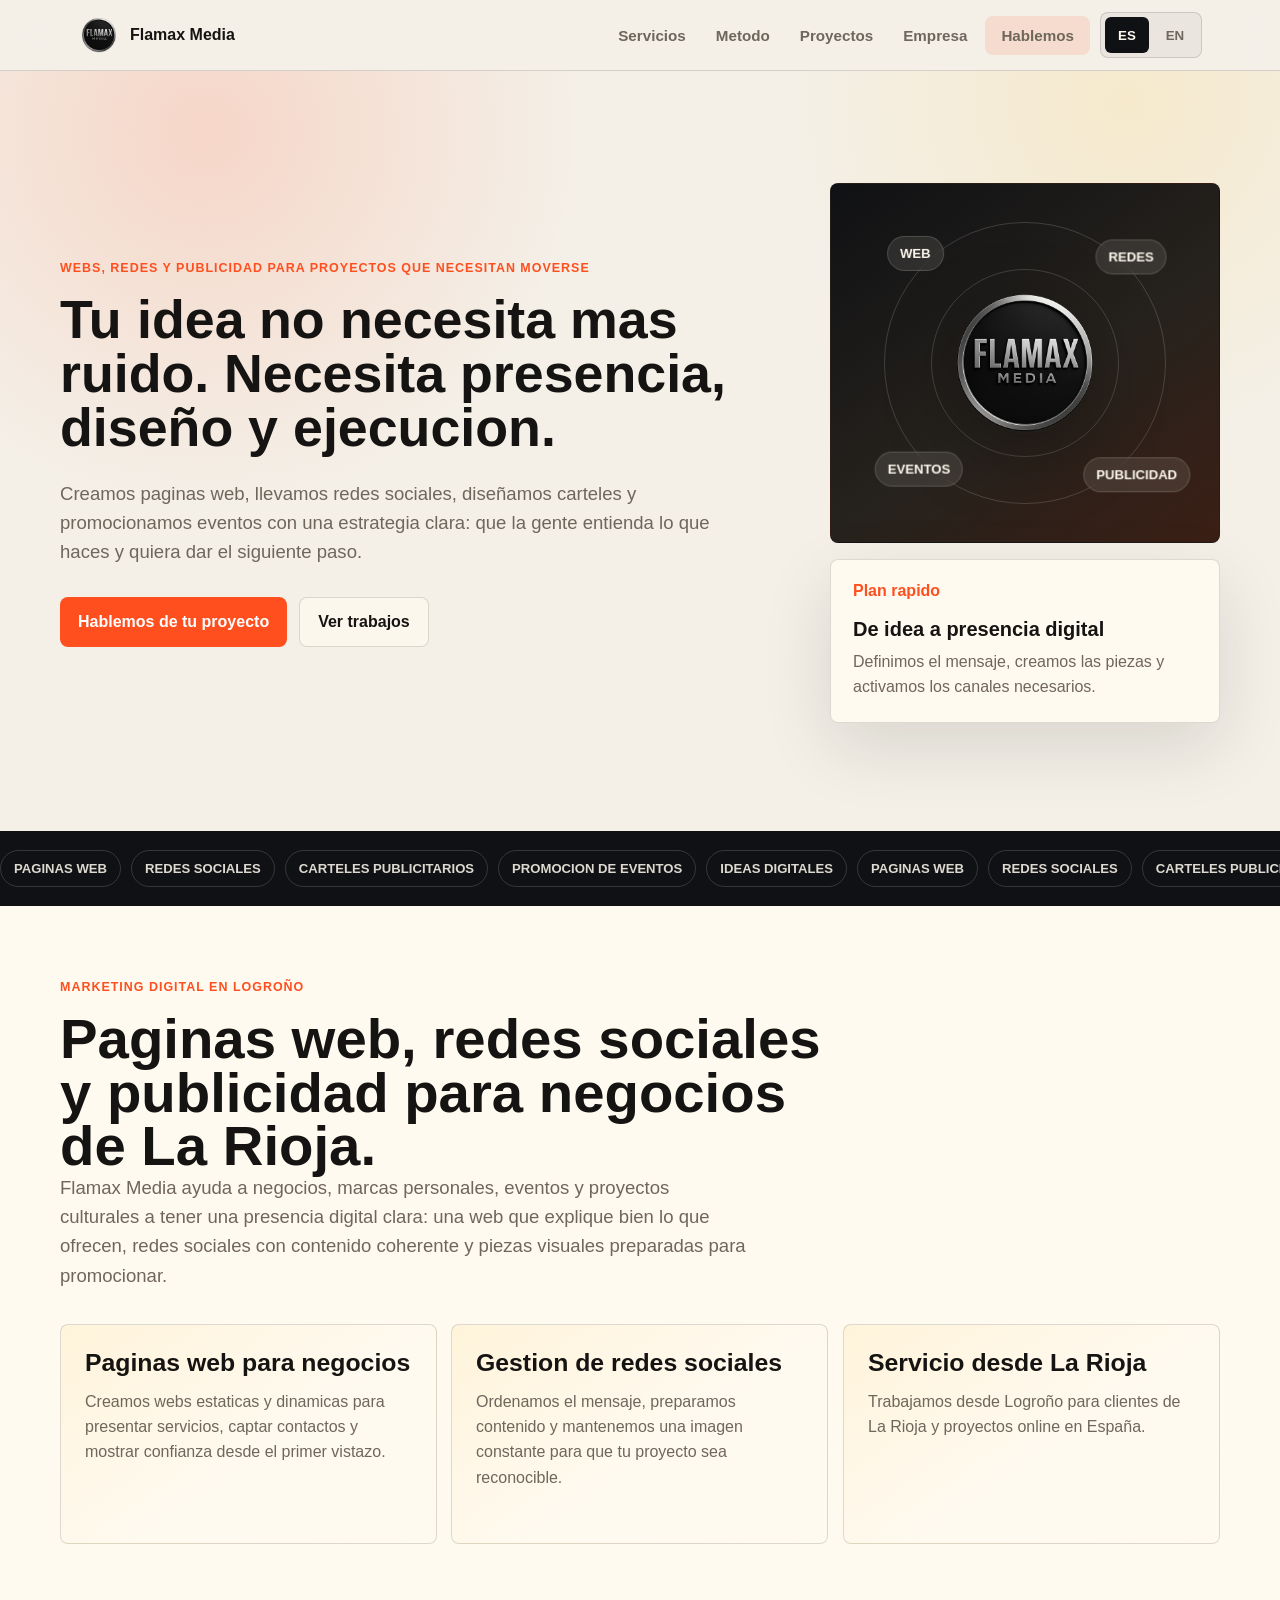
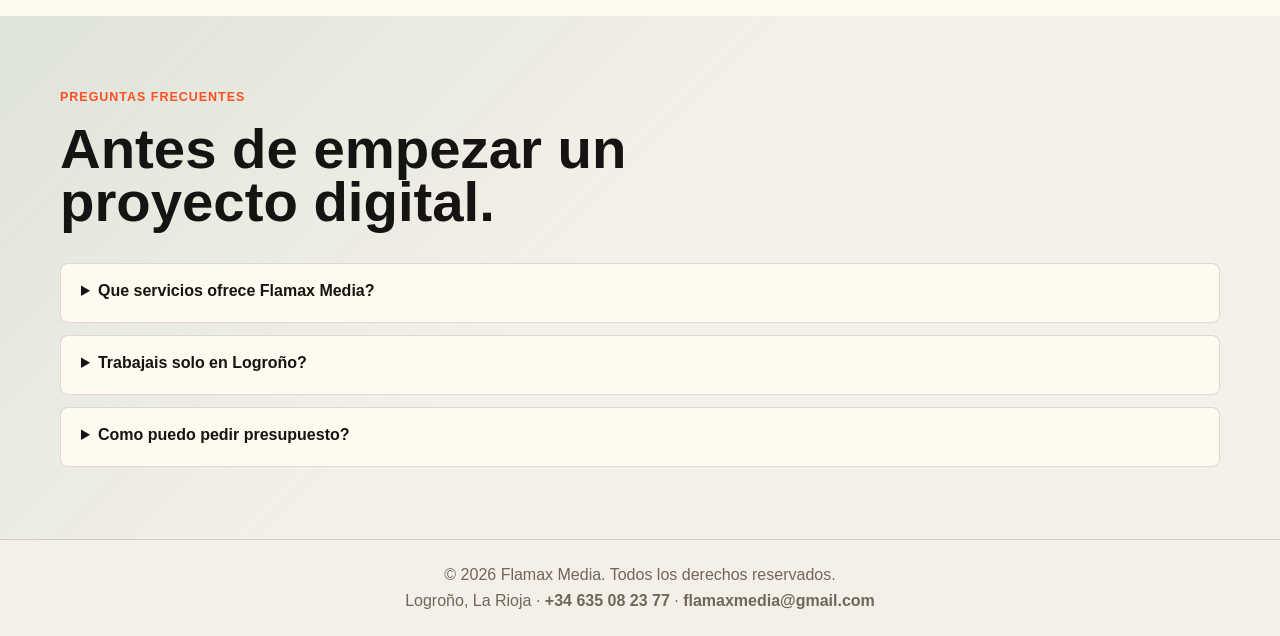
==== commit 758669bb: "Mejora SEO local y efectos visuales" ====
--- a/index.html
+++ b/index.html
@@ -3,17 +3,110 @@
 <head>
   <meta charset="utf-8" />
   <meta name="viewport" content="width=device-width, initial-scale=1" />
-  <title>Flamax Media | Paginas web, redes sociales y publicidad</title>
-  <meta name="description" content="Flamax Media crea paginas web estaticas y dinamicas, gestiona redes sociales, disena carteles publicitarios y promociona eventos.">
+  <title>Flamax Media | Paginas web y marketing digital en Logroño</title>
+  <meta name="description" content="Flamax Media crea paginas web, gestiona redes sociales y diseña publicidad para negocios, proyectos y eventos en Logroño, La Rioja.">
+  <meta name="robots" content="index, follow">
+  <meta name="author" content="Flamax Media">
+  <link rel="canonical" href="https://flamaxmedia.es/">
+  <meta property="og:type" content="website">
+  <meta property="og:site_name" content="Flamax Media">
+  <meta property="og:title" content="Flamax Media | Paginas web y marketing digital en Logroño">
+  <meta property="og:description" content="Paginas web, redes sociales, carteles publicitarios y promocion de eventos desde Logroño, La Rioja.">
+  <meta property="og:url" content="https://flamaxmedia.es/">
+  <meta property="og:image" content="https://flamaxmedia.es/assets/img/og-image.png">
+  <meta property="og:image:width" content="1200">
+  <meta property="og:image:height" content="630">
+  <meta property="og:image:alt" content="Flamax Media, paginas web, redes sociales y publicidad digital en Logroño">
+  <meta property="og:locale" content="es_ES">
+  <meta name="twitter:card" content="summary_large_image">
+  <meta name="twitter:title" content="Flamax Media | Paginas web y marketing digital en Logroño">
+  <meta name="twitter:description" content="Paginas web, redes sociales, carteles publicitarios y promocion de eventos desde Logroño, La Rioja.">
+  <meta name="twitter:image" content="https://flamaxmedia.es/assets/img/og-image.png">
+  <meta name="theme-color" content="#ff4f1f">
   <link rel="icon" type="image/png" href="assets/img/favicon.png">
   <link rel="stylesheet" href="css/style.css?v=20260511" />
+  <script type="application/ld+json">
+    {
+      "@context": "https://schema.org",
+      "@type": [
+        "Organization",
+        "ProfessionalService"
+      ],
+      "name": "Flamax Media",
+      "url": "https://flamaxmedia.es/",
+      "logo": "https://flamaxmedia.es/assets/img/logo.png",
+      "email": "flamaxmedia@gmail.com",
+      "telephone": "+34635082377",
+      "address": {
+        "@type": "PostalAddress",
+        "addressLocality": "Logroño",
+        "addressRegion": "La Rioja",
+        "addressCountry": "ES"
+      },
+      "areaServed": [
+        "Logroño",
+        "La Rioja",
+        "España"
+      ],
+      "founder": {
+        "@type": "Person",
+        "name": "Flaviu Maxim Capalnas"
+      },
+      "sameAs": [
+        "https://suenodetransilvania.com",
+        "https://dreambouwgroup.com"
+      ],
+      "description": "Flamax Media crea paginas web, gestiona redes sociales, diseña carteles publicitarios y promociona eventos desde Logroño, La Rioja."
+    }
+  </script>
+  <script type="application/ld+json">
+    {
+      "@context": "https://schema.org",
+      "@type": "WebSite",
+      "name": "Flamax Media",
+      "url": "https://flamaxmedia.es/",
+      "inLanguage": "es"
+    }
+  </script>
+  <script type="application/ld+json">
+    {
+      "@context": "https://schema.org",
+      "@type": "FAQPage",
+      "mainEntity": [
+        {
+          "@type": "Question",
+          "name": "Que servicios ofrece Flamax Media?",
+          "acceptedAnswer": {
+            "@type": "Answer",
+            "text": "Flamax Media crea paginas web, gestiona redes sociales, diseña carteles publicitarios y promociona eventos para negocios, proyectos y marcas personales."
+          }
+        },
+        {
+          "@type": "Question",
+          "name": "Donde trabaja Flamax Media?",
+          "acceptedAnswer": {
+            "@type": "Answer",
+            "text": "Flamax Media trabaja desde Logroño, La Rioja, y atiende proyectos online en España."
+          }
+        },
+        {
+          "@type": "Question",
+          "name": "Como puedo contactar con Flamax Media?",
+          "acceptedAnswer": {
+            "@type": "Answer",
+            "text": "Puedes contactar por WhatsApp en el telefono +34 635 08 23 77 o por email en flamaxmedia@gmail.com."
+          }
+        }
+      ]
+    }
+  </script>
 </head>
 
 <body>
   <header class="site-header">
     <nav class="nav" aria-label="Navegacion principal" data-i18n-aria-label="nav.label">
       <a class="brand" href="index.html" aria-label="Flamax Media">
-        <img src="assets/img/logo.png" alt="Flamax Media">
+        <img src="assets/img/logo.png" width="1024" height="1024" alt="Flamax Media" decoding="async">
         <span>Flamax Media</span>
       </a>
 
@@ -40,9 +133,9 @@
     <section class="hero section">
       <div class="hero-copy">
         <p class="kicker" data-i18n="hero.kicker">Webs, redes y publicidad para proyectos que necesitan moverse</p>
-        <h1 class="word-animate" data-i18n="hero.title">Tu idea no necesita mas ruido. Necesita presencia, diseno y ejecucion.</h1>
+        <h1 class="word-animate" data-i18n="hero.title">Tu idea no necesita mas ruido. Necesita presencia, diseño y ejecucion.</h1>
         <p class="lead" data-i18n="hero.lead">
-          Creamos paginas web, llevamos redes sociales, disenamos carteles y promocionamos eventos con una estrategia clara: que la gente entienda lo que haces y quiera dar el siguiente paso.
+          Creamos paginas web, llevamos redes sociales, diseñamos carteles y promocionamos eventos con una estrategia clara: que la gente entienda lo que haces y quiera dar el siguiente paso.
         </p>
 
         <div class="hero-actions">
@@ -53,7 +146,7 @@
 
       <aside class="hero-visual" aria-label="Resumen de Flamax Media" data-i18n-aria-label="hero.summaryLabel">
         <div class="brand-orbit">
-          <img src="assets/img/logo.png" alt="Flamax Media">
+          <img src="assets/img/logo.png" width="1024" height="1024" alt="Flamax Media" decoding="async">
           <span class="orbit-item orbit-web" data-i18n="hero.orbitWeb">Web</span>
           <span class="orbit-item orbit-social" data-i18n="hero.orbitSocial">Redes</span>
           <span class="orbit-item orbit-ads" data-i18n="hero.orbitAds">Publicidad</span>
@@ -84,10 +177,58 @@
         </div>
       </div>
     </section>
+
+    <section class="section seo-section" aria-labelledby="seo-title">
+      <div class="section-title">
+        <p class="kicker" data-i18n="seo.kicker">Marketing digital en Logroño</p>
+        <h2 id="seo-title" data-i18n="seo.title">Paginas web, redes sociales y publicidad para negocios de La Rioja.</h2>
+        <p class="lead" data-i18n="seo.text">
+          Flamax Media ayuda a negocios, marcas personales, eventos y proyectos culturales a tener una presencia digital clara: una web que explique bien lo que ofrecen, redes sociales con contenido coherente y piezas visuales preparadas para promocionar.
+        </p>
+      </div>
+
+      <div class="seo-grid" aria-label="Especialidades de marketing digital" data-i18n-aria-label="seo.label">
+        <article>
+          <h3 data-i18n="seo.webTitle">Paginas web para negocios</h3>
+          <p data-i18n="seo.webText">Creamos webs estaticas y dinamicas para presentar servicios, captar contactos y mostrar confianza desde el primer vistazo.</p>
+        </article>
+        <article>
+          <h3 data-i18n="seo.socialTitle">Gestion de redes sociales</h3>
+          <p data-i18n="seo.socialText">Ordenamos el mensaje, preparamos contenido y mantenemos una imagen constante para que tu proyecto sea reconocible.</p>
+        </article>
+        <article>
+          <h3 data-i18n="seo.localTitle">Servicio desde La Rioja</h3>
+          <p data-i18n="seo.localText">Trabajamos desde Logroño para clientes de La Rioja y proyectos online en España.</p>
+        </article>
+      </div>
+    </section>
+
+    <section class="section faq-section" aria-labelledby="faq-title">
+      <div class="section-title">
+        <p class="kicker" data-i18n="faq.kicker">Preguntas frecuentes</p>
+        <h2 id="faq-title" data-i18n="faq.title">Antes de empezar un proyecto digital.</h2>
+      </div>
+
+      <div class="faq-list">
+        <details>
+          <summary data-i18n="faq.servicesQuestion">Que servicios ofrece Flamax Media?</summary>
+          <p data-i18n="faq.servicesAnswer">Creamos paginas web, gestionamos redes sociales, diseñamos carteles publicitarios y promocionamos eventos.</p>
+        </details>
+        <details>
+          <summary data-i18n="faq.areaQuestion">Trabajais solo en Logroño?</summary>
+          <p data-i18n="faq.areaAnswer">Trabajamos desde Logroño, La Rioja, pero tambien atendemos proyectos online en toda España.</p>
+        </details>
+        <details>
+          <summary data-i18n="faq.contactQuestion">Como puedo pedir presupuesto?</summary>
+          <p data-i18n="faq.contactAnswer">Puedes escribir por WhatsApp o email explicando que necesitas, en que punto esta tu proyecto y que objetivo quieres conseguir.</p>
+        </details>
+      </div>
+    </section>
   </main>
 
   <footer class="footer">
     <p>&copy; <span id="year"></span> Flamax Media. <span data-i18n="footer.rights">Todos los derechos reservados.</span></p>
+    <p><span data-i18n="footer.location">Logroño, La Rioja</span> · <a href="tel:+34635082377">+34 635 08 23 77</a> · <a href="mailto:flamaxmedia@gmail.com">flamaxmedia@gmail.com</a></p>
   </footer>
 
   <script src="js/main.js"></script>
--- a/css/style.css
+++ b/css/style.css
@@ -59,6 +59,7 @@
 img {
   display: block;
   max-width: 100%;
+  height: auto;
 }
 
 h1,
@@ -98,6 +99,7 @@
 .brand img {
   width: 42px;
   height: 42px;
+  aspect-ratio: 1;
   object-fit: contain;
 }
 
@@ -354,6 +356,9 @@
   position: relative;
   z-index: 2;
   width: min(42vw, 170px);
+  height: auto;
+  aspect-ratio: 1;
+  object-fit: contain;
   filter: drop-shadow(0 22px 36px rgba(0, 0, 0, .32));
 }
 
@@ -403,6 +408,45 @@
   box-shadow: 0 24px 70px rgba(21, 20, 18, .12);
 }
 
+.signal-card,
+.brand-orbit,
+.service-card,
+.portfolio-card,
+.method-steps article,
+.seo-grid article,
+.faq-list details,
+.contact-info,
+.about-mark {
+  transition:
+    transform .28s cubic-bezier(.16, 1, .3, 1),
+    box-shadow .28s cubic-bezier(.16, 1, .3, 1),
+    border-color .28s ease,
+    background-color .28s ease;
+  will-change: transform;
+}
+
+.signal-card:hover,
+.brand-orbit:hover,
+.service-card:hover,
+.portfolio-card:hover,
+.method-steps article:hover,
+.seo-grid article:hover,
+.faq-list details:hover,
+.contact-info:hover,
+.about-mark:hover {
+  transform: translateY(-10px) scale(1.015);
+  border-color: rgba(255, 79, 31, .34);
+  box-shadow: 0 28px 70px rgba(21, 20, 18, .18);
+}
+
+.service-card.featured:hover,
+.service-card.dark:hover,
+.portfolio-card.accent:hover,
+.brand-orbit:hover,
+.about-mark:hover {
+  box-shadow: 0 30px 80px rgba(21, 20, 18, .28);
+}
+
 .signal-card span,
 .service-card span,
 .method-steps span {
@@ -421,6 +465,8 @@
 .signal-card p,
 .split-intro > p,
 .service-card p,
+.seo-grid p,
+.faq-list p,
 .method-steps p,
 .portfolio-card p,
 .about p {
@@ -618,9 +664,69 @@
   gap: 14px;
 }
 
+.seo-section {
+  min-height: auto;
+  background: var(--paper);
+}
+
+.seo-grid {
+  display: grid;
+  grid-template-columns: 1fr;
+  gap: 14px;
+}
+
+.seo-grid article {
+  min-height: 220px;
+  background:
+    linear-gradient(145deg, rgba(255, 198, 61, .12), transparent 56%),
+    var(--paper);
+}
+
+.seo-grid h2,
+.seo-grid h3 {
+  font-size: clamp(1.25rem, 2vw, 1.55rem);
+  line-height: 1.12;
+}
+
+.service-detail-grid {
+  margin-top: 8px;
+}
+
+.faq-section {
+  min-height: auto;
+  background:
+    linear-gradient(135deg, rgba(31, 122, 91, .1), transparent 46%),
+    var(--bg);
+}
+
+.faq-list {
+  display: grid;
+  gap: 12px;
+}
+
+.faq-list details {
+  overflow: hidden;
+  border: 1px solid var(--line);
+  border-radius: var(--radius);
+  background: var(--paper);
+}
+
+.faq-list summary {
+  min-height: 58px;
+  padding: 18px 20px;
+  color: var(--ink);
+  font-weight: 900;
+  cursor: pointer;
+}
+
+.faq-list p {
+  padding: 0 20px 20px;
+}
+
 .service-card,
 .portfolio-card,
-.method-steps article {
+.method-steps article,
+.seo-grid article {
   min-height: 260px;
   padding: 24px;
   border: 1px solid var(--line);
@@ -628,6 +734,13 @@
   background: var(--paper);
 }
 
+.seo-grid article {
+  min-height: 220px;
+  background:
+    linear-gradient(145deg, rgba(255, 198, 61, .12), transparent 56%),
+    var(--paper);
+}
+
 .service-card {
   display: flex;
   flex-direction: column;
@@ -637,7 +750,8 @@
 .method-steps article,
 .portfolio-card,
 .about .about-mark,
-.contact .contact-actions {
+.contact .contact-actions,
+.contact-info {
   opacity: 0;
   transform: translateY(54px) scale(.96);
   animation: service-card-settle 1.2s cubic-bezier(.16, 1, .3, 1) forwards;
@@ -653,7 +767,8 @@
 .method-steps article:nth-child(2),
 .portfolio-card:nth-child(2),
 .about .about-mark,
-.contact .contact-actions {
+.contact .contact-actions,
+.contact-info {
   animation-delay: .6s;
 }
 
@@ -779,6 +894,9 @@
 
 .about-mark img {
   width: min(52vw, 210px);
+  height: auto;
+  aspect-ratio: 1;
+  object-fit: contain;
 }
 
 .contact {
@@ -803,6 +921,27 @@
 .contact .secondary {
   border-color: rgba(21, 20, 18, .2);
   background: rgba(255, 250, 240, .44);
+}
+
+.contact-info {
+  display: grid;
+  gap: 12px;
+  padding: 20px;
+  border: 1px solid rgba(21, 20, 18, .2);
+  border-radius: var(--radius);
+  background: rgba(255, 250, 240, .42);
+}
+
+.contact-info p {
+  margin: 0;
+  display: grid;
+  gap: 4px;
+  color: rgba(21, 20, 18, .82);
+  line-height: 1.45;
+}
+
+.contact-info strong {
+  color: var(--ink);
 }
 
 .footer {
@@ -811,6 +950,18 @@
   border-top: 1px solid var(--line);
   color: var(--muted);
   text-align: center;
+}
+
+.footer p {
+  margin-bottom: 8px;
+}
+
+.footer p:last-child {
+  margin-bottom: 0;
+}
+
+.footer a {
+  font-weight: 800;
 }
 
 @media (max-height: 700px) {
@@ -837,17 +988,32 @@
   .method-steps article,
   .portfolio-card,
   .about .about-mark,
-  .contact .contact-actions {
+  .contact .contact-actions,
+  .contact-info {
     opacity: 1;
     transform: none;
     animation: none;
+    transition: none;
+  }
+
+  .signal-card:hover,
+  .brand-orbit:hover,
+  .service-card:hover,
+  .portfolio-card:hover,
+  .method-steps article:hover,
+  .seo-grid article:hover,
+  .faq-list details:hover,
+  .contact-info:hover,
+  .about-mark:hover {
+    transform: none;
   }
 }
 
 @media (min-width: 720px) {
   .service-grid,
   .portfolio-grid,
-  .method-steps {
+  .method-steps,
+  .seo-grid {
     grid-template-columns: repeat(2, 1fr);
   }
 
@@ -905,6 +1071,10 @@
     grid-template-columns: 1.1fr .9fr .9fr;
   }
 
+  .seo-grid {
+    grid-template-columns: repeat(3, 1fr);
+  }
+
   .service-card.featured {
     grid-row: span 2;
   }
